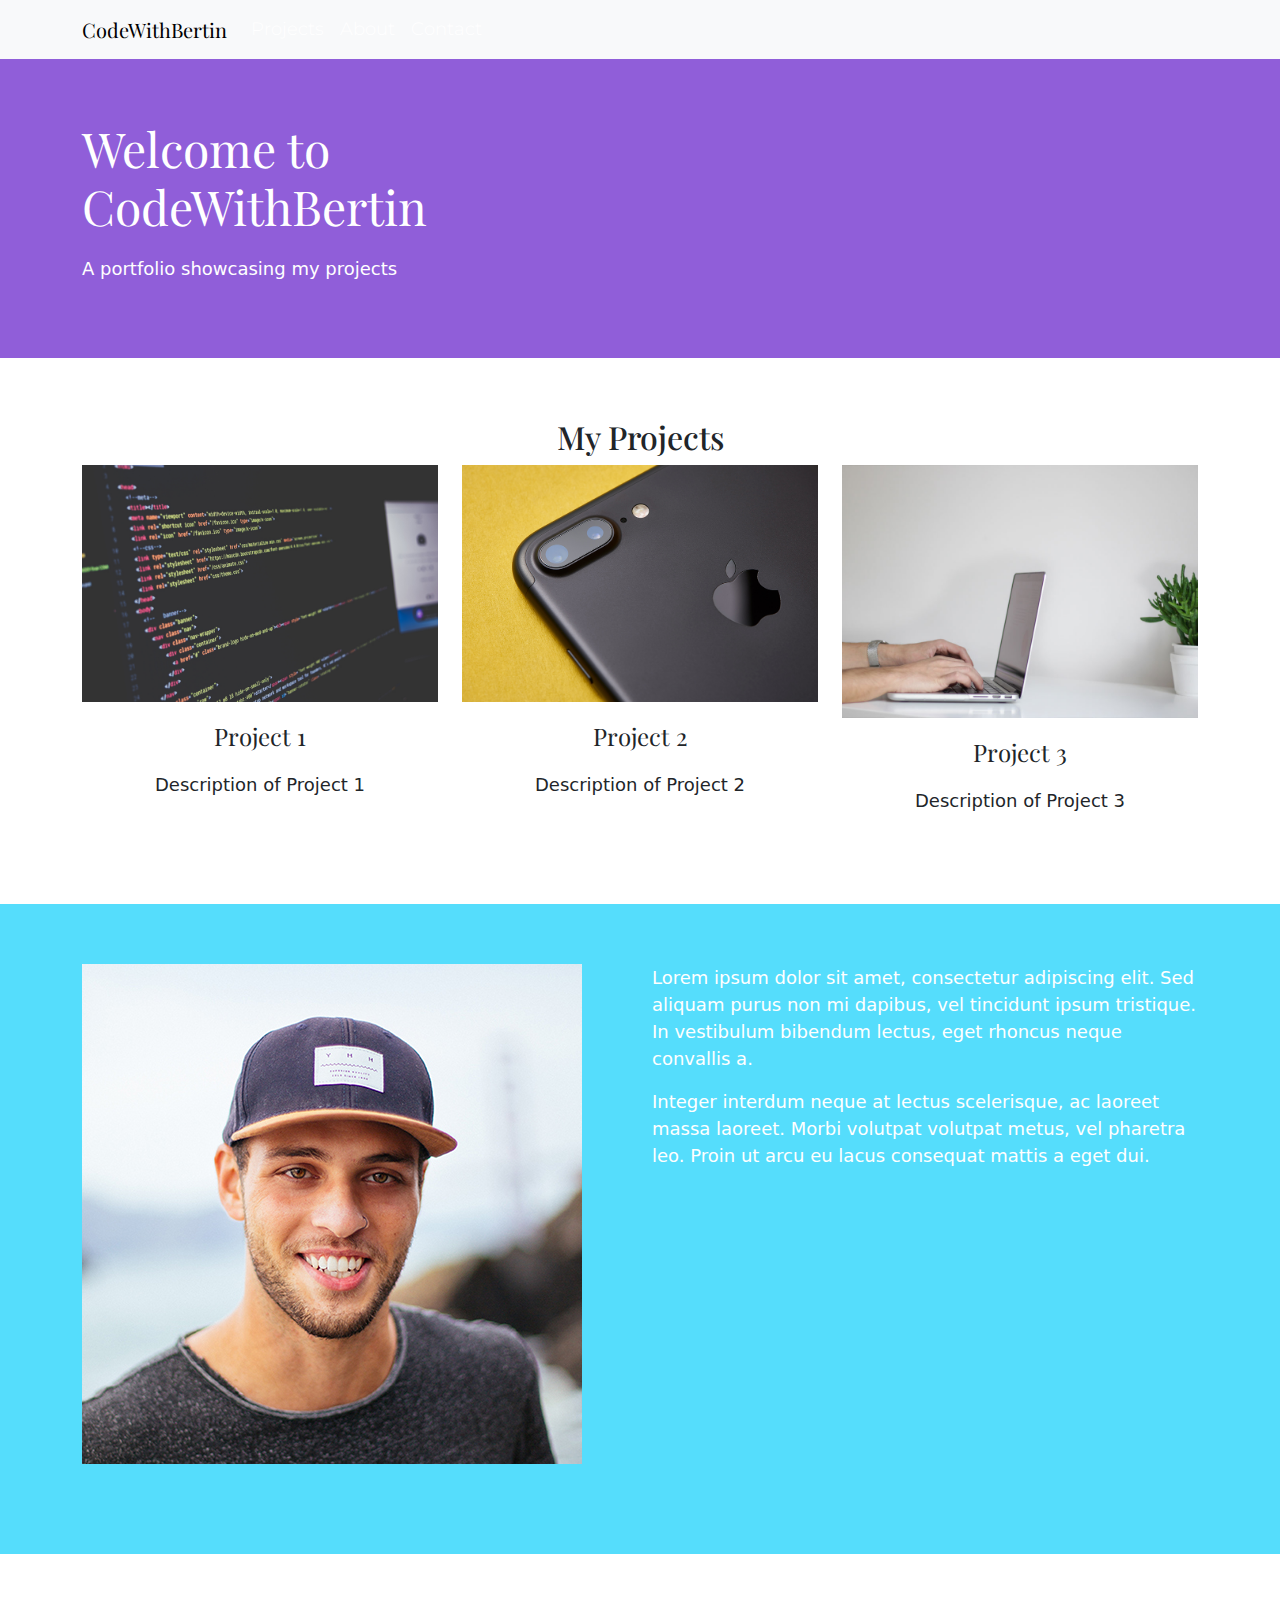
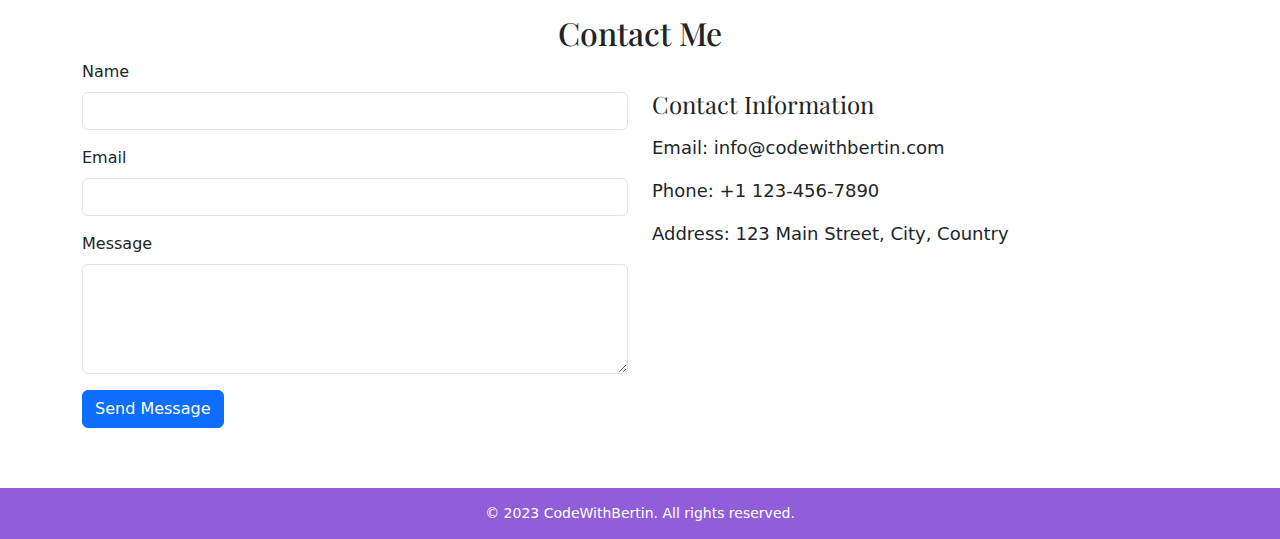
==== index.html @ 88284dd2 "update project" ====
<!DOCTYPE html>
<html lang="en">

<head>
  <meta charset="UTF-8">
  <meta name="viewport" content="width=device-width, initial-scale=1.0">
  <title>CodeWithBertin - Portfolio</title>
  
  <!-- Add the favicon link -->
  <link rel="icon" type="image/png" href="images/icon.png">
  
  <link rel="stylesheet" href="style.css">
  <!-- Include Bootstrap CSS -->
  <link rel="stylesheet" href="https://cdnjs.cloudflare.com/ajax/libs/bootstrap/5.0.0/css/bootstrap.min.css">
  <!-- Include Google Fonts -->
  <link rel="stylesheet" href="https://fonts.googleapis.com/css?family=Montserrat:300,400|Playfair+Display:400&display=swap">
</head>

<body>
  <header>
    <nav class="navbar navbar-expand-lg navbar-light bg-light">
      <div class="container">
        <a class="navbar-brand" href="#">CodeWithBertin</a>
        <button class="navbar-toggler" type="button" data-bs-toggle="collapse" data-bs-target="#navbarNav"
          aria-controls="navbarNav" aria-expanded="false" aria-label="Toggle navigation">
          <span class="navbar-toggler-icon"></span>
        </button>
        <div class="collapse navbar-collapse" id="navbarNav">
          <ul class="navbar-nav ml-auto">
            <li class="nav-item">
              <a class="nav-link" href="#projects">Projects</a>
            </li>
            <li class="nav-item">
              <a class="nav-link" href="#about">About</a>
            </li>
            <li class="nav-item">
              <a class="nav-link" href="#contact">Contact</a>
            </li>
          </ul>
        </div>
      </div>
    </nav>
  </header>

  <section id="hero">
    <div class="container">
      <div class="row">
        <div class="col-md-6">
          <h1>Welcome to CodeWithBertin</h1>
          <p>A portfolio showcasing my projects</p>
        </div>
        <div class="col-md-6">
          <!--<img src="images/logo.png" alt="Hero Image">-->
        </div>
      </div>
    </div>
  </section>

  <section id="projects">
    <div class="container">
      <h2>My Projects</h2>
      <div class="row">
        <div class="col-md-4">
          <div class="project-item">
            <img src="images/project1.jpg" alt="Project 1">
            <h3>Project 1</h3>
            <p>Description of Project 1</p>
          </div>
        </div>
        <div class="col-md-4">
          <div class="project-item">
            <img src="images/project2.jpg" alt="Project 2">
            <h3>Project 2</h3>
            <p>Description of Project 2</p>
          </div>
        </div>
        <div class="col-md-4">
          <div class="project-item">
            <img src="images/project3.jpg" alt="Project 3">
            <h3>Project 3</h3>
            <p>Description of Project 3</p>
          </div>
        </div>
      </div>
    </div>
  </section>

  <section id="about">
    <div class="container">
      <div class="row">
        <div class="col-md-6">
          <img src="images/about-me.jpg" alt="About Me Image">
        </div>
        <div class="col-md-6">
          <p>Lorem ipsum dolor sit amet, consectetur adipiscing elit. Sed aliquam purus non mi dapibus, vel tincidunt
            ipsum tristique. In vestibulum bibendum lectus, eget rhoncus neque convallis a.</p>
          <p>Integer interdum neque at lectus scelerisque, ac laoreet massa laoreet. Morbi volutpat volutpat metus, vel
            pharetra leo. Proin ut arcu eu lacus consequat mattis a eget dui.</p>
        </div>
      </div>
    </div>
  </section>

  <section id="contact">
    <div class="container">
      <h2>Contact Me</h2>
      <div class="row">
        <div class="col-md-6">
          <form>
            <div class="mb-3">
              <label for="name" class="form-label">Name</label>
              <input type="text" class="form-control" id="name">
            </div>
            <div class="mb-3">
              <label for="email" class="form-label">Email</label>
              <input type="email" class="form-control" id="email">
            </div>
            <div class="mb-3">
              <label for="message" class="form-label">Message</label>
              <textarea class="form-control" id="message" rows="4"></textarea>
            </div>
            <button type="submit" class="btn btn-primary">Send Message</button>
          </form>
        </div>
        <div class="col-md-6">
          <div class="contact-info">
            <h4>Contact Information</h4>
            <p>Email: info@codewithbertin.com</p>
            <p>Phone: +1 123-456-7890</p>
            <p>Address: 123 Main Street, City, Country</p>
          </div>
        </div>
      </div>
    </div>
  </section>

  <footer>
    <div class="container text-center">
      <p>&copy; 2023 CodeWithBertin. All rights reserved.</p>
    </div>
  </footer>

  <!-- Include Bootstrap JS -->
  <script src="https://cdnjs.cloudflare.com/ajax/libs/bootstrap/5.0.0/js/bootstrap.bundle.min.js"></script>
</body>

</html>
---- style.css ----
/* Add your custom styles here */

/* Global Styles */

body {
  font-family: 'Montserrat', sans-serif;
  margin: 0;
  padding: 0;
  color: #FFFFFF;
  background-color: #FFFFFF;
}

.container {
  max-width: 960px;
  margin: 0 auto;
  padding: 0 15px;
}

section {
  padding: 60px 0;
}

h2 {
  text-align: center;
  margin-bottom: 30px;
  font-family: 'Playfair Display', serif;
  font-weight: 400;
  font-size: 36px;
}

p {
  font-size: 18px;
  line-height: 1.5;
}

/* Navbar */

.navbar {
  background-color: #55DDFC;
  border-bottom: 1px solid #905ED9;
  padding: 10px 0;
}

.navbar-brand {
  font-family: 'Playfair Display', serif;
  font-weight: 400;
  font-size: 24px;
  color: #FFFFFF;
}

.navbar-toggler {
  border: none;
  outline: none;
}

.navbar-toggler-icon {
  background-color: #FFFFFF;
}

.navbar-nav .nav-link {
  font-family: 'Montserrat', sans-serif;
  font-weight: 300;
  font-size: 18px;
  color: #FFFFFF;
  transition: color 0.3s ease;
}

.navbar-nav .nav-link:hover {
  color: #EF4430;
}

/* Hero Section */

#hero {
  background-color: #905ED9;
  color: #FFFFFF;
}

#hero h1 {
  font-family: 'Playfair Display', serif;
  font-weight: 400;
  font-size: 48px;
  margin-bottom: 20px;
}

/* Projects Section */

#projects {
  background-color: #FFFFFF;
}

.project-item {
  text-align: center;
  margin-bottom: 30px;
}

.project-item img {
  max-width: 100%;
}

.project-item h3 {
  font-family: 'Playfair Display', serif;
  font-weight: 400;
  font-size: 24px;
  margin: 20px 0;
}

.project-item p {
  font-size: 18px;
}

/* About Section */

#about {
  background-color: #55DDFC;
  color: #FFFFFF;
}

#about img {
  max-width: 100%;
  margin-bottom: 30px;
}

/* Contact Section */

#contact {
  background-color: #FFFFFF;
}

.contact-info {
  margin-top: 30px;
}

.contact-info h4 {
  font-family: 'Playfair Display', serif;
  font-weight: 400;
  font-size: 24px;
  margin-bottom: 15px;
}

/* Footer */

footer {
  background-color: #905ED9;
  padding: 15px 0;
}

footer p {
  font-size: 14px;
  margin: 0;
  color: #FFFFFF;
}
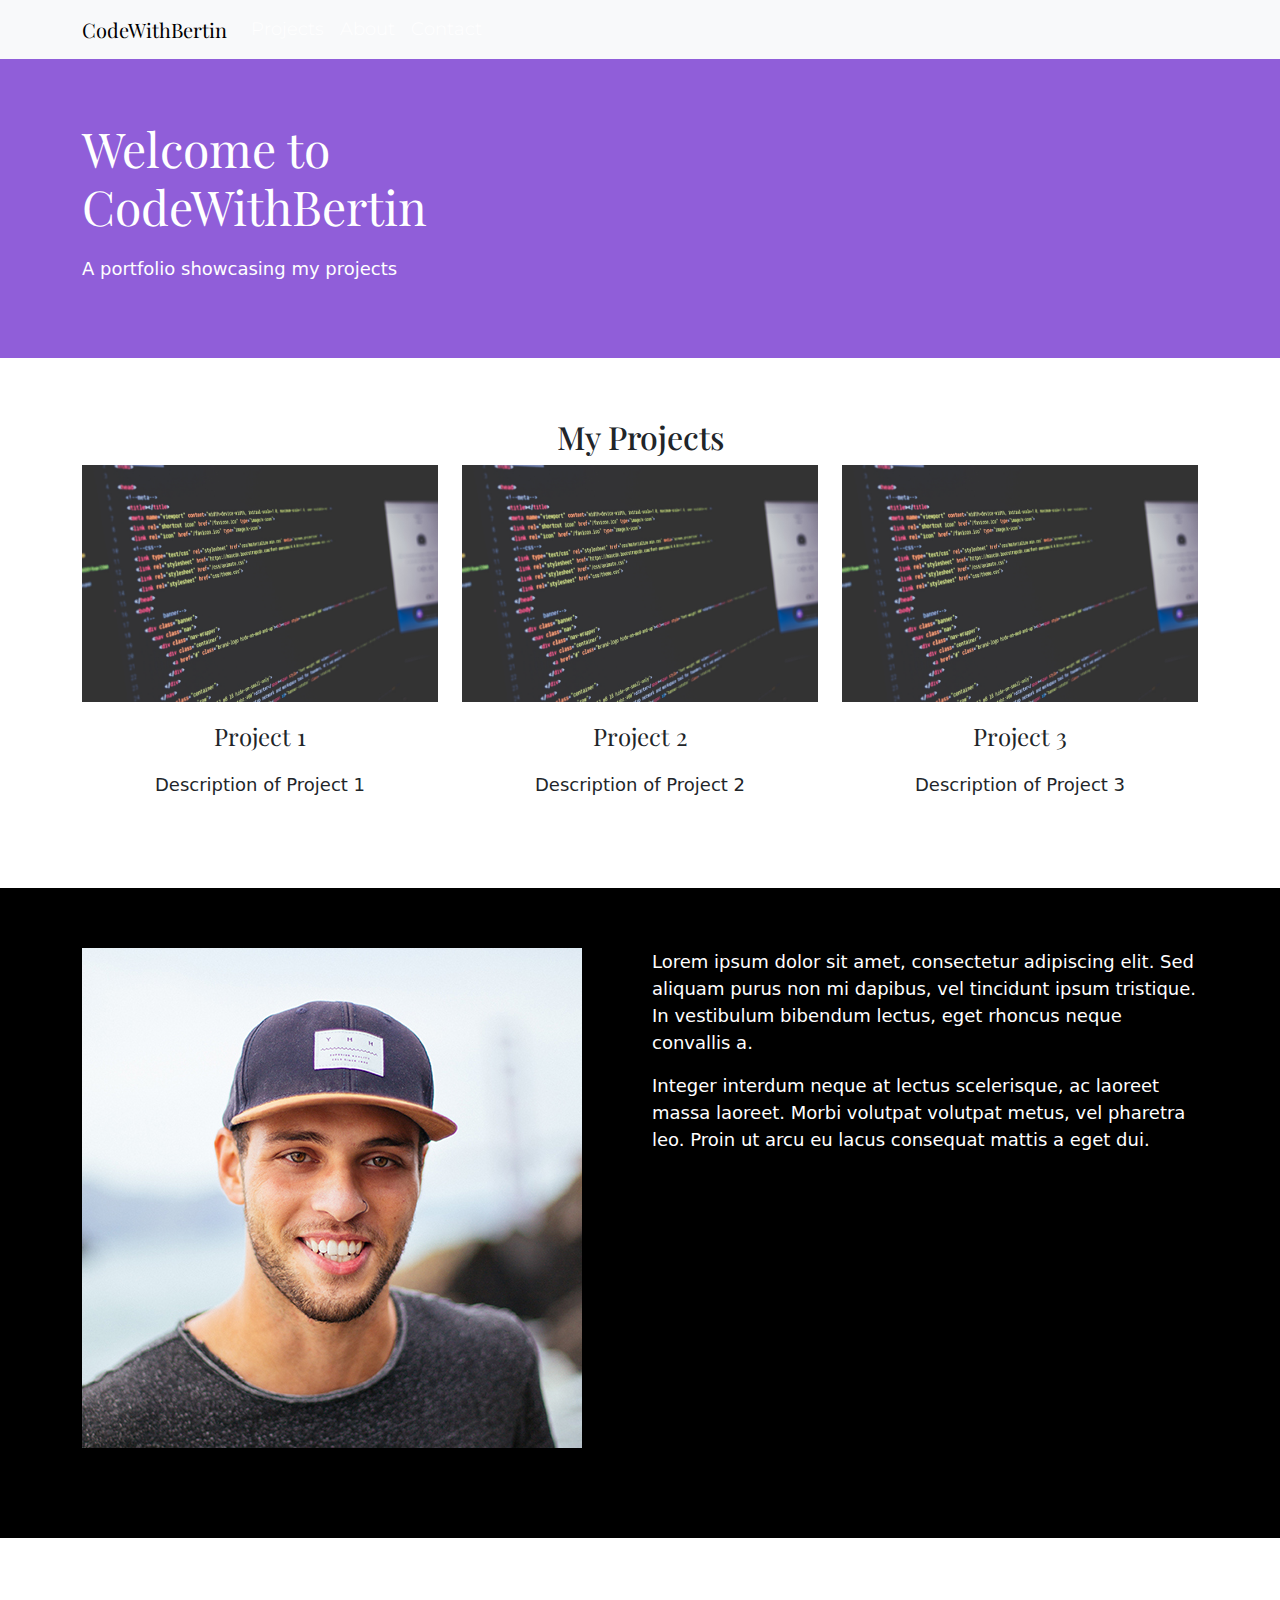
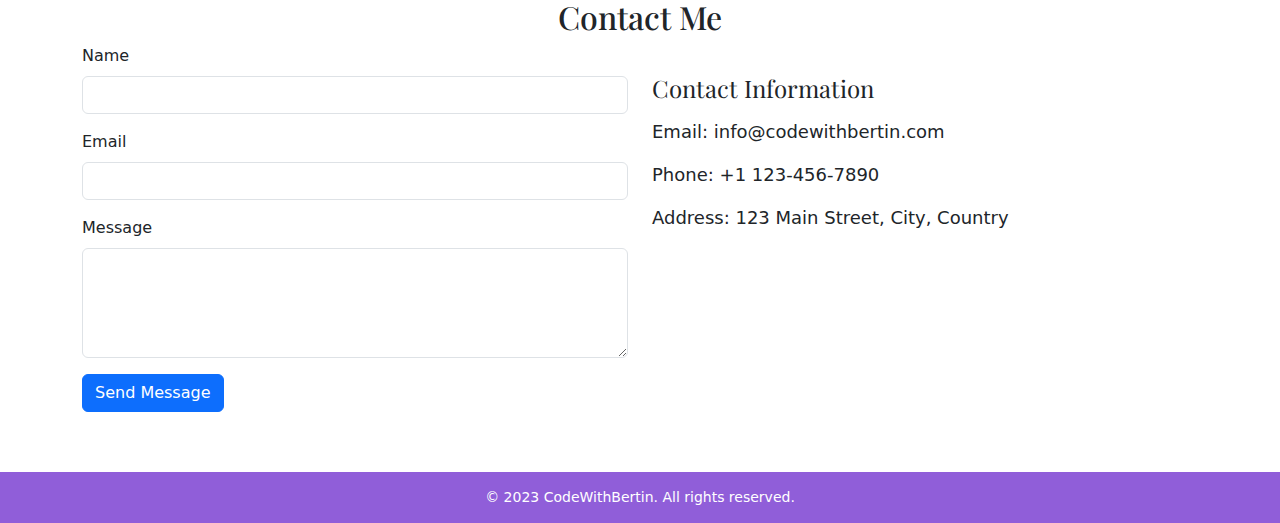
==== commit b92601d9: "changes" ====
--- a/index.html
+++ b/index.html
@@ -69,14 +69,14 @@
         </div>
         <div class="col-md-4">
           <div class="project-item">
-            <img src="images/project2.jpg" alt="Project 2">
+            <img src="images/project1.jpg" alt="Project 2">
             <h3>Project 2</h3>
             <p>Description of Project 2</p>
           </div>
         </div>
         <div class="col-md-4">
           <div class="project-item">
-            <img src="images/project3.jpg" alt="Project 3">
+            <img src="images/project1.jpg" alt="Project 3">
             <h3>Project 3</h3>
             <p>Description of Project 3</p>
           </div>
--- a/style.css
+++ b/style.css
@@ -112,7 +112,7 @@
 /* About Section */
 
 #about {
-  background-color: #55DDFC;
+  background-color: black;
   color: #FFFFFF;
 }
 
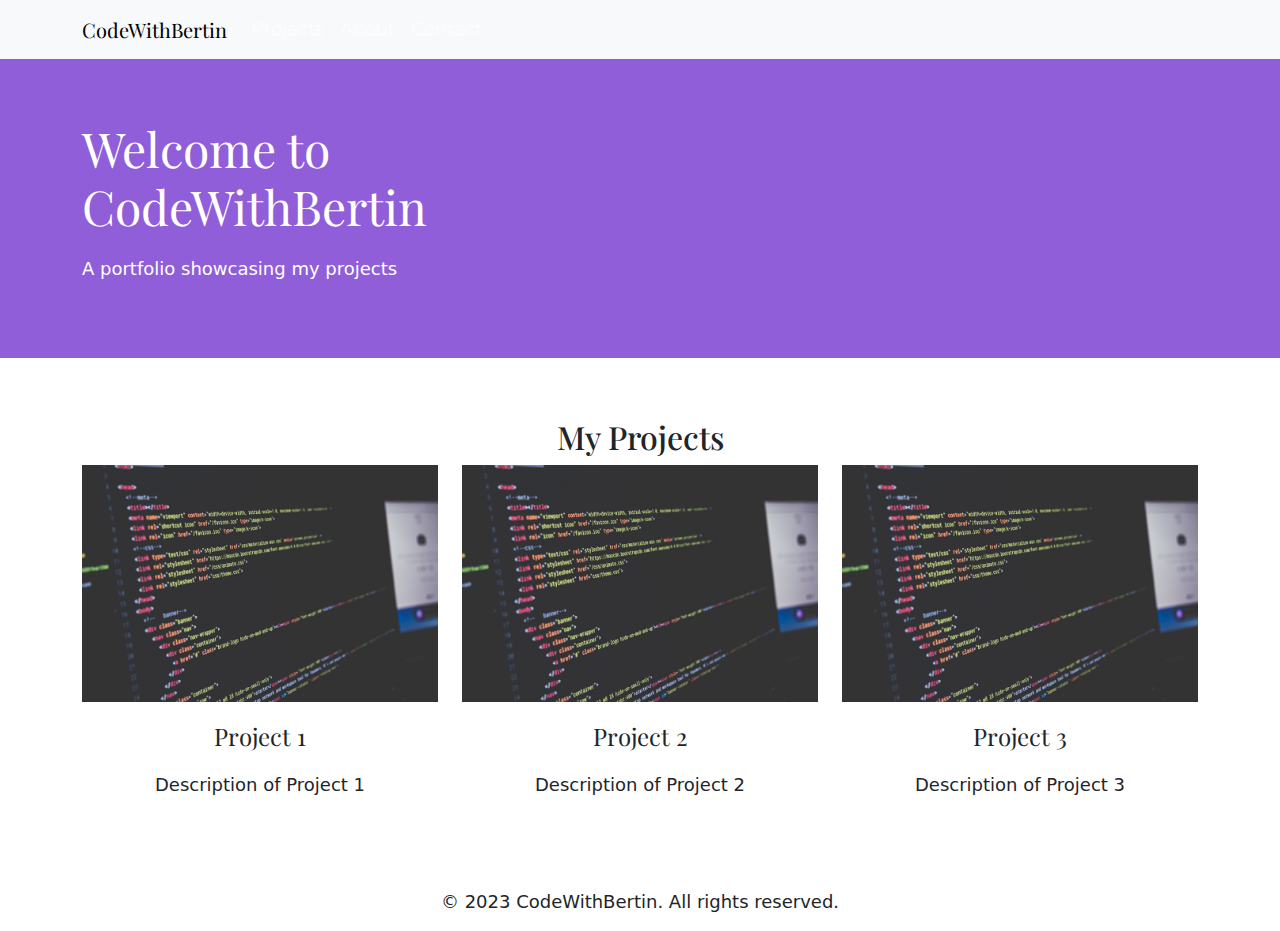
==== commit ab5dd396: "update" ====
--- a/index.html
+++ b/index.html
@@ -62,21 +62,36 @@
       <div class="row">
         <div class="col-md-4">
           <div class="project-item">
-            <img src="images/project1.jpg" alt="Project 1">
+            <div class="project-image">
+              <img src="images/project1.jpg" alt="Project 1">
+              <div class="overlay">
+                <a href="#" class="project-link">Check Out</a>
+              </div>
+            </div>
             <h3>Project 1</h3>
             <p>Description of Project 1</p>
           </div>
         </div>
         <div class="col-md-4">
           <div class="project-item">
-            <img src="images/project1.jpg" alt="Project 2">
+            <div class="project-image">
+              <img src="images/project1.jpg" alt="Project 2">
+              <div class="overlay">
+                <a href="#" class="project-link">Check Out</a>
+              </div>
+            </div>
             <h3>Project 2</h3>
             <p>Description of Project 2</p>
           </div>
         </div>
         <div class="col-md-4">
           <div class="project-item">
-            <img src="images/project1.jpg" alt="Project 3">
+            <div class="project-image">
+              <img src="images/project1.jpg" alt="Project 3">
+              <div class="overlay">
+                <a href="#" class="project-link">Check Out</a>
+              </div>
+            </div>
             <h3>Project 3</h3>
             <p>Description of Project 3</p>
           </div>
@@ -84,55 +99,7 @@
       </div>
     </div>
   </section>
-
-  <section id="about">
-    <div class="container">
-      <div class="row">
-        <div class="col-md-6">
-          <img src="images/about-me.jpg" alt="About Me Image">
-        </div>
-        <div class="col-md-6">
-          <p>Lorem ipsum dolor sit amet, consectetur adipiscing elit. Sed aliquam purus non mi dapibus, vel tincidunt
-            ipsum tristique. In vestibulum bibendum lectus, eget rhoncus neque convallis a.</p>
-          <p>Integer interdum neque at lectus scelerisque, ac laoreet massa laoreet. Morbi volutpat volutpat metus, vel
-            pharetra leo. Proin ut arcu eu lacus consequat mattis a eget dui.</p>
-        </div>
-      </div>
-    </div>
-  </section>
-
-  <section id="contact">
-    <div class="container">
-      <h2>Contact Me</h2>
-      <div class="row">
-        <div class="col-md-6">
-          <form>
-            <div class="mb-3">
-              <label for="name" class="form-label">Name</label>
-              <input type="text" class="form-control" id="name">
-            </div>
-            <div class="mb-3">
-              <label for="email" class="form-label">Email</label>
-              <input type="email" class="form-control" id="email">
-            </div>
-            <div class="mb-3">
-              <label for="message" class="form-label">Message</label>
-              <textarea class="form-control" id="message" rows="4"></textarea>
-            </div>
-            <button type="submit" class="btn btn-primary">Send Message</button>
-          </form>
-        </div>
-        <div class="col-md-6">
-          <div class="contact-info">
-            <h4>Contact Information</h4>
-            <p>Email: info@codewithbertin.com</p>
-            <p>Phone: +1 123-456-7890</p>
-            <p>Address: 123 Main Street, City, Country</p>
-          </div>
-        </div>
-      </div>
-    </div>
-  </section>
+  
 
   <footer>
     <div class="container text-center">
--- a/style.css
+++ b/style.css
@@ -83,7 +83,7 @@
   margin-bottom: 20px;
 }
 
-/* Projects Section */
+/* Project Section */
 
 #projects {
   background-color: #FFFFFF;
@@ -96,6 +96,11 @@
 
 .project-item img {
   max-width: 100%;
+  transition: transform 0.3s ease;
+}
+
+.project-item:hover img {
+  transform: scale(1.1);
 }
 
 .project-item h3 {
@@ -108,6 +113,36 @@
 .project-item p {
   font-size: 18px;
 }
+
+.project-image {
+  position: relative;
+  overflow: hidden;
+}
+
+.project-image .overlay {
+  position: absolute;
+  top: 0;
+  left: 0;
+  width: 100%;
+  height: 100%;
+  background-color: rgba(0, 0, 0, 0.6);
+  opacity: 0;
+  transition: opacity 0.3s ease;
+  display: flex;
+  align-items: center;
+  justify-content: center;
+}
+
+.project-item:hover .overlay {
+  opacity: 1;
+}
+
+.project-link {
+  color: #FFFFFF;
+  font-size: 18px;
+  text-decoration: none;
+  padding: 10px 20
+
 
 /* About Section */
 
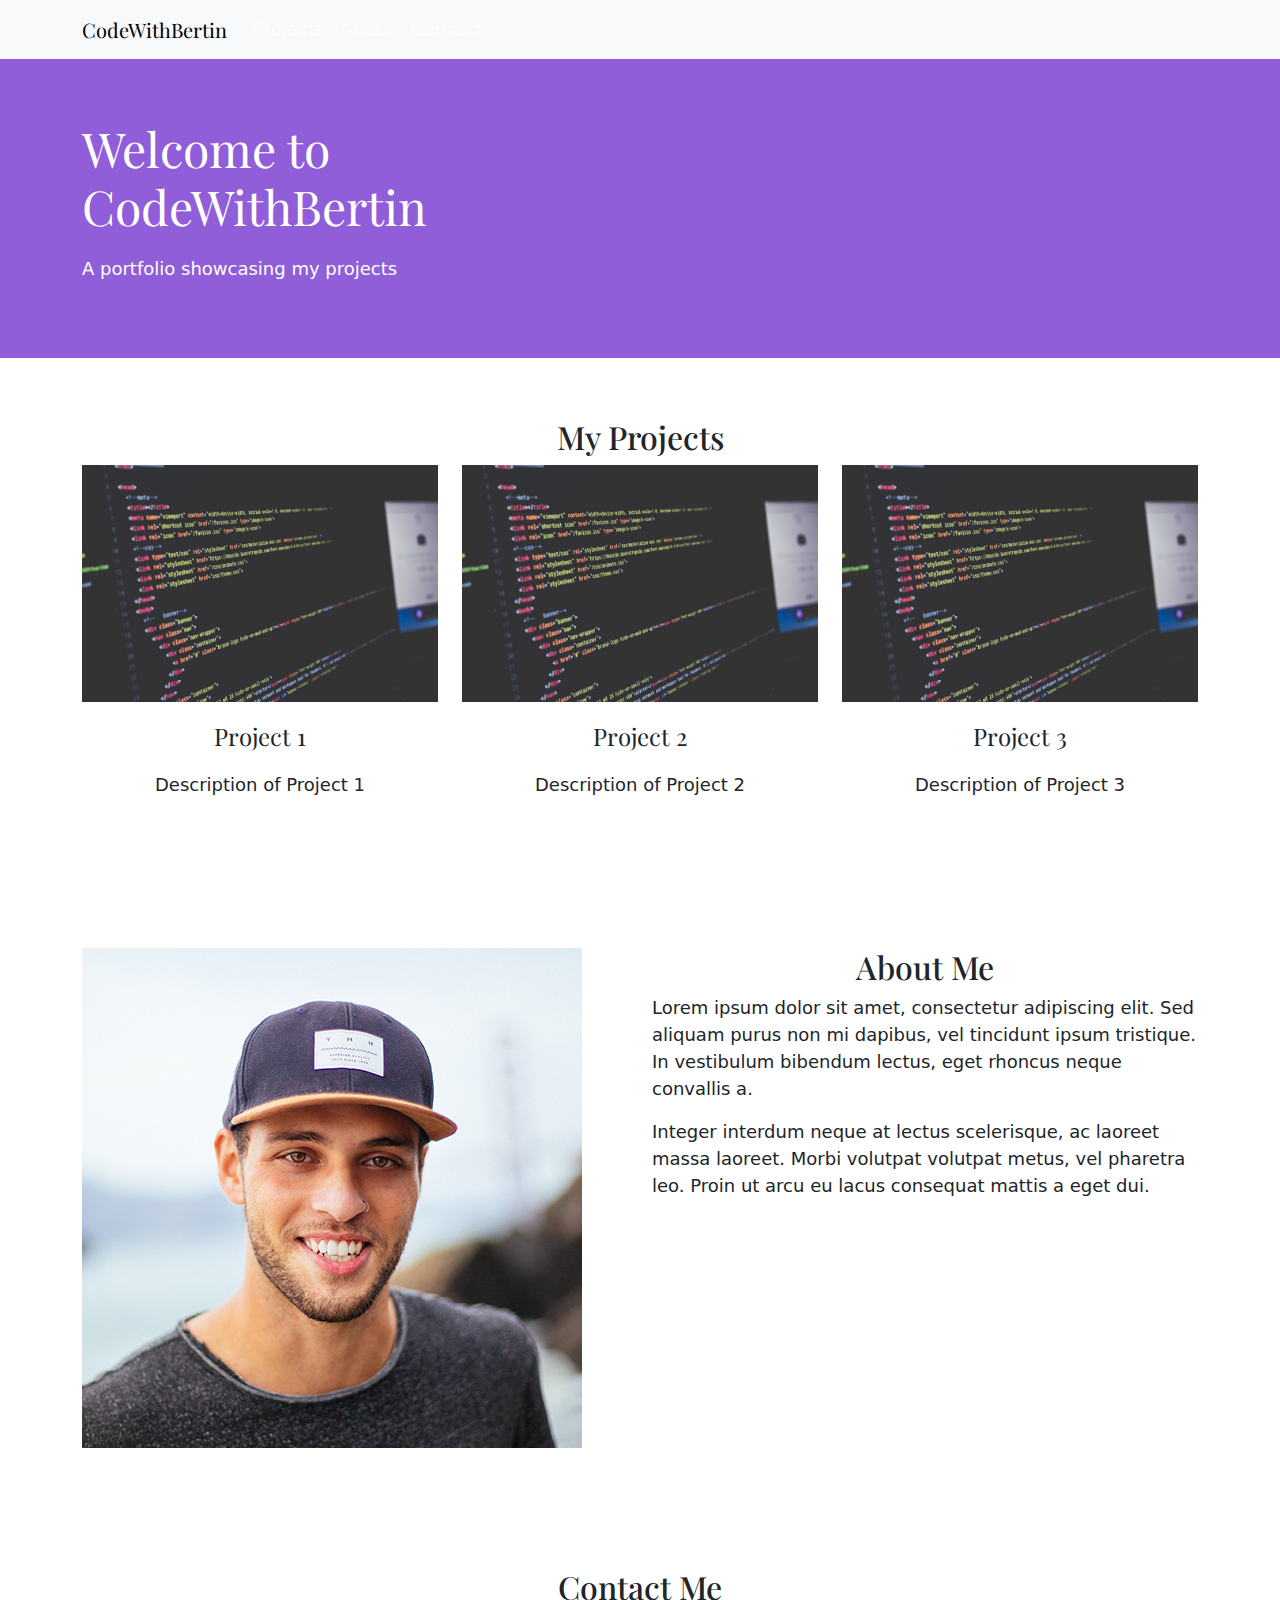
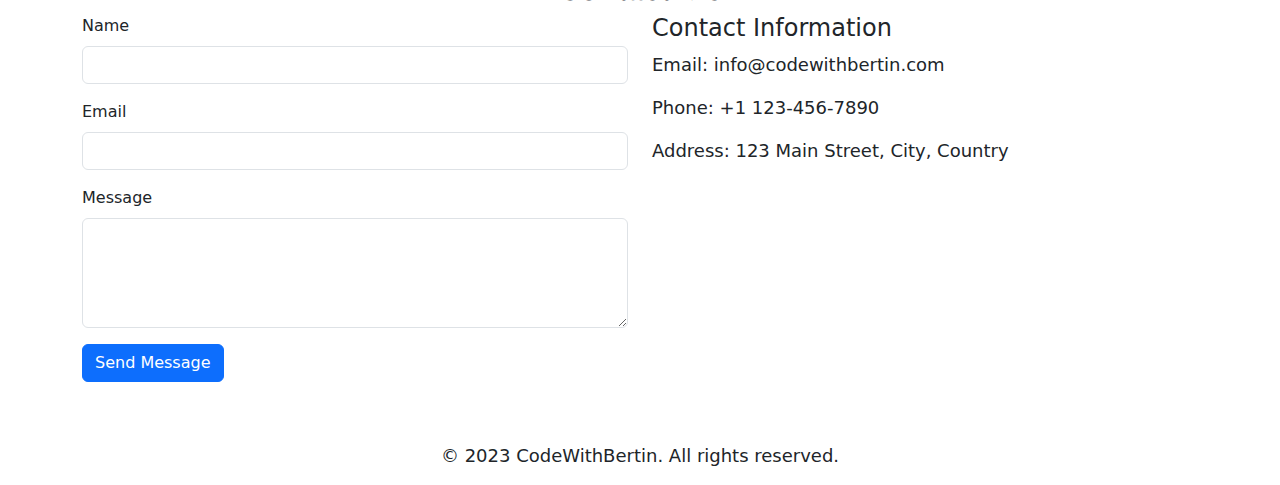
==== commit fe7f91c9: "update" ====
--- a/index.html
+++ b/index.html
@@ -99,6 +99,57 @@
       </div>
     </div>
   </section>
+
+  <section id="about">
+    <div class="container">
+      <div class="row">
+        <div class="col-md-6">
+          <img src="images/about-me.jpg" alt="About Me Image">
+        </div>
+        <div class="col-md-6">
+          <h2>About Me</h2>
+          <p>Lorem ipsum dolor sit amet, consectetur adipiscing elit. Sed aliquam purus non mi dapibus, vel tincidunt
+            ipsum tristique. In vestibulum bibendum lectus, eget rhoncus neque convallis a.</p>
+          <p>Integer interdum neque at lectus scelerisque, ac laoreet massa laoreet. Morbi volutpat volutpat metus, vel
+            pharetra leo. Proin ut arcu eu lacus consequat mattis a eget dui.</p>
+        </div>
+      </div>
+    </div>
+  </section>
+  
+  
+  <section id="contact">
+    <div class="container">
+      <h2>Contact Me</h2>
+      <div class="row">
+        <div class="col-md-6">
+          <form action="#" method="POST">
+            <div class="mb-3">
+              <label for="name" class="form-label">Name</label>
+              <input type="text" class="form-control" id="name" name="name" required>
+            </div>
+            <div class="mb-3">
+              <label for="email" class="form-label">Email</label>
+              <input type="email" class="form-control" id="email" name="email" required>
+            </div>
+            <div class="mb-3">
+              <label for="message" class="form-label">Message</label>
+              <textarea class="form-control" id="message" name="message" rows="4" required></textarea>
+            </div>
+            <button type="submit" class="btn btn-primary">Send Message</button>
+          </form>
+        </div>
+        <div class="col-md-6">
+          <div class="contact-info">
+            <h4>Contact Information</h4>
+            <p>Email: info@codewithbertin.com</p>
+            <p>Phone: +1 123-456-7890</p>
+            <p>Address: 123 Main Street, City, Country</p>
+          </div>
+        </div>
+      </div>
+    </div>
+  </section>
   
 
   <footer>
--- a/style.css
+++ b/style.css
@@ -146,6 +146,8 @@
 
 /* About Section */
 
+/* About Section */
+
 #about {
   background-color: black;
   color: #FFFFFF;
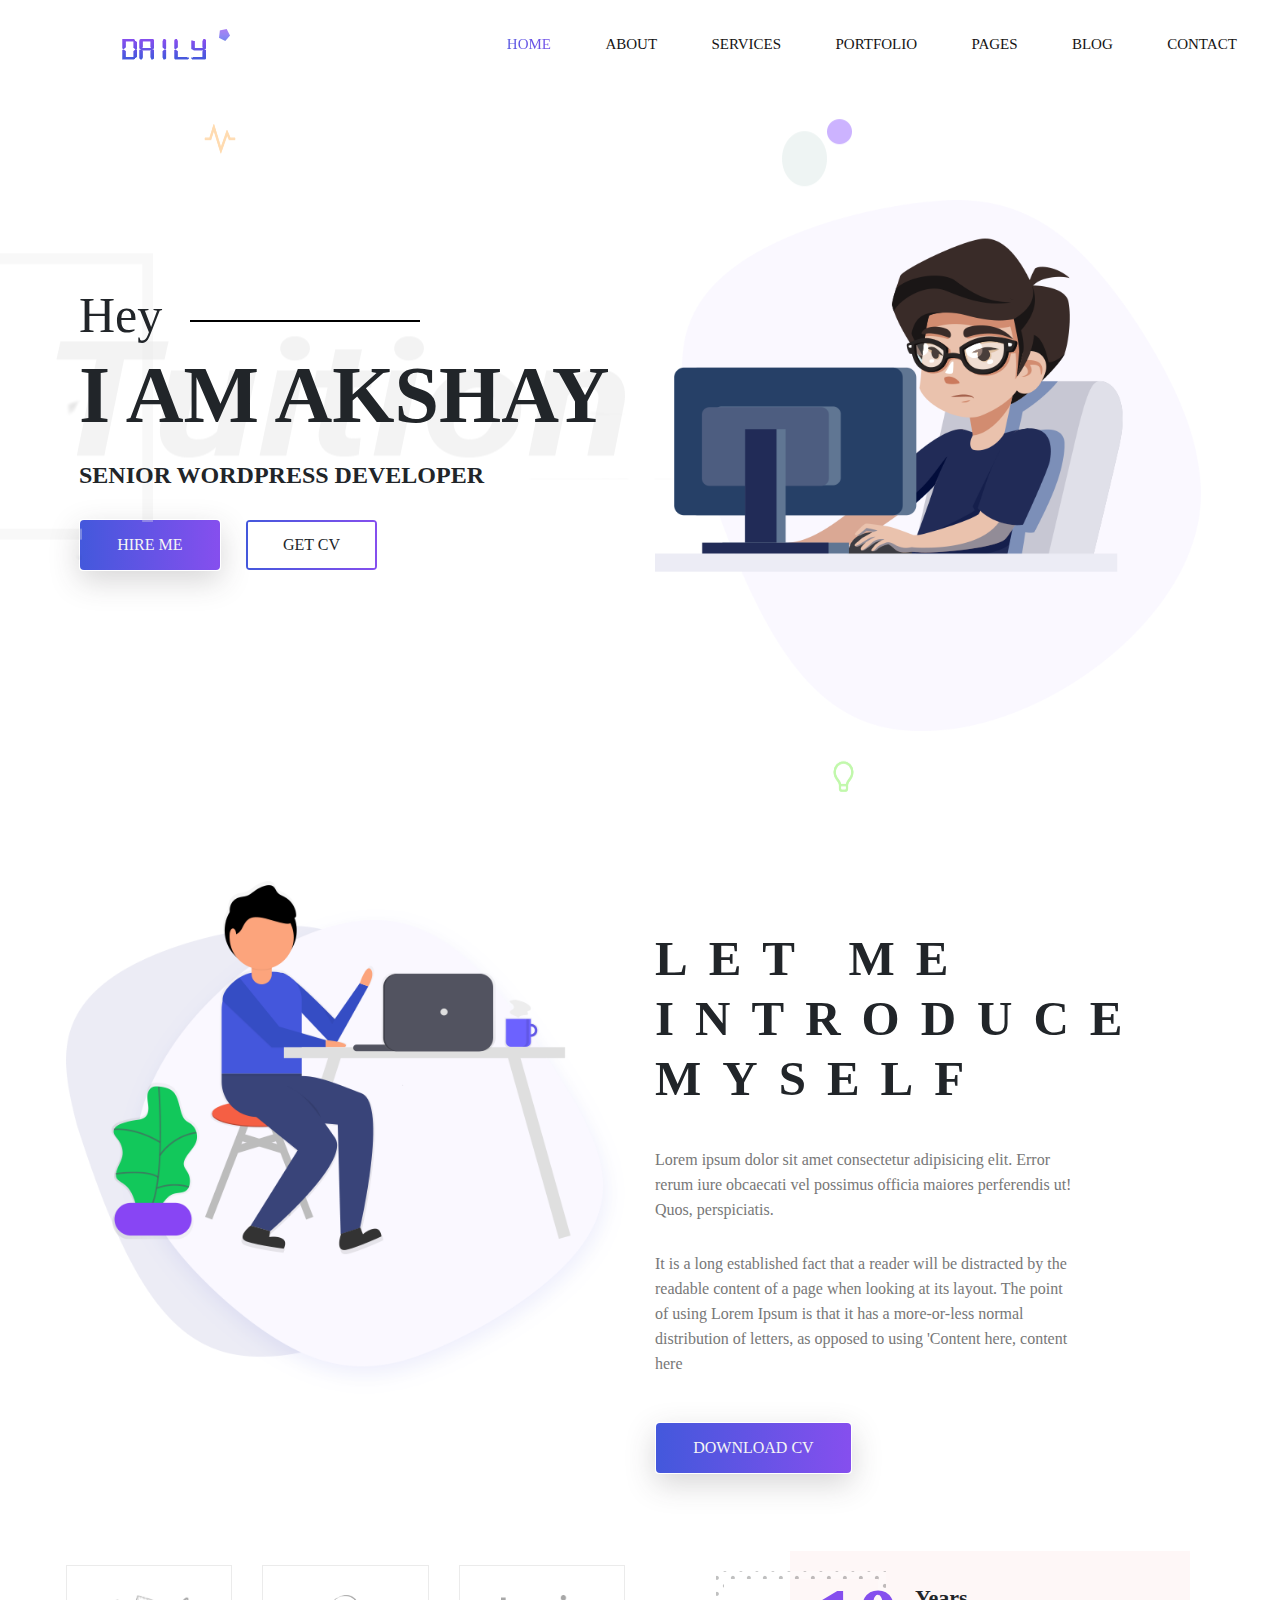
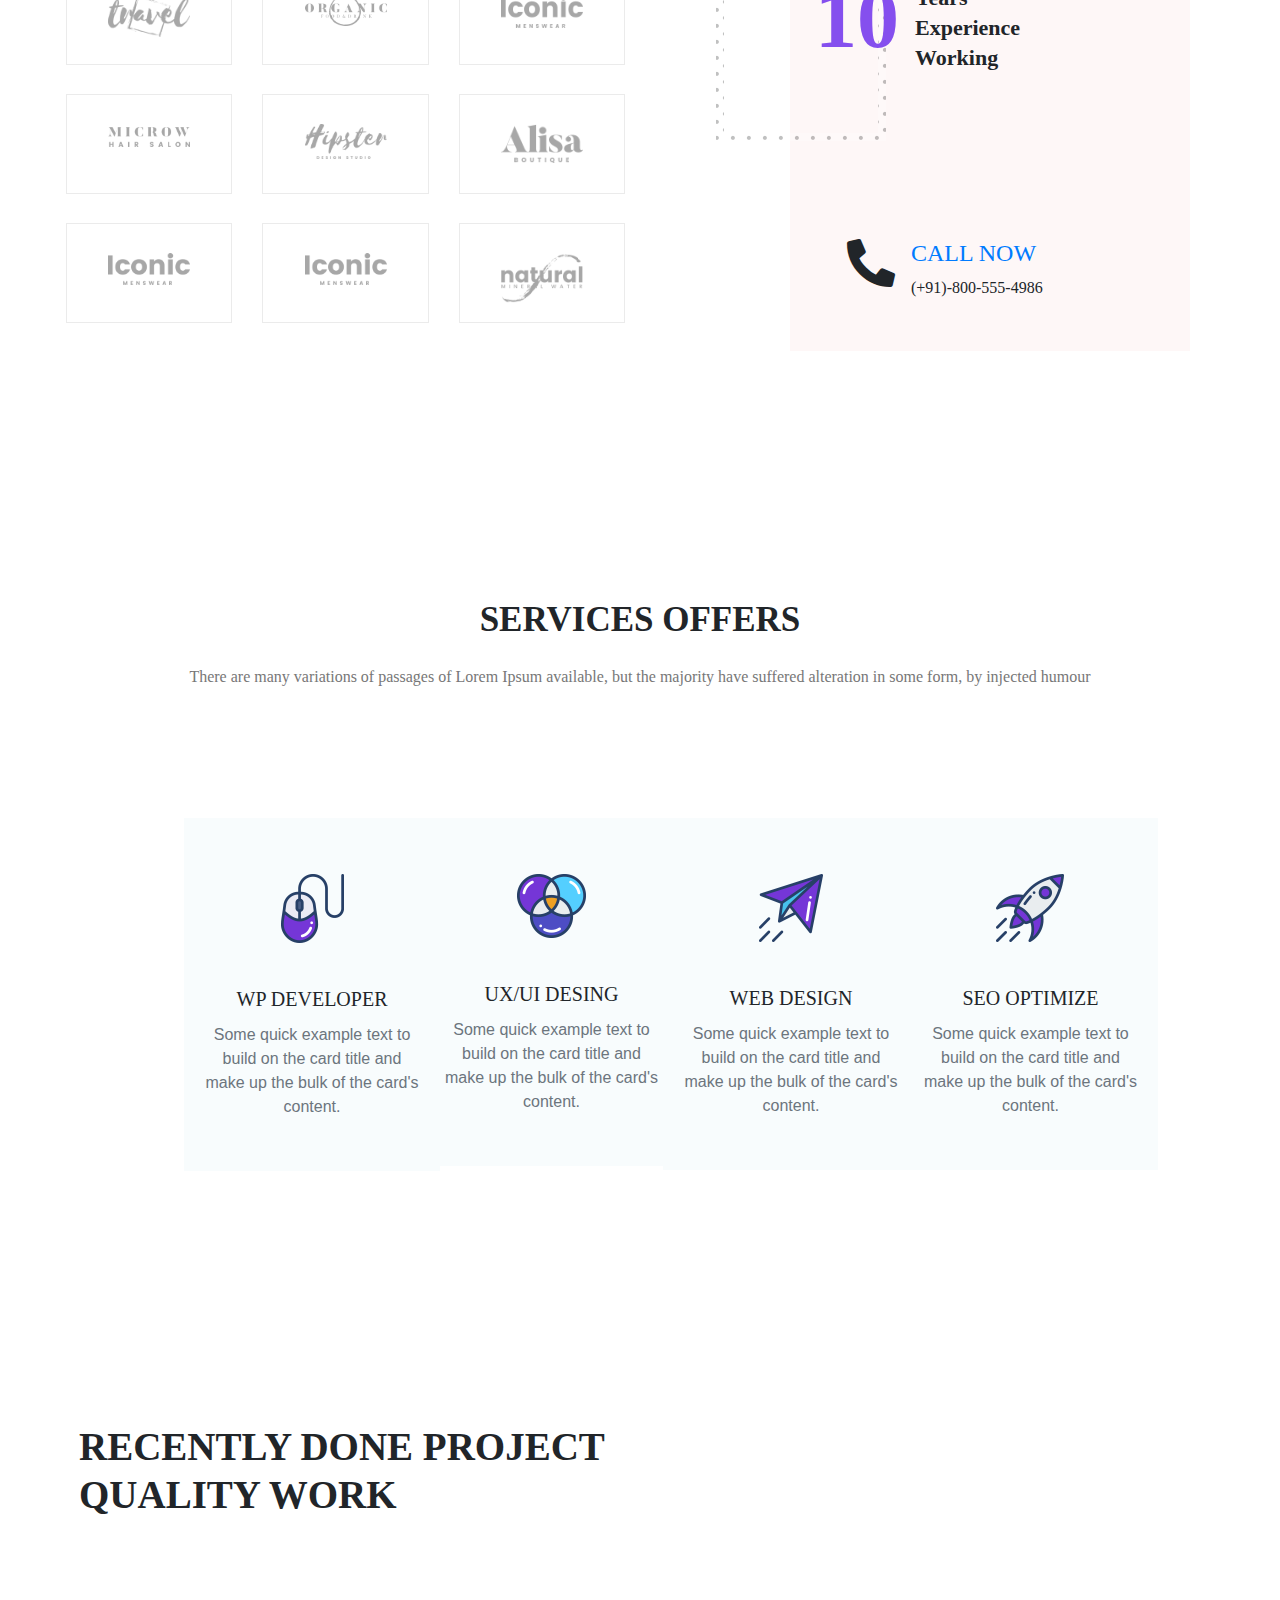
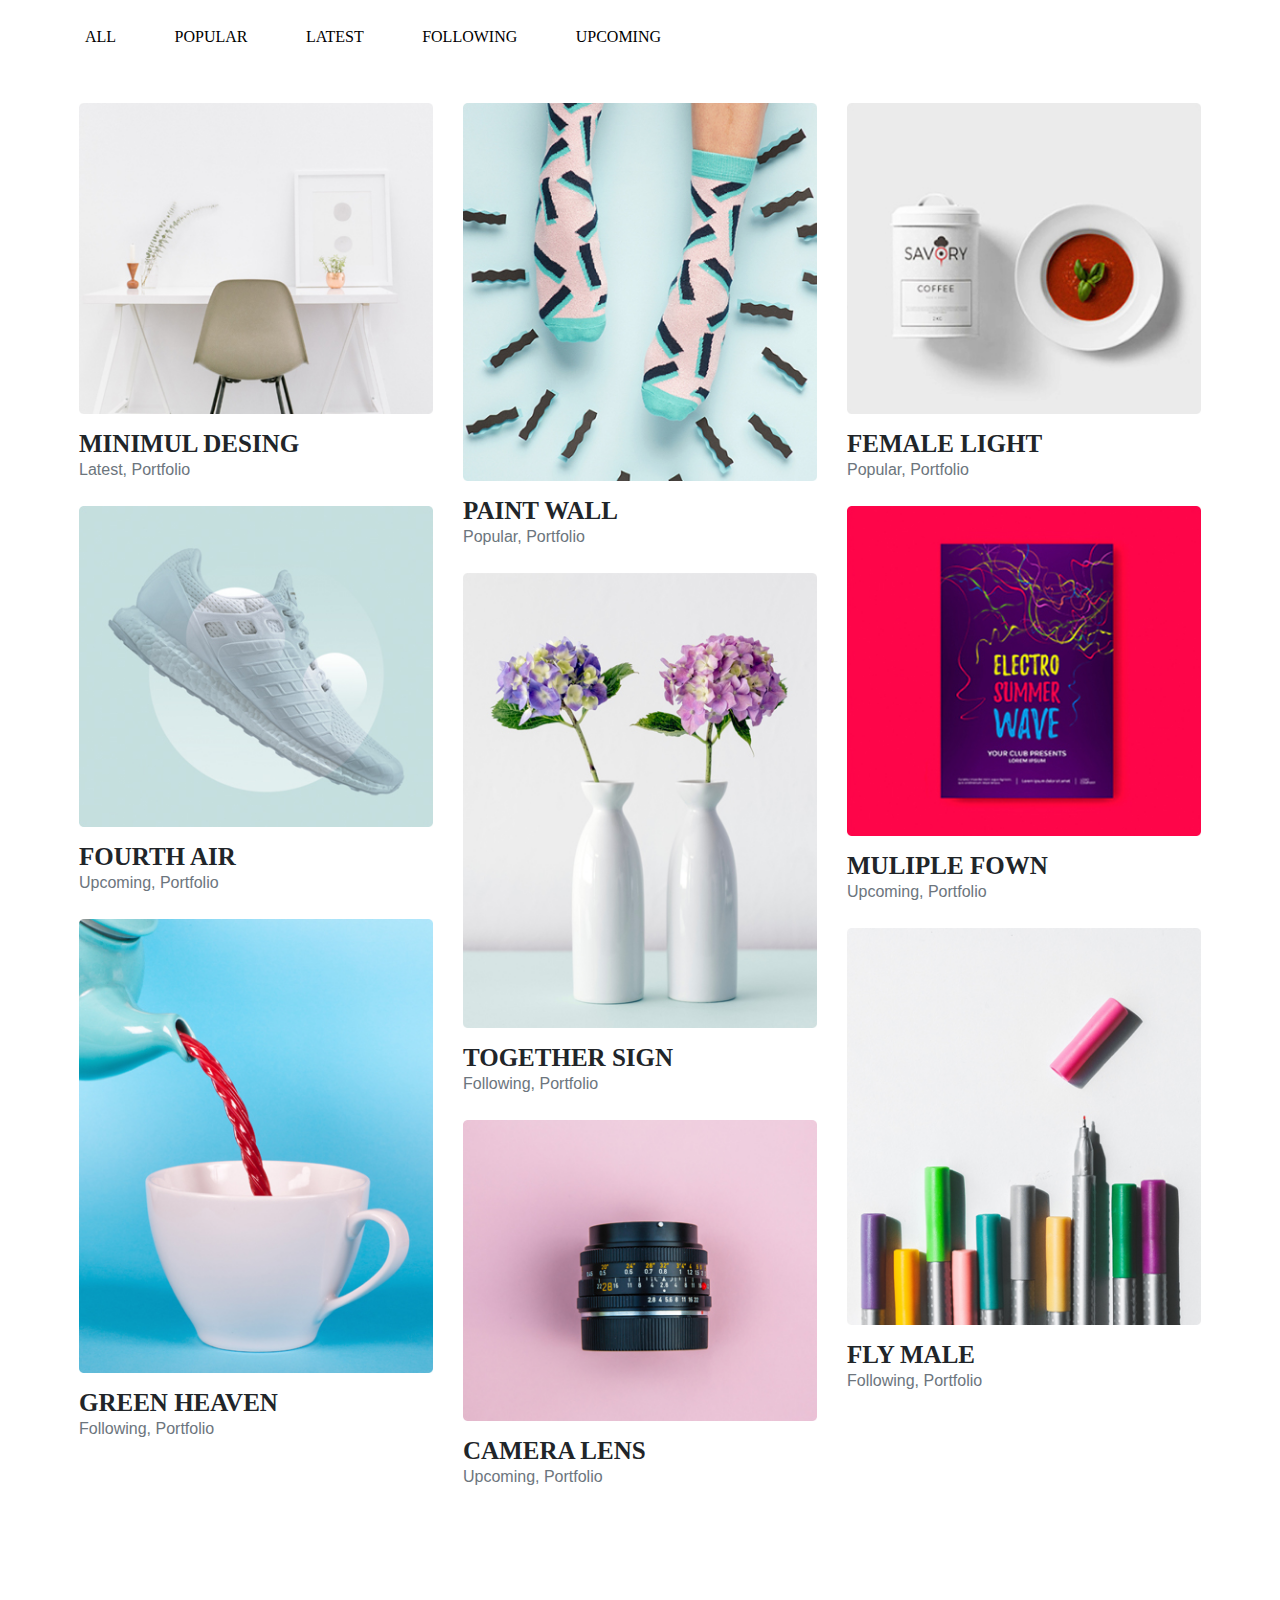
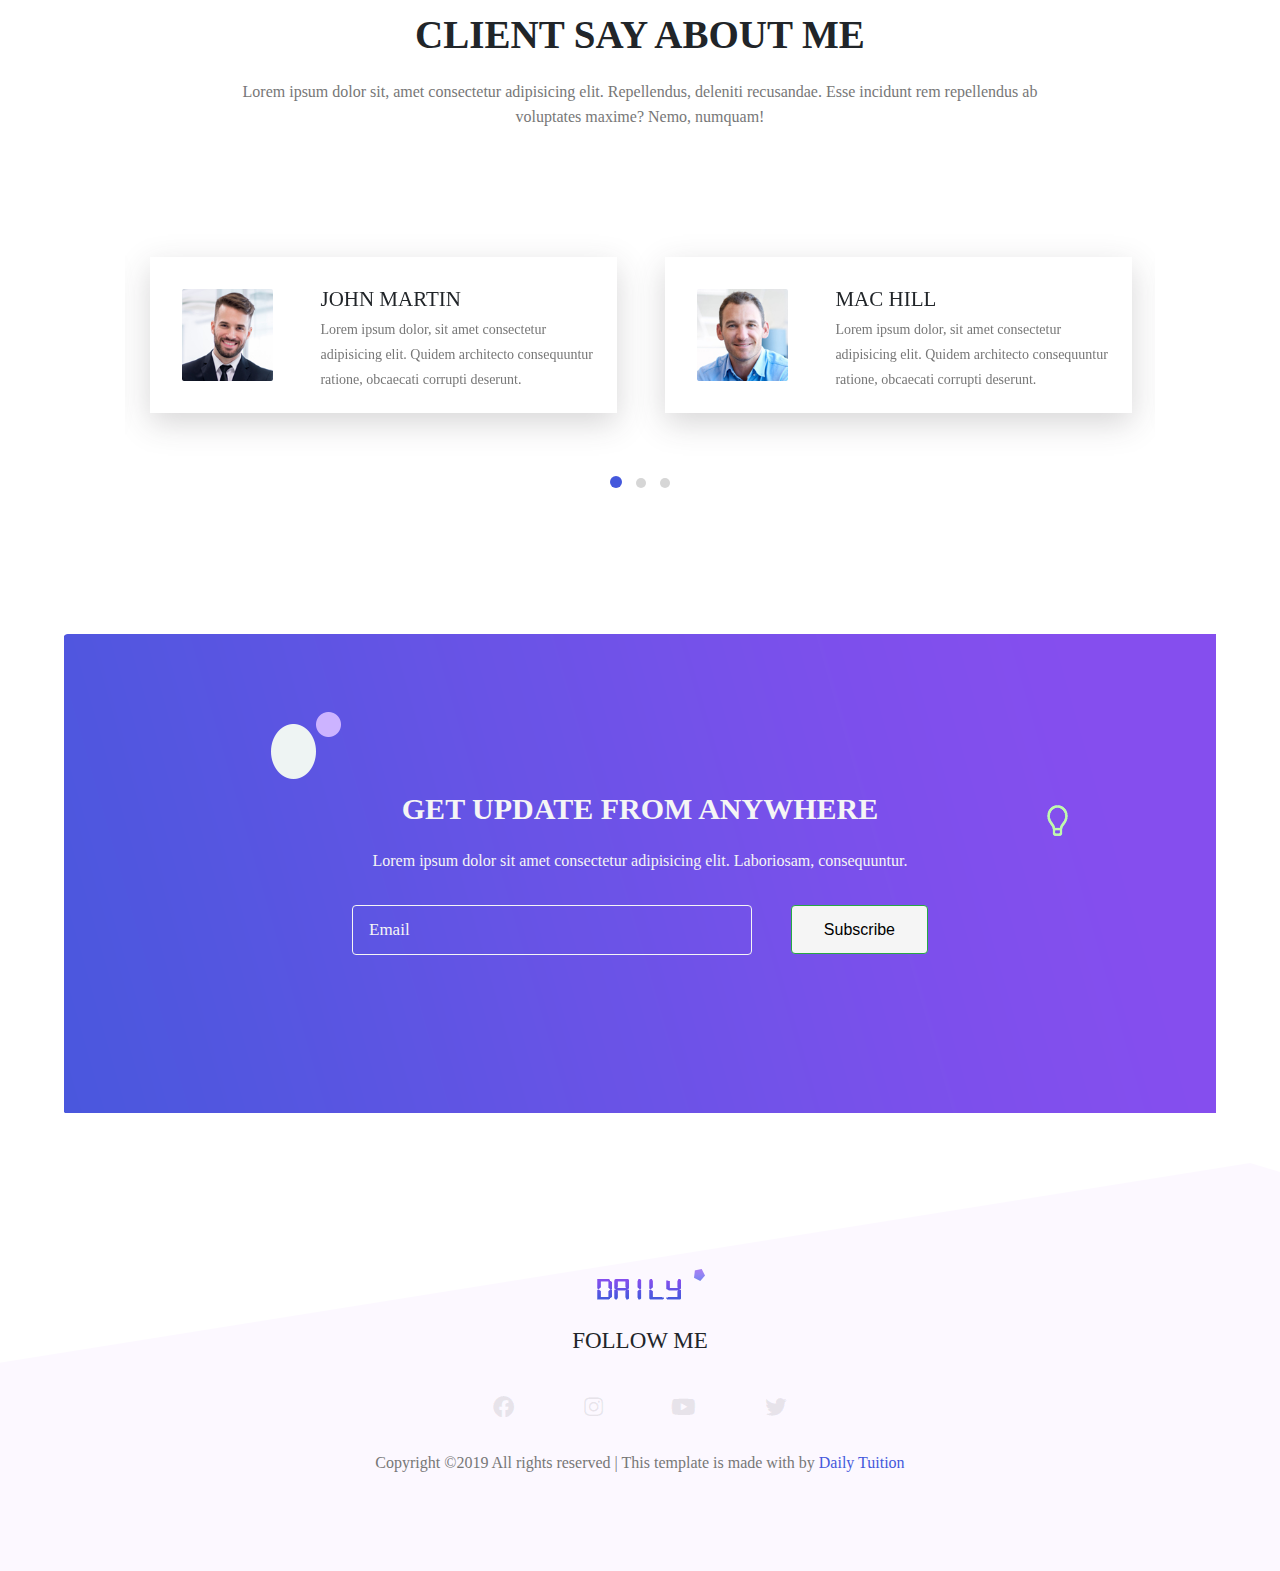
==== commit 0eb1c310: "update" ====
--- a/index.html
+++ b/index.html
@@ -2,164 +2,610 @@
 <html lang="en">
 
 <head>
-  <meta charset="UTF-8">
-  <meta name="viewport" content="width=device-width, initial-scale=1.0">
-  <title>CodeWithBertin - Portfolio</title>
-  
-  <!-- Add the favicon link -->
-  <link rel="icon" type="image/png" href="images/icon.png">
-  
-  <link rel="stylesheet" href="style.css">
-  <!-- Include Bootstrap CSS -->
-  <link rel="stylesheet" href="https://cdnjs.cloudflare.com/ajax/libs/bootstrap/5.0.0/css/bootstrap.min.css">
-  <!-- Include Google Fonts -->
-  <link rel="stylesheet" href="https://fonts.googleapis.com/css?family=Montserrat:300,400|Playfair+Display:400&display=swap">
+    <meta charset="UTF-8">
+    <meta name="viewport" content="width=device-width, initial-scale=1.0">
+    <meta http-equiv="X-UA-Compatible" content="ie=edge">
+    <title>Daily Tuition</title>
+
+
+    <!--  Bootstrap css file  -->
+    <link rel="stylesheet" href="./css/bootstrap.min.css">
+
+    <!--  font awesome icons  -->
+    <link rel="stylesheet" href="./css/all.min.css">
+
+
+    <!--  Magnific Popup css file  -->
+    <link rel="stylesheet" href="./vendor/Magnific-Popup/dist/magnific-popup.css">
+
+
+    <!--  Owl-carousel css file  -->
+    <link rel="stylesheet" href="./vendor/owl-carousel/css/owl.carousel.min.css">
+    <link rel="stylesheet" href="./vendor/owl-carousel/css/owl.theme.default.min.css">
+
+
+    <!--  custom css file  -->
+    <link rel="stylesheet" href="./css/style.css">
+
+    <!--  Responsive css file  -->
+    <link rel="stylesheet" href="./css/responsive.css">
+
 </head>
 
 <body>
-  <header>
-    <nav class="navbar navbar-expand-lg navbar-light bg-light">
-      <div class="container">
-        <a class="navbar-brand" href="#">CodeWithBertin</a>
-        <button class="navbar-toggler" type="button" data-bs-toggle="collapse" data-bs-target="#navbarNav"
-          aria-controls="navbarNav" aria-expanded="false" aria-label="Toggle navigation">
-          <span class="navbar-toggler-icon"></span>
-        </button>
-        <div class="collapse navbar-collapse" id="navbarNav">
-          <ul class="navbar-nav ml-auto">
-            <li class="nav-item">
-              <a class="nav-link" href="#projects">Projects</a>
-            </li>
-            <li class="nav-item">
-              <a class="nav-link" href="#about">About</a>
-            </li>
-            <li class="nav-item">
-              <a class="nav-link" href="#contact">Contact</a>
-            </li>
-          </ul>
+
+
+    <!--  ======================= Start Header Area ============================== -->
+
+    <header class="header_area">
+        <div class="main-menu">
+            <nav class="navbar navbar-expand-lg navbar-light">
+                <a class="navbar-brand" href="#"><img src="./img/logo.png" alt="logo"></a>
+                <button class="navbar-toggler" type="button" data-toggle="collapse" data-target="#navbarNav"
+                    aria-controls="navbarNav" aria-expanded="false" aria-label="Toggle navigation">
+                    <span class="navbar-toggler-icon"></span>
+                </button>
+                <div class="collapse navbar-collapse" id="navbarNav">
+                    <div class="mr-auto"></div>
+                    <ul class="navbar-nav">
+                        <li class="nav-item active">
+                            <a class="nav-link" href="#">Home <span class="sr-only">(current)</span></a>
+                        </li>
+                        <li class="nav-item">
+                            <a class="nav-link" href="#">about</a>
+                        </li>
+                        <li class="nav-item">
+                            <a class="nav-link" href="#">services</a>
+                        </li>
+                        <li class="nav-item">
+                            <a class="nav-link" href="#">portfolio</a>
+                        </li>
+                        <li class="nav-item">
+                            <a class="nav-link" href="#">pages</a>
+                        </li>
+                        <li class="nav-item">
+                            <a class="nav-link" href="#">blog</a>
+                        </li>
+                        <li class="nav-item">
+                            <a class="nav-link" href="#">contact</a>
+                        </li>
+
+                    </ul>
+                </div>
+            </nav>
         </div>
-      </div>
-    </nav>
-  </header>
-
-  <section id="hero">
-    <div class="container">
-      <div class="row">
-        <div class="col-md-6">
-          <h1>Welcome to CodeWithBertin</h1>
-          <p>A portfolio showcasing my projects</p>
+    </header>
+
+    <!--  ======================= End Header Area ============================== -->
+
+    <!--  ======================= Start Main Area ================================ -->
+    <main class="site-main">
+
+
+        <!--  ======================= Start Banner Area =======================  -->
+        <section class="site-banner">
+            <div class="container">
+                <div class="row">
+                    <div class="col-lg-6 col-md-12 site-title">
+                        <h3 class="title-text">Hey</h3>
+                        <h1 class="title-text text-uppercase">I am Akshay</h1>
+                        <h4 class="title-text text-uppercase">Senior Wordpress Developer</h4>
+                        <div class="site-buttons">
+                            <div class="d-flex flex-row flex-wrap">
+                                <button type="button" class="btn button primary-button mr-4 text-uppercase">hire
+                                    me</button>
+                                <button type="button" class="btn button secondary-button text-uppercase">Get cv</button>
+                            </div>
+                        </div>
+                    </div>
+                    <div class="col-lg-6 col-md-12 banner-image">
+                        <img src="./img/banner/banner-image.png" alt="banner-img" class="img-fluid">
+                    </div>
+                </div>
+            </div>
+        </section>
+        <!--  ======================= End Banner Area =======================  -->
+
+        <!--  ========================= About Area ==========================  -->
+
+        <section class="about-area">
+            <div class="container-fluid">
+                <div class="row">
+                    <div class="col-lg-6 col-md-12">
+                        <div class="about-image">
+                            <img src="./img/about-us.png" alt="About us" class="img-fluid">
+                        </div>
+                    </div>
+                    <div class="col-lg-6 col-md-12 about-title">
+                        <h2 class="text-uppercase pt-5">
+                            <span>Let me</span>
+                            <span>introduce</span>
+                            <span>myself</span>
+                        </h2>
+                        <div class="paragraph py-4 w-75">
+                            <p class="para">
+                                Lorem ipsum dolor sit amet consectetur adipisicing elit. Error rerum iure obcaecati vel
+                                possimus officia maiores perferendis ut! Quos, perspiciatis.
+                            </p>
+                            <p class="para">
+                                It is a long established fact that a reader will be distracted by the readable content
+                                of a page when looking at its layout. The point of using Lorem Ipsum is that it has a
+                                more-or-less normal distribution of letters, as opposed to using 'Content here, content
+                                here
+                            </p>
+                        </div>
+                        <button type="button" class="btn button primary-button text-uppercase">Download cv</button>
+                    </div>
+                </div>
+            </div>
+        </section>
+
+        <!--  ========================= End About Area ==========================  -->
+
+        <!--  ======================== Brand Area ==============================  -->
+
+        <section class="brand-area">
+            <div class="container-fluid">
+                <div class="row">
+                    <div class="col-xl-6 col-lg-12 col-md-12">
+                        <div class="first-row row">
+                            <div class="col-lg-4 col-md-6 col-sm-6">
+                                <div class="single-brand">
+                                    <img src="./img/brands/logo1.png" alt="Brand-1 ">
+                                </div>
+                            </div>
+                            <div class="col-lg-4 col-md-6 col-sm-6">
+                                <div class="single-brand">
+                                    <img src="./img/brands/logo2.png" alt="Brand-2 ">
+                                </div>
+                            </div>
+                            <div class="col-lg-4 col-md-6 col-sm-6">
+                                <div class="single-brand">
+                                    <img src="./img/brands/logo3.png" alt="Brand-3 ">
+                                </div>
+                            </div>
+                            <div class="col-lg-4 col-md-6 col-sm-6">
+                                <div class="single-brand">
+                                    <img src="./img/brands/logo4.png" alt="Brand-4">
+                                </div>
+                            </div>
+                            <div class="col-lg-4 col-md-6 col-sm-6">
+                                <div class="single-brand">
+                                    <img src="./img/brands/logo5.png" alt="Brand-5 ">
+                                </div>
+                            </div>
+                            <div class="col-lg-4 col-md-6 col-sm-6">
+                                <div class="single-brand">
+                                    <img src="./img/brands/logo6.png" alt="Brand-6">
+                                </div>
+                            </div>
+                            <div class="col-lg-4 col-md-6 col-sm-6">
+                                <div class="single-brand">
+                                    <img src="./img/brands/logo7.png" alt="Brand-7 ">
+                                </div>
+                            </div>
+                            <div class="col-lg-4 col-md-6 col-sm-6">
+                                <div class="single-brand">
+                                    <img src="./img/brands/logo8.png" alt="Brand-8 ">
+                                </div>
+                            </div>
+                            <div class="col-lg-4 col-md-6 col-sm-6">
+                                <div class="single-brand">
+                                    <img src="./img/brands/logo9.png" alt="Brand-9">
+                                </div>
+                            </div>
+                        </div>
+                    </div>
+                    <div class="col-xl-6 col-lg-12 col-md-12">
+                        <div class="experience-area">
+                            <div class="d-flex flex-row years-area">
+                                <h2 class="p-3 years">10</h2>
+                                <h2>
+                                    <span>Years</span>
+                                    <span>Experience</span>
+                                    <span>Working</span>
+                                </h2>
+                            </div>
+                            <div class="d-flex flex-row flex-wrap call-area">
+                                <span><i class="fas fa-phone-alt fa-3x px-3"></i></span>
+                                <div class="call-now">
+                                    <a href="#" class="text-uppercase h4 font-roboto">Call Now</a>
+                                    <span class="font-roboto py-2">(+91)-800-555-4986</span>
+                                </div>
+                            </div>
+                            <div class="bg-panel"></div>
+                        </div>
+                    </div>
+                </div>
+            </div>
+        </section>
+
+        <!--  ======================== End Brand Area ==============================  -->
+
+        <!--  ====================== Start Services Area =============================  -->
+
+        <section class="services-area">
+            <div class="container">
+                <div class="row">
+                    <div class="col-lg-12 text-center services-title">
+                        <h1 class="text-uppercase title-text">Services Offers</h1>
+                        <p class="para">
+                            There are many variations of passages of Lorem Ipsum available, but the majority have
+                            suffered alteration in some form, by injected humour
+                        </p>
+                    </div>
+                </div>
+                <div class="container services-list">
+                    <div class="row">
+                        <div class="col-lg-3 col-md-6 col-sm-12">
+                            <div class="services">
+                                <div class="sevices-img text-center py-4">
+                                    <img src="./img/services/s1.png" alt="Services-1">
+                                </div>
+                                <div class="card-body text-center">
+                                    <h5 class="card-title text-uppercase font-roboto">Wp developer</h5>
+                                    <p class="card-text text-secondary">
+                                        Some quick example text to build on the card
+                                        title and make up
+                                        the bulk of the card's content.
+                                    </p>
+                                </div>
+                            </div>
+                        </div>
+                        <div class="col-lg-3 col-md-6 col-sm-12">
+                            <div class="services">
+                                <div class="sevices-img text-center py-4">
+                                    <img src="./img/services/s2.png" alt="Services-2">
+                                </div>
+                                <div class="card-body text-center">
+                                    <h5 class="card-title text-uppercase font-roboto">ux/ui desing</h5>
+                                    <p class="card-text text-secondary">
+                                        Some quick example text to build on the card
+                                        title and make up
+                                        the bulk of the card's content.
+                                    </p>
+                                </div>
+                            </div>
+                        </div>
+                        <div class="col-lg-3 col-md-6 col-sm-12">
+                            <div class="services">
+                                <div class="sevices-img text-center py-4">
+                                    <img src="./img/services/s3.png" alt="Services-3">
+                                </div>
+                                <div class="card-body text-center">
+                                    <h5 class="card-title text-uppercase font-roboto">web design</h5>
+                                    <p class="card-text text-secondary">
+                                        Some quick example text to build on the card
+                                        title and make up
+                                        the bulk of the card's content.
+                                    </p>
+                                </div>
+                            </div>
+                        </div>
+                        <div class="col-lg-3 col-md-6 col-sm-12">
+                            <div class="services">
+                                <div class="sevices-img text-center py-4">
+                                    <img src="./img/services/s4.png" alt="Services-4">
+                                </div>
+                                <div class="card-body text-center">
+                                    <h5 class="card-title text-uppercase font-roboto">seo optimize</h5>
+                                    <p class="card-text text-secondary">
+                                        Some quick example text to build on the card
+                                        title and make up
+                                        the bulk of the card's content.
+                                    </p>
+                                </div>
+                            </div>
+                        </div>
+                    </div>
+                </div>
+            </div>
+        </section>
+
+        <!--  ====================== End Services Area =============================  -->
+
+        <!--  ======================= Project Area =============================  -->
+
+        <section class="project-area">
+            <div class="container">
+                <div class="project-title pb-5">
+                    <h1 class="text-uppercase title-h1">Recently Done Project</h1>
+                    <h1 class="text-uppercase title-h1">Quality Work</h1>
+                </div>
+
+                <div class="button-group">
+                    <button type="button" class="active" id="btn1" data-filter="*">All</button>
+                    <button type="button" data-filter=".popular">Popular</button>
+                    <button type="button" data-filter=".latest">Latest</button>
+                    <button type="button" data-filter=".following">Following</button>
+                    <button type="button" data-filter=".upcoming">Upcoming</button>
+                </div>
+
+                <div class="row grid">
+                    <div class="col-lg-4 col-md-6 col-sm-12 element-item latest">
+                        <div class="our-project">
+                            <div class="img">
+                                <a class="test-popup-link" href="./img/portfolio/p1.jpg">
+                                    <img src="./img/portfolio/p1.jpg" alt="portfolio-1" class="img-fluid">
+                                </a>
+                            </div>
+                            <div class="title py-4">
+                                <h4 class="text-uppercase">Minimul Desing</h4>
+                                <span class="text-secondary">Latest, Portfolio</span>
+                            </div>
+                        </div>
+                    </div>
+                    <div class="col-lg-4 col-md-6 col-sm-12 element-item popular">
+                        <div class="our-project">
+                            <div class="img">
+                                <a class="test-popup-link" href="./img/portfolio/p2.jpg">
+                                    <img src="./img/portfolio/p2.jpg" alt="portfolio-2" class="img-fluid">
+                                </a>
+                            </div>
+                            <div class="title py-4">
+                                <h4 class="text-uppercase">Paint Wall</h4>
+                                <span class="text-secondary">Popular, Portfolio</span>
+                            </div>
+                        </div>
+                    </div>
+                    <div class="col-lg-4 col-md-6 col-sm-12 element-item popular">
+                        <div class="our-project">
+                            <div class="img">
+                                <a class="test-popup-link" href="./img/portfolio/p3.jpg">
+                                    <img src="./img/portfolio/p3.jpg" alt="portfolio-3" class="img-fluid">
+                                </a>
+                            </div>
+                            <div class="title py-4">
+                                <h4 class="text-uppercase">Female light</h4>
+                                <span class="text-secondary">Popular, Portfolio</span>
+                            </div>
+                        </div>
+                    </div>
+                    <div class="col-lg-4 col-md-6 col-sm-12 element-item upcoming">
+                        <div class="our-project">
+                            <div class="img">
+                                <a class="test-popup-link" href="./img/portfolio/p4.jpg">
+                                    <img src="./img/portfolio/p4.jpg" alt="portfolio-4" class="img-fluid">
+                                </a>
+                            </div>
+                            <div class="title py-4">
+                                <h4 class="text-uppercase">Fourth Air</h4>
+                                <span class="text-secondary">Upcoming, Portfolio</span>
+                            </div>
+                        </div>
+                    </div>
+                    <div class="col-lg-4 col-md-6 col-sm-12 element-item upcoming">
+                        <div class="our-project">
+                            <div class="img">
+                                <a class="test-popup-link" href="./img/portfolio/p5.jpg">
+                                    <img src="./img/portfolio/p5.jpg" alt="portfolio-5" class="img-fluid">
+                                </a>
+                            </div>
+                            <div class="title py-4">
+                                <h4 class="text-uppercase">Muliple fown</h4>
+                                <span class="text-secondary">Upcoming, Portfolio</span>
+                            </div>
+                        </div>
+                    </div>
+                    <div class="col-lg-4 col-md-6 col-sm-12 element-item following">
+                        <div class="our-project">
+                            <div class="img">
+                                <a class="test-popup-link" href="./img/portfolio/p6.jpg">
+                                    <img src="./img/portfolio/p6.jpg" alt="portfolio-6" class="img-fluid">
+                                </a>
+                            </div>
+                            <div class="title py-4">
+                                <h4 class="text-uppercase">Together sign</h4>
+                                <span class="text-secondary">Following, Portfolio</span>
+                            </div>
+                        </div>
+                    </div>
+                    <div class="col-lg-4 col-md-6 col-sm-12 element-item following">
+                        <div class="our-project">
+                            <div class="img">
+                                <a class="test-popup-link" href="./img/portfolio/p7.jpg">
+                                    <img src="./img/portfolio/p7.jpg" alt="portfolio-7" class="img-fluid">
+                                </a>
+                            </div>
+                            <div class="title py-4">
+                                <h4 class="text-uppercase">Green Heaven</h4>
+                                <span class="text-secondary">Following, Portfolio</span>
+                            </div>
+                        </div>
+                    </div>
+                    <div class="col-lg-4 col-md-6 col-sm-12 element-item following">
+                        <div class="our-project">
+                            <div class="img">
+                                <a class="test-popup-link" href="./img/portfolio/p8.jpg">
+                                    <img src="./img/portfolio/p8.jpg" alt="portfolio-8" class="img-fluid">
+                                </a>
+                            </div>
+                            <div class="title py-4">
+                                <h4 class="text-uppercase">Fly Male</h4>
+                                <span class="text-secondary">Following, Portfolio</span>
+                            </div>
+                        </div>
+                    </div>
+                    <div class="col-lg-4 col-md-6 col-sm-12 element-item upcoming">
+                        <div class="our-project">
+                            <div class="img">
+                                <a class="test-popup-link" href="./img/portfolio/p9.jpg">
+                                    <img src="./img/portfolio/p9.jpg" alt="portfolio-9" class="img-fluid">
+                                </a>
+                            </div>
+                            <div class="title py-4">
+                                <h4 class="text-uppercase">Camera Lens</h4>
+                                <span class="text-secondary">Upcoming, Portfolio</span>
+                            </div>
+                        </div>
+                    </div>
+                </div>
+            </div>
+        </section>
+
+        <!--  ======================= End Project Area =============================  -->
+
+        <!--  ======================== About Me Area ==============================  -->
+
+        <section class="about-area">
+            <div class="container">
+                <div class="row text-center">
+                    <div class="col-12">
+                        <div class="about-title">
+                            <h1 class="text-uppercase title-h1">Client Say about me</h1>
+                            <p class="para">
+                                Lorem ipsum dolor sit, amet consectetur adipisicing elit. Repellendus, deleniti
+                                recusandae. Esse incidunt rem repellendus ab voluptates maxime? Nemo, numquam!
+                            </p>
+                        </div>
+                    </div>
+                </div>
+            </div>
+
+            <div class="container carousel py-lg-5">
+                <div class="owl-carousel owl-theme">
+                    <div class="client row">
+                        <div class="col-lg-4 col-md-12 client-img">
+                            <img src="./img/testimonials/t1.jpg" alt="img1" class="img-fluid">
+                        </div>
+                        <div class="col-lg-8 col-md-12 about-client">
+                            <h4 class="text-uppercase">John Martin</h4>
+                            <p class="para">Lorem ipsum dolor, sit amet consectetur adipisicing elit. Quidem architecto
+                                consequuntur ratione, obcaecati corrupti deserunt.</p>
+                        </div>
+                    </div>
+                    <div class="client row">
+                        <div class="col-lg-4 col-md-12 client-img">
+                            <img src="./img/testimonials/t2.jpg" alt="img2" class="img-fluid">
+                        </div>
+                        <div class="col-lg-8 col-md-12 about-client">
+                            <h4 class="text-uppercase">Mac Hill</h4>
+                            <p class="para">Lorem ipsum dolor, sit amet consectetur adipisicing elit. Quidem architecto
+                                consequuntur ratione, obcaecati corrupti deserunt.</p>
+                        </div>
+                    </div>
+                    <div class="client row">
+                        <div class="col-lg-4 col-md-12 client-img">
+                            <img src="./img/testimonials/t1.jpg" alt="img1" class="img-fluid">
+                        </div>
+                        <div class="col-lg-8 col-md-12 about-client">
+                            <h4 class="text-uppercase">John Martin</h4>
+                            <p class="para">Lorem ipsum dolor, sit amet consectetur adipisicing elit. Quidem architecto
+                                consequuntur ratione, obcaecati corrupti deserunt.</p>
+                        </div>
+                    </div>
+                    <div class="client row">
+                        <div class="col-lg-4 col-md-12 client-img">
+                            <img src="./img/testimonials/t2.jpg" alt="img2" class="img-fluid">
+                        </div>
+                        <div class="col-lg-8 col-md-12 about-client">
+                            <h4 class="text-uppercase">Mac Hill</h4>
+                            <p class="para">Lorem ipsum dolor, sit amet consectetur adipisicing elit. Quidem architecto
+                                consequuntur ratione, obcaecati corrupti deserunt.</p>
+                        </div>
+                    </div>
+                    <div class="client row">
+                        <div class="col-lg-4 col-md-12 client-img">
+                            <img src="./img/testimonials/t1.jpg" alt="img1" class="img-fluid">
+                        </div>
+                        <div class="col-lg-8 col-md-12 about-client">
+                            <h4 class="text-uppercase">John Martin</h4>
+                            <p class="para">Lorem ipsum dolor, sit amet consectetur adipisicing elit. Quidem architecto
+                                consequuntur ratione, obcaecati corrupti deserunt.</p>
+                        </div>
+                    </div>
+                    <div class="client row">
+                        <div class="col-lg-4 col-md-12 client-img">
+                            <img src="./img/testimonials/t2.jpg" alt="img2" class="img-fluid">
+                        </div>
+                        <div class="col-lg-8 col-md-12 about-client">
+                            <h4 class="text-uppercase">Mac Hill</h4>
+                            <p class="para">Lorem ipsum dolor, sit amet consectetur adipisicing elit. Quidem architecto
+                                consequuntur ratione, obcaecati corrupti deserunt.</p>
+                        </div>
+                    </div>
+                </div>
+            </div>
+
+        </section>
+
+        <!--  ======================== End About Me Area ==============================  -->
+
+        <!--  ========================== Subscribe me Area ============================  -->
+        <section class="subscribe-us-area">
+            <div class="container subscribe">
+                <div class="row">
+                    <div class="col-lg-12 text-center subscribe-title">
+                        <h4 class="text-uppercase">Get Update From anywhere</h4>
+                        <p class="para">Lorem ipsum dolor sit amet consectetur adipisicing elit. Laboriosam,
+                            consequuntur.</p>
+                    </div>
+                </div>
+                <div class="d-sm-flex justify-content-center">
+                    <form class="w-50">
+                        <div class="row d-flex flex-row flex-wrap">
+                            <div class="col input-textbox">
+                                <input type="text" id="txtemail" class="form-control" placeholder="Email">
+                            </div>
+                            <div class="col">
+                                <div class="btn-submit">
+                                    <button type="submit" class="btn btn-success float-right">Subscribe</button>
+                                </div>
+                            </div>
+                        </div>
+                    </form>
+                </div>
+            </div>
+        </section>
+        <!--  ========================== End Subscribe me Area ============================  -->
+
+
+    </main>
+    <!--  ======================= End Main Area ================================ -->
+
+    <footer class="footer-area">
+        <div class="container">
+            <div class="">
+                <div class="site-logo text-center py-4">
+                    <a href="#"><img src="./img/logo.png" alt="logo"></a>
+                </div>
+                <div class="social text-center">
+                    <h5 class="text-uppercase">Follow me</h5>
+                    <a href="#"><i class="fab fa-facebook"></i></a>
+                    <a href="#"><i class="fab fa-instagram"></i></a>
+                    <a href="#"><i class="fab fa-youtube"></i></a>
+                    <a href="#"><i class="fab fa-twitter"></i></a>
+                </div>
+                <div class="copyrights text-center">
+                    <p class="para">
+                        Copyright ©2019 All rights reserved | This template is made with by
+                        <a href="#"><span style="color: var(--primary-color);">Daily Tuition</span></a>
+                    </p>
+                </div>
+            </div>
         </div>
-        <div class="col-md-6">
-          <!--<img src="images/logo.png" alt="Hero Image">-->
-        </div>
-      </div>
-    </div>
-  </section>
-
-  <section id="projects">
-    <div class="container">
-      <h2>My Projects</h2>
-      <div class="row">
-        <div class="col-md-4">
-          <div class="project-item">
-            <div class="project-image">
-              <img src="images/project1.jpg" alt="Project 1">
-              <div class="overlay">
-                <a href="#" class="project-link">Check Out</a>
-              </div>
-            </div>
-            <h3>Project 1</h3>
-            <p>Description of Project 1</p>
-          </div>
-        </div>
-        <div class="col-md-4">
-          <div class="project-item">
-            <div class="project-image">
-              <img src="images/project1.jpg" alt="Project 2">
-              <div class="overlay">
-                <a href="#" class="project-link">Check Out</a>
-              </div>
-            </div>
-            <h3>Project 2</h3>
-            <p>Description of Project 2</p>
-          </div>
-        </div>
-        <div class="col-md-4">
-          <div class="project-item">
-            <div class="project-image">
-              <img src="images/project1.jpg" alt="Project 3">
-              <div class="overlay">
-                <a href="#" class="project-link">Check Out</a>
-              </div>
-            </div>
-            <h3>Project 3</h3>
-            <p>Description of Project 3</p>
-          </div>
-        </div>
-      </div>
-    </div>
-  </section>
-
-  <section id="about">
-    <div class="container">
-      <div class="row">
-        <div class="col-md-6">
-          <img src="images/about-me.jpg" alt="About Me Image">
-        </div>
-        <div class="col-md-6">
-          <h2>About Me</h2>
-          <p>Lorem ipsum dolor sit amet, consectetur adipiscing elit. Sed aliquam purus non mi dapibus, vel tincidunt
-            ipsum tristique. In vestibulum bibendum lectus, eget rhoncus neque convallis a.</p>
-          <p>Integer interdum neque at lectus scelerisque, ac laoreet massa laoreet. Morbi volutpat volutpat metus, vel
-            pharetra leo. Proin ut arcu eu lacus consequat mattis a eget dui.</p>
-        </div>
-      </div>
-    </div>
-  </section>
-  
-  
-  <section id="contact">
-    <div class="container">
-      <h2>Contact Me</h2>
-      <div class="row">
-        <div class="col-md-6">
-          <form action="#" method="POST">
-            <div class="mb-3">
-              <label for="name" class="form-label">Name</label>
-              <input type="text" class="form-control" id="name" name="name" required>
-            </div>
-            <div class="mb-3">
-              <label for="email" class="form-label">Email</label>
-              <input type="email" class="form-control" id="email" name="email" required>
-            </div>
-            <div class="mb-3">
-              <label for="message" class="form-label">Message</label>
-              <textarea class="form-control" id="message" name="message" rows="4" required></textarea>
-            </div>
-            <button type="submit" class="btn btn-primary">Send Message</button>
-          </form>
-        </div>
-        <div class="col-md-6">
-          <div class="contact-info">
-            <h4>Contact Information</h4>
-            <p>Email: info@codewithbertin.com</p>
-            <p>Phone: +1 123-456-7890</p>
-            <p>Address: 123 Main Street, City, Country</p>
-          </div>
-        </div>
-      </div>
-    </div>
-  </section>
-  
-
-  <footer>
-    <div class="container text-center">
-      <p>&copy; 2023 CodeWithBertin. All rights reserved.</p>
-    </div>
-  </footer>
-
-  <!-- Include Bootstrap JS -->
-  <script src="https://cdnjs.cloudflare.com/ajax/libs/bootstrap/5.0.0/js/bootstrap.bundle.min.js"></script>
+    </footer>
+
+
+    <!--  Jquery js file  -->
+    <script src="./js/jquery.3.4.1.js"></script>
+
+    <!--  Bootstrap js file  -->
+    <script src="./js/bootstrap.min.js"></script>
+
+    <!--  isotope js library  -->
+    <script src="./vendor/isotope/isotope.min.js"></script>
+
+    <!--  Magnific popup script file  -->
+    <script src="./vendor/Magnific-Popup/dist/jquery.magnific-popup.min.js"></script>
+
+    <!--  Owl-carousel js file  -->
+    <script src="./vendor/owl-carousel/js/owl.carousel.min.js"></script>
+
+    <!--  custom js file  -->
+    <script src="./js/main.js"></script>
+
+
 </body>
 
-</html>
+</html>--- a/css/all.min.css
+++ b/css/all.min.css
@@ -0,0 +1,5 @@
+/*!
+ * Font Awesome Free 5.10.2 by @fontawesome - https://fontawesome.com
+ * License - https://fontawesome.com/license/free (Icons: CC BY 4.0, Fonts: SIL OFL 1.1, Code: MIT License)
+ */
+.fa,.fab,.fad,.fal,.far,.fas{-moz-osx-font-smoothing:grayscale;-webkit-font-smoothing:antialiased;display:inline-block;font-style:normal;font-variant:normal;text-rendering:auto;line-height:1}.fa-lg{font-size:1.33333em;line-height:.75em;vertical-align:-.0667em}.fa-xs{font-size:.75em}.fa-sm{font-size:.875em}.fa-1x{font-size:1em}.fa-2x{font-size:2em}.fa-3x{font-size:3em}.fa-4x{font-size:4em}.fa-5x{font-size:5em}.fa-6x{font-size:6em}.fa-7x{font-size:7em}.fa-8x{font-size:8em}.fa-9x{font-size:9em}.fa-10x{font-size:10em}.fa-fw{text-align:center;width:1.25em}.fa-ul{list-style-type:none;margin-left:2.5em;padding-left:0}.fa-ul>li{position:relative}.fa-li{left:-2em;position:absolute;text-align:center;width:2em;line-height:inherit}.fa-border{border:.08em solid #eee;border-radius:.1em;padding:.2em .25em .15em}.fa-pull-left{float:left}.fa-pull-right{float:right}.fa.fa-pull-left,.fab.fa-pull-left,.fal.fa-pull-left,.far.fa-pull-left,.fas.fa-pull-left{margin-right:.3em}.fa.fa-pull-right,.fab.fa-pull-right,.fal.fa-pull-right,.far.fa-pull-right,.fas.fa-pull-right{margin-left:.3em}.fa-spin{-webkit-animation:fa-spin 2s linear infinite;animation:fa-spin 2s linear infinite}.fa-pulse{-webkit-animation:fa-spin 1s steps(8) infinite;animation:fa-spin 1s steps(8) infinite}@-webkit-keyframes fa-spin{0%{-webkit-transform:rotate(0deg);transform:rotate(0deg)}to{-webkit-transform:rotate(1turn);transform:rotate(1turn)}}@keyframes fa-spin{0%{-webkit-transform:rotate(0deg);transform:rotate(0deg)}to{-webkit-transform:rotate(1turn);transform:rotate(1turn)}}.fa-rotate-90{-ms-filter:"progid:DXImageTransform.Microsoft.BasicImage(rotation=1)";-webkit-transform:rotate(90deg);transform:rotate(90deg)}.fa-rotate-180{-ms-filter:"progid:DXImageTransform.Microsoft.BasicImage(rotation=2)";-webkit-transform:rotate(180deg);transform:rotate(180deg)}.fa-rotate-270{-ms-filter:"progid:DXImageTransform.Microsoft.BasicImage(rotation=3)";-webkit-transform:rotate(270deg);transform:rotate(270deg)}.fa-flip-horizontal{-ms-filter:"progid:DXImageTransform.Microsoft.BasicImage(rotation=0, mirror=1)";-webkit-transform:scaleX(-1);transform:scaleX(-1)}.fa-flip-vertical{-webkit-transform:scaleY(-1);transform:scaleY(-1)}.fa-flip-both,.fa-flip-horizontal.fa-flip-vertical,.fa-flip-vertical{-ms-filter:"progid:DXImageTransform.Microsoft.BasicImage(rotation=2, mirror=1)"}.fa-flip-both,.fa-flip-horizontal.fa-flip-vertical{-webkit-transform:scale(-1);transform:scale(-1)}:root .fa-flip-both,:root .fa-flip-horizontal,:root .fa-flip-vertical,:root .fa-rotate-90,:root .fa-rotate-180,:root .fa-rotate-270{-webkit-filter:none;filter:none}.fa-stack{display:inline-block;height:2em;line-height:2em;position:relative;vertical-align:middle;width:2.5em}.fa-stack-1x,.fa-stack-2x{left:0;position:absolute;text-align:center;width:100%}.fa-stack-1x{line-height:inherit}.fa-stack-2x{font-size:2em}.fa-inverse{color:#fff}.fa-500px:before{content:"\f26e"}.fa-accessible-icon:before{content:"\f368"}.fa-accusoft:before{content:"\f369"}.fa-acquisitions-incorporated:before{content:"\f6af"}.fa-ad:before{content:"\f641"}.fa-address-book:before{content:"\f2b9"}.fa-address-card:before{content:"\f2bb"}.fa-adjust:before{content:"\f042"}.fa-adn:before{content:"\f170"}.fa-adobe:before{content:"\f778"}.fa-adversal:before{content:"\f36a"}.fa-affiliatetheme:before{content:"\f36b"}.fa-air-freshener:before{content:"\f5d0"}.fa-airbnb:before{content:"\f834"}.fa-algolia:before{content:"\f36c"}.fa-align-center:before{content:"\f037"}.fa-align-justify:before{content:"\f039"}.fa-align-left:before{content:"\f036"}.fa-align-right:before{content:"\f038"}.fa-alipay:before{content:"\f642"}.fa-allergies:before{content:"\f461"}.fa-amazon:before{content:"\f270"}.fa-amazon-pay:before{content:"\f42c"}.fa-ambulance:before{content:"\f0f9"}.fa-american-sign-language-interpreting:before{content:"\f2a3"}.fa-amilia:before{content:"\f36d"}.fa-anchor:before{content:"\f13d"}.fa-android:before{content:"\f17b"}.fa-angellist:before{content:"\f209"}.fa-angle-double-down:before{content:"\f103"}.fa-angle-double-left:before{content:"\f100"}.fa-angle-double-right:before{content:"\f101"}.fa-angle-double-up:before{content:"\f102"}.fa-angle-down:before{content:"\f107"}.fa-angle-left:before{content:"\f104"}.fa-angle-right:before{content:"\f105"}.fa-angle-up:before{content:"\f106"}.fa-angry:before{content:"\f556"}.fa-angrycreative:before{content:"\f36e"}.fa-angular:before{content:"\f420"}.fa-ankh:before{content:"\f644"}.fa-app-store:before{content:"\f36f"}.fa-app-store-ios:before{content:"\f370"}.fa-apper:before{content:"\f371"}.fa-apple:before{content:"\f179"}.fa-apple-alt:before{content:"\f5d1"}.fa-apple-pay:before{content:"\f415"}.fa-archive:before{content:"\f187"}.fa-archway:before{content:"\f557"}.fa-arrow-alt-circle-down:before{content:"\f358"}.fa-arrow-alt-circle-left:before{content:"\f359"}.fa-arrow-alt-circle-right:before{content:"\f35a"}.fa-arrow-alt-circle-up:before{content:"\f35b"}.fa-arrow-circle-down:before{content:"\f0ab"}.fa-arrow-circle-left:before{content:"\f0a8"}.fa-arrow-circle-right:before{content:"\f0a9"}.fa-arrow-circle-up:before{content:"\f0aa"}.fa-arrow-down:before{content:"\f063"}.fa-arrow-left:before{content:"\f060"}.fa-arrow-right:before{content:"\f061"}.fa-arrow-up:before{content:"\f062"}.fa-arrows-alt:before{content:"\f0b2"}.fa-arrows-alt-h:before{content:"\f337"}.fa-arrows-alt-v:before{content:"\f338"}.fa-artstation:before{content:"\f77a"}.fa-assistive-listening-systems:before{content:"\f2a2"}.fa-asterisk:before{content:"\f069"}.fa-asymmetrik:before{content:"\f372"}.fa-at:before{content:"\f1fa"}.fa-atlas:before{content:"\f558"}.fa-atlassian:before{content:"\f77b"}.fa-atom:before{content:"\f5d2"}.fa-audible:before{content:"\f373"}.fa-audio-description:before{content:"\f29e"}.fa-autoprefixer:before{content:"\f41c"}.fa-avianex:before{content:"\f374"}.fa-aviato:before{content:"\f421"}.fa-award:before{content:"\f559"}.fa-aws:before{content:"\f375"}.fa-baby:before{content:"\f77c"}.fa-baby-carriage:before{content:"\f77d"}.fa-backspace:before{content:"\f55a"}.fa-backward:before{content:"\f04a"}.fa-bacon:before{content:"\f7e5"}.fa-balance-scale:before{content:"\f24e"}.fa-balance-scale-left:before{content:"\f515"}.fa-balance-scale-right:before{content:"\f516"}.fa-ban:before{content:"\f05e"}.fa-band-aid:before{content:"\f462"}.fa-bandcamp:before{content:"\f2d5"}.fa-barcode:before{content:"\f02a"}.fa-bars:before{content:"\f0c9"}.fa-baseball-ball:before{content:"\f433"}.fa-basketball-ball:before{content:"\f434"}.fa-bath:before{content:"\f2cd"}.fa-battery-empty:before{content:"\f244"}.fa-battery-full:before{content:"\f240"}.fa-battery-half:before{content:"\f242"}.fa-battery-quarter:before{content:"\f243"}.fa-battery-three-quarters:before{content:"\f241"}.fa-battle-net:before{content:"\f835"}.fa-bed:before{content:"\f236"}.fa-beer:before{content:"\f0fc"}.fa-behance:before{content:"\f1b4"}.fa-behance-square:before{content:"\f1b5"}.fa-bell:before{content:"\f0f3"}.fa-bell-slash:before{content:"\f1f6"}.fa-bezier-curve:before{content:"\f55b"}.fa-bible:before{content:"\f647"}.fa-bicycle:before{content:"\f206"}.fa-biking:before{content:"\f84a"}.fa-bimobject:before{content:"\f378"}.fa-binoculars:before{content:"\f1e5"}.fa-biohazard:before{content:"\f780"}.fa-birthday-cake:before{content:"\f1fd"}.fa-bitbucket:before{content:"\f171"}.fa-bitcoin:before{content:"\f379"}.fa-bity:before{content:"\f37a"}.fa-black-tie:before{content:"\f27e"}.fa-blackberry:before{content:"\f37b"}.fa-blender:before{content:"\f517"}.fa-blender-phone:before{content:"\f6b6"}.fa-blind:before{content:"\f29d"}.fa-blog:before{content:"\f781"}.fa-blogger:before{content:"\f37c"}.fa-blogger-b:before{content:"\f37d"}.fa-bluetooth:before{content:"\f293"}.fa-bluetooth-b:before{content:"\f294"}.fa-bold:before{content:"\f032"}.fa-bolt:before{content:"\f0e7"}.fa-bomb:before{content:"\f1e2"}.fa-bone:before{content:"\f5d7"}.fa-bong:before{content:"\f55c"}.fa-book:before{content:"\f02d"}.fa-book-dead:before{content:"\f6b7"}.fa-book-medical:before{content:"\f7e6"}.fa-book-open:before{content:"\f518"}.fa-book-reader:before{content:"\f5da"}.fa-bookmark:before{content:"\f02e"}.fa-bootstrap:before{content:"\f836"}.fa-border-all:before{content:"\f84c"}.fa-border-none:before{content:"\f850"}.fa-border-style:before{content:"\f853"}.fa-bowling-ball:before{content:"\f436"}.fa-box:before{content:"\f466"}.fa-box-open:before{content:"\f49e"}.fa-boxes:before{content:"\f468"}.fa-braille:before{content:"\f2a1"}.fa-brain:before{content:"\f5dc"}.fa-bread-slice:before{content:"\f7ec"}.fa-briefcase:before{content:"\f0b1"}.fa-briefcase-medical:before{content:"\f469"}.fa-broadcast-tower:before{content:"\f519"}.fa-broom:before{content:"\f51a"}.fa-brush:before{content:"\f55d"}.fa-btc:before{content:"\f15a"}.fa-buffer:before{content:"\f837"}.fa-bug:before{content:"\f188"}.fa-building:before{content:"\f1ad"}.fa-bullhorn:before{content:"\f0a1"}.fa-bullseye:before{content:"\f140"}.fa-burn:before{content:"\f46a"}.fa-buromobelexperte:before{content:"\f37f"}.fa-bus:before{content:"\f207"}.fa-bus-alt:before{content:"\f55e"}.fa-business-time:before{content:"\f64a"}.fa-buysellads:before{content:"\f20d"}.fa-calculator:before{content:"\f1ec"}.fa-calendar:before{content:"\f133"}.fa-calendar-alt:before{content:"\f073"}.fa-calendar-check:before{content:"\f274"}.fa-calendar-day:before{content:"\f783"}.fa-calendar-minus:before{content:"\f272"}.fa-calendar-plus:before{content:"\f271"}.fa-calendar-times:before{content:"\f273"}.fa-calendar-week:before{content:"\f784"}.fa-camera:before{content:"\f030"}.fa-camera-retro:before{content:"\f083"}.fa-campground:before{content:"\f6bb"}.fa-canadian-maple-leaf:before{content:"\f785"}.fa-candy-cane:before{content:"\f786"}.fa-cannabis:before{content:"\f55f"}.fa-capsules:before{content:"\f46b"}.fa-car:before{content:"\f1b9"}.fa-car-alt:before{content:"\f5de"}.fa-car-battery:before{content:"\f5df"}.fa-car-crash:before{content:"\f5e1"}.fa-car-side:before{content:"\f5e4"}.fa-caret-down:before{content:"\f0d7"}.fa-caret-left:before{content:"\f0d9"}.fa-caret-right:before{content:"\f0da"}.fa-caret-square-down:before{content:"\f150"}.fa-caret-square-left:before{content:"\f191"}.fa-caret-square-right:before{content:"\f152"}.fa-caret-square-up:before{content:"\f151"}.fa-caret-up:before{content:"\f0d8"}.fa-carrot:before{content:"\f787"}.fa-cart-arrow-down:before{content:"\f218"}.fa-cart-plus:before{content:"\f217"}.fa-cash-register:before{content:"\f788"}.fa-cat:before{content:"\f6be"}.fa-cc-amazon-pay:before{content:"\f42d"}.fa-cc-amex:before{content:"\f1f3"}.fa-cc-apple-pay:before{content:"\f416"}.fa-cc-diners-club:before{content:"\f24c"}.fa-cc-discover:before{content:"\f1f2"}.fa-cc-jcb:before{content:"\f24b"}.fa-cc-mastercard:before{content:"\f1f1"}.fa-cc-paypal:before{content:"\f1f4"}.fa-cc-stripe:before{content:"\f1f5"}.fa-cc-visa:before{content:"\f1f0"}.fa-centercode:before{content:"\f380"}.fa-centos:before{content:"\f789"}.fa-certificate:before{content:"\f0a3"}.fa-chair:before{content:"\f6c0"}.fa-chalkboard:before{content:"\f51b"}.fa-chalkboard-teacher:before{content:"\f51c"}.fa-charging-station:before{content:"\f5e7"}.fa-chart-area:before{content:"\f1fe"}.fa-chart-bar:before{content:"\f080"}.fa-chart-line:before{content:"\f201"}.fa-chart-pie:before{content:"\f200"}.fa-check:before{content:"\f00c"}.fa-check-circle:before{content:"\f058"}.fa-check-double:before{content:"\f560"}.fa-check-square:before{content:"\f14a"}.fa-cheese:before{content:"\f7ef"}.fa-chess:before{content:"\f439"}.fa-chess-bishop:before{content:"\f43a"}.fa-chess-board:before{content:"\f43c"}.fa-chess-king:before{content:"\f43f"}.fa-chess-knight:before{content:"\f441"}.fa-chess-pawn:before{content:"\f443"}.fa-chess-queen:before{content:"\f445"}.fa-chess-rook:before{content:"\f447"}.fa-chevron-circle-down:before{content:"\f13a"}.fa-chevron-circle-left:before{content:"\f137"}.fa-chevron-circle-right:before{content:"\f138"}.fa-chevron-circle-up:before{content:"\f139"}.fa-chevron-down:before{content:"\f078"}.fa-chevron-left:before{content:"\f053"}.fa-chevron-right:before{content:"\f054"}.fa-chevron-up:before{content:"\f077"}.fa-child:before{content:"\f1ae"}.fa-chrome:before{content:"\f268"}.fa-chromecast:before{content:"\f838"}.fa-church:before{content:"\f51d"}.fa-circle:before{content:"\f111"}.fa-circle-notch:before{content:"\f1ce"}.fa-city:before{content:"\f64f"}.fa-clinic-medical:before{content:"\f7f2"}.fa-clipboard:before{content:"\f328"}.fa-clipboard-check:before{content:"\f46c"}.fa-clipboard-list:before{content:"\f46d"}.fa-clock:before{content:"\f017"}.fa-clone:before{content:"\f24d"}.fa-closed-captioning:before{content:"\f20a"}.fa-cloud:before{content:"\f0c2"}.fa-cloud-download-alt:before{content:"\f381"}.fa-cloud-meatball:before{content:"\f73b"}.fa-cloud-moon:before{content:"\f6c3"}.fa-cloud-moon-rain:before{content:"\f73c"}.fa-cloud-rain:before{content:"\f73d"}.fa-cloud-showers-heavy:before{content:"\f740"}.fa-cloud-sun:before{content:"\f6c4"}.fa-cloud-sun-rain:before{content:"\f743"}.fa-cloud-upload-alt:before{content:"\f382"}.fa-cloudscale:before{content:"\f383"}.fa-cloudsmith:before{content:"\f384"}.fa-cloudversify:before{content:"\f385"}.fa-cocktail:before{content:"\f561"}.fa-code:before{content:"\f121"}.fa-code-branch:before{content:"\f126"}.fa-codepen:before{content:"\f1cb"}.fa-codiepie:before{content:"\f284"}.fa-coffee:before{content:"\f0f4"}.fa-cog:before{content:"\f013"}.fa-cogs:before{content:"\f085"}.fa-coins:before{content:"\f51e"}.fa-columns:before{content:"\f0db"}.fa-comment:before{content:"\f075"}.fa-comment-alt:before{content:"\f27a"}.fa-comment-dollar:before{content:"\f651"}.fa-comment-dots:before{content:"\f4ad"}.fa-comment-medical:before{content:"\f7f5"}.fa-comment-slash:before{content:"\f4b3"}.fa-comments:before{content:"\f086"}.fa-comments-dollar:before{content:"\f653"}.fa-compact-disc:before{content:"\f51f"}.fa-compass:before{content:"\f14e"}.fa-compress:before{content:"\f066"}.fa-compress-arrows-alt:before{content:"\f78c"}.fa-concierge-bell:before{content:"\f562"}.fa-confluence:before{content:"\f78d"}.fa-connectdevelop:before{content:"\f20e"}.fa-contao:before{content:"\f26d"}.fa-cookie:before{content:"\f563"}.fa-cookie-bite:before{content:"\f564"}.fa-copy:before{content:"\f0c5"}.fa-copyright:before{content:"\f1f9"}.fa-cotton-bureau:before{content:"\f89e"}.fa-couch:before{content:"\f4b8"}.fa-cpanel:before{content:"\f388"}.fa-creative-commons:before{content:"\f25e"}.fa-creative-commons-by:before{content:"\f4e7"}.fa-creative-commons-nc:before{content:"\f4e8"}.fa-creative-commons-nc-eu:before{content:"\f4e9"}.fa-creative-commons-nc-jp:before{content:"\f4ea"}.fa-creative-commons-nd:before{content:"\f4eb"}.fa-creative-commons-pd:before{content:"\f4ec"}.fa-creative-commons-pd-alt:before{content:"\f4ed"}.fa-creative-commons-remix:before{content:"\f4ee"}.fa-creative-commons-sa:before{content:"\f4ef"}.fa-creative-commons-sampling:before{content:"\f4f0"}.fa-creative-commons-sampling-plus:before{content:"\f4f1"}.fa-creative-commons-share:before{content:"\f4f2"}.fa-creative-commons-zero:before{content:"\f4f3"}.fa-credit-card:before{content:"\f09d"}.fa-critical-role:before{content:"\f6c9"}.fa-crop:before{content:"\f125"}.fa-crop-alt:before{content:"\f565"}.fa-cross:before{content:"\f654"}.fa-crosshairs:before{content:"\f05b"}.fa-crow:before{content:"\f520"}.fa-crown:before{content:"\f521"}.fa-crutch:before{content:"\f7f7"}.fa-css3:before{content:"\f13c"}.fa-css3-alt:before{content:"\f38b"}.fa-cube:before{content:"\f1b2"}.fa-cubes:before{content:"\f1b3"}.fa-cut:before{content:"\f0c4"}.fa-cuttlefish:before{content:"\f38c"}.fa-d-and-d:before{content:"\f38d"}.fa-d-and-d-beyond:before{content:"\f6ca"}.fa-dashcube:before{content:"\f210"}.fa-database:before{content:"\f1c0"}.fa-deaf:before{content:"\f2a4"}.fa-delicious:before{content:"\f1a5"}.fa-democrat:before{content:"\f747"}.fa-deploydog:before{content:"\f38e"}.fa-deskpro:before{content:"\f38f"}.fa-desktop:before{content:"\f108"}.fa-dev:before{content:"\f6cc"}.fa-deviantart:before{content:"\f1bd"}.fa-dharmachakra:before{content:"\f655"}.fa-dhl:before{content:"\f790"}.fa-diagnoses:before{content:"\f470"}.fa-diaspora:before{content:"\f791"}.fa-dice:before{content:"\f522"}.fa-dice-d20:before{content:"\f6cf"}.fa-dice-d6:before{content:"\f6d1"}.fa-dice-five:before{content:"\f523"}.fa-dice-four:before{content:"\f524"}.fa-dice-one:before{content:"\f525"}.fa-dice-six:before{content:"\f526"}.fa-dice-three:before{content:"\f527"}.fa-dice-two:before{content:"\f528"}.fa-digg:before{content:"\f1a6"}.fa-digital-ocean:before{content:"\f391"}.fa-digital-tachograph:before{content:"\f566"}.fa-directions:before{content:"\f5eb"}.fa-discord:before{content:"\f392"}.fa-discourse:before{content:"\f393"}.fa-divide:before{content:"\f529"}.fa-dizzy:before{content:"\f567"}.fa-dna:before{content:"\f471"}.fa-dochub:before{content:"\f394"}.fa-docker:before{content:"\f395"}.fa-dog:before{content:"\f6d3"}.fa-dollar-sign:before{content:"\f155"}.fa-dolly:before{content:"\f472"}.fa-dolly-flatbed:before{content:"\f474"}.fa-donate:before{content:"\f4b9"}.fa-door-closed:before{content:"\f52a"}.fa-door-open:before{content:"\f52b"}.fa-dot-circle:before{content:"\f192"}.fa-dove:before{content:"\f4ba"}.fa-download:before{content:"\f019"}.fa-draft2digital:before{content:"\f396"}.fa-drafting-compass:before{content:"\f568"}.fa-dragon:before{content:"\f6d5"}.fa-draw-polygon:before{content:"\f5ee"}.fa-dribbble:before{content:"\f17d"}.fa-dribbble-square:before{content:"\f397"}.fa-dropbox:before{content:"\f16b"}.fa-drum:before{content:"\f569"}.fa-drum-steelpan:before{content:"\f56a"}.fa-drumstick-bite:before{content:"\f6d7"}.fa-drupal:before{content:"\f1a9"}.fa-dumbbell:before{content:"\f44b"}.fa-dumpster:before{content:"\f793"}.fa-dumpster-fire:before{content:"\f794"}.fa-dungeon:before{content:"\f6d9"}.fa-dyalog:before{content:"\f399"}.fa-earlybirds:before{content:"\f39a"}.fa-ebay:before{content:"\f4f4"}.fa-edge:before{content:"\f282"}.fa-edit:before{content:"\f044"}.fa-egg:before{content:"\f7fb"}.fa-eject:before{content:"\f052"}.fa-elementor:before{content:"\f430"}.fa-ellipsis-h:before{content:"\f141"}.fa-ellipsis-v:before{content:"\f142"}.fa-ello:before{content:"\f5f1"}.fa-ember:before{content:"\f423"}.fa-empire:before{content:"\f1d1"}.fa-envelope:before{content:"\f0e0"}.fa-envelope-open:before{content:"\f2b6"}.fa-envelope-open-text:before{content:"\f658"}.fa-envelope-square:before{content:"\f199"}.fa-envira:before{content:"\f299"}.fa-equals:before{content:"\f52c"}.fa-eraser:before{content:"\f12d"}.fa-erlang:before{content:"\f39d"}.fa-ethereum:before{content:"\f42e"}.fa-ethernet:before{content:"\f796"}.fa-etsy:before{content:"\f2d7"}.fa-euro-sign:before{content:"\f153"}.fa-evernote:before{content:"\f839"}.fa-exchange-alt:before{content:"\f362"}.fa-exclamation:before{content:"\f12a"}.fa-exclamation-circle:before{content:"\f06a"}.fa-exclamation-triangle:before{content:"\f071"}.fa-expand:before{content:"\f065"}.fa-expand-arrows-alt:before{content:"\f31e"}.fa-expeditedssl:before{content:"\f23e"}.fa-external-link-alt:before{content:"\f35d"}.fa-external-link-square-alt:before{content:"\f360"}.fa-eye:before{content:"\f06e"}.fa-eye-dropper:before{content:"\f1fb"}.fa-eye-slash:before{content:"\f070"}.fa-facebook:before{content:"\f09a"}.fa-facebook-f:before{content:"\f39e"}.fa-facebook-messenger:before{content:"\f39f"}.fa-facebook-square:before{content:"\f082"}.fa-fan:before{content:"\f863"}.fa-fantasy-flight-games:before{content:"\f6dc"}.fa-fast-backward:before{content:"\f049"}.fa-fast-forward:before{content:"\f050"}.fa-fax:before{content:"\f1ac"}.fa-feather:before{content:"\f52d"}.fa-feather-alt:before{content:"\f56b"}.fa-fedex:before{content:"\f797"}.fa-fedora:before{content:"\f798"}.fa-female:before{content:"\f182"}.fa-fighter-jet:before{content:"\f0fb"}.fa-figma:before{content:"\f799"}.fa-file:before{content:"\f15b"}.fa-file-alt:before{content:"\f15c"}.fa-file-archive:before{content:"\f1c6"}.fa-file-audio:before{content:"\f1c7"}.fa-file-code:before{content:"\f1c9"}.fa-file-contract:before{content:"\f56c"}.fa-file-csv:before{content:"\f6dd"}.fa-file-download:before{content:"\f56d"}.fa-file-excel:before{content:"\f1c3"}.fa-file-export:before{content:"\f56e"}.fa-file-image:before{content:"\f1c5"}.fa-file-import:before{content:"\f56f"}.fa-file-invoice:before{content:"\f570"}.fa-file-invoice-dollar:before{content:"\f571"}.fa-file-medical:before{content:"\f477"}.fa-file-medical-alt:before{content:"\f478"}.fa-file-pdf:before{content:"\f1c1"}.fa-file-powerpoint:before{content:"\f1c4"}.fa-file-prescription:before{content:"\f572"}.fa-file-signature:before{content:"\f573"}.fa-file-upload:before{content:"\f574"}.fa-file-video:before{content:"\f1c8"}.fa-file-word:before{content:"\f1c2"}.fa-fill:before{content:"\f575"}.fa-fill-drip:before{content:"\f576"}.fa-film:before{content:"\f008"}.fa-filter:before{content:"\f0b0"}.fa-fingerprint:before{content:"\f577"}.fa-fire:before{content:"\f06d"}.fa-fire-alt:before{content:"\f7e4"}.fa-fire-extinguisher:before{content:"\f134"}.fa-firefox:before{content:"\f269"}.fa-first-aid:before{content:"\f479"}.fa-first-order:before{content:"\f2b0"}.fa-first-order-alt:before{content:"\f50a"}.fa-firstdraft:before{content:"\f3a1"}.fa-fish:before{content:"\f578"}.fa-fist-raised:before{content:"\f6de"}.fa-flag:before{content:"\f024"}.fa-flag-checkered:before{content:"\f11e"}.fa-flag-usa:before{content:"\f74d"}.fa-flask:before{content:"\f0c3"}.fa-flickr:before{content:"\f16e"}.fa-flipboard:before{content:"\f44d"}.fa-flushed:before{content:"\f579"}.fa-fly:before{content:"\f417"}.fa-folder:before{content:"\f07b"}.fa-folder-minus:before{content:"\f65d"}.fa-folder-open:before{content:"\f07c"}.fa-folder-plus:before{content:"\f65e"}.fa-font:before{content:"\f031"}.fa-font-awesome:before{content:"\f2b4"}.fa-font-awesome-alt:before{content:"\f35c"}.fa-font-awesome-flag:before{content:"\f425"}.fa-font-awesome-logo-full:before{content:"\f4e6"}.fa-fonticons:before{content:"\f280"}.fa-fonticons-fi:before{content:"\f3a2"}.fa-football-ball:before{content:"\f44e"}.fa-fort-awesome:before{content:"\f286"}.fa-fort-awesome-alt:before{content:"\f3a3"}.fa-forumbee:before{content:"\f211"}.fa-forward:before{content:"\f04e"}.fa-foursquare:before{content:"\f180"}.fa-free-code-camp:before{content:"\f2c5"}.fa-freebsd:before{content:"\f3a4"}.fa-frog:before{content:"\f52e"}.fa-frown:before{content:"\f119"}.fa-frown-open:before{content:"\f57a"}.fa-fulcrum:before{content:"\f50b"}.fa-funnel-dollar:before{content:"\f662"}.fa-futbol:before{content:"\f1e3"}.fa-galactic-republic:before{content:"\f50c"}.fa-galactic-senate:before{content:"\f50d"}.fa-gamepad:before{content:"\f11b"}.fa-gas-pump:before{content:"\f52f"}.fa-gavel:before{content:"\f0e3"}.fa-gem:before{content:"\f3a5"}.fa-genderless:before{content:"\f22d"}.fa-get-pocket:before{content:"\f265"}.fa-gg:before{content:"\f260"}.fa-gg-circle:before{content:"\f261"}.fa-ghost:before{content:"\f6e2"}.fa-gift:before{content:"\f06b"}.fa-gifts:before{content:"\f79c"}.fa-git:before{content:"\f1d3"}.fa-git-alt:before{content:"\f841"}.fa-git-square:before{content:"\f1d2"}.fa-github:before{content:"\f09b"}.fa-github-alt:before{content:"\f113"}.fa-github-square:before{content:"\f092"}.fa-gitkraken:before{content:"\f3a6"}.fa-gitlab:before{content:"\f296"}.fa-gitter:before{content:"\f426"}.fa-glass-cheers:before{content:"\f79f"}.fa-glass-martini:before{content:"\f000"}.fa-glass-martini-alt:before{content:"\f57b"}.fa-glass-whiskey:before{content:"\f7a0"}.fa-glasses:before{content:"\f530"}.fa-glide:before{content:"\f2a5"}.fa-glide-g:before{content:"\f2a6"}.fa-globe:before{content:"\f0ac"}.fa-globe-africa:before{content:"\f57c"}.fa-globe-americas:before{content:"\f57d"}.fa-globe-asia:before{content:"\f57e"}.fa-globe-europe:before{content:"\f7a2"}.fa-gofore:before{content:"\f3a7"}.fa-golf-ball:before{content:"\f450"}.fa-goodreads:before{content:"\f3a8"}.fa-goodreads-g:before{content:"\f3a9"}.fa-google:before{content:"\f1a0"}.fa-google-drive:before{content:"\f3aa"}.fa-google-play:before{content:"\f3ab"}.fa-google-plus:before{content:"\f2b3"}.fa-google-plus-g:before{content:"\f0d5"}.fa-google-plus-square:before{content:"\f0d4"}.fa-google-wallet:before{content:"\f1ee"}.fa-gopuram:before{content:"\f664"}.fa-graduation-cap:before{content:"\f19d"}.fa-gratipay:before{content:"\f184"}.fa-grav:before{content:"\f2d6"}.fa-greater-than:before{content:"\f531"}.fa-greater-than-equal:before{content:"\f532"}.fa-grimace:before{content:"\f57f"}.fa-grin:before{content:"\f580"}.fa-grin-alt:before{content:"\f581"}.fa-grin-beam:before{content:"\f582"}.fa-grin-beam-sweat:before{content:"\f583"}.fa-grin-hearts:before{content:"\f584"}.fa-grin-squint:before{content:"\f585"}.fa-grin-squint-tears:before{content:"\f586"}.fa-grin-stars:before{content:"\f587"}.fa-grin-tears:before{content:"\f588"}.fa-grin-tongue:before{content:"\f589"}.fa-grin-tongue-squint:before{content:"\f58a"}.fa-grin-tongue-wink:before{content:"\f58b"}.fa-grin-wink:before{content:"\f58c"}.fa-grip-horizontal:before{content:"\f58d"}.fa-grip-lines:before{content:"\f7a4"}.fa-grip-lines-vertical:before{content:"\f7a5"}.fa-grip-vertical:before{content:"\f58e"}.fa-gripfire:before{content:"\f3ac"}.fa-grunt:before{content:"\f3ad"}.fa-guitar:before{content:"\f7a6"}.fa-gulp:before{content:"\f3ae"}.fa-h-square:before{content:"\f0fd"}.fa-hacker-news:before{content:"\f1d4"}.fa-hacker-news-square:before{content:"\f3af"}.fa-hackerrank:before{content:"\f5f7"}.fa-hamburger:before{content:"\f805"}.fa-hammer:before{content:"\f6e3"}.fa-hamsa:before{content:"\f665"}.fa-hand-holding:before{content:"\f4bd"}.fa-hand-holding-heart:before{content:"\f4be"}.fa-hand-holding-usd:before{content:"\f4c0"}.fa-hand-lizard:before{content:"\f258"}.fa-hand-middle-finger:before{content:"\f806"}.fa-hand-paper:before{content:"\f256"}.fa-hand-peace:before{content:"\f25b"}.fa-hand-point-down:before{content:"\f0a7"}.fa-hand-point-left:before{content:"\f0a5"}.fa-hand-point-right:before{content:"\f0a4"}.fa-hand-point-up:before{content:"\f0a6"}.fa-hand-pointer:before{content:"\f25a"}.fa-hand-rock:before{content:"\f255"}.fa-hand-scissors:before{content:"\f257"}.fa-hand-spock:before{content:"\f259"}.fa-hands:before{content:"\f4c2"}.fa-hands-helping:before{content:"\f4c4"}.fa-handshake:before{content:"\f2b5"}.fa-hanukiah:before{content:"\f6e6"}.fa-hard-hat:before{content:"\f807"}.fa-hashtag:before{content:"\f292"}.fa-hat-wizard:before{content:"\f6e8"}.fa-haykal:before{content:"\f666"}.fa-hdd:before{content:"\f0a0"}.fa-heading:before{content:"\f1dc"}.fa-headphones:before{content:"\f025"}.fa-headphones-alt:before{content:"\f58f"}.fa-headset:before{content:"\f590"}.fa-heart:before{content:"\f004"}.fa-heart-broken:before{content:"\f7a9"}.fa-heartbeat:before{content:"\f21e"}.fa-helicopter:before{content:"\f533"}.fa-highlighter:before{content:"\f591"}.fa-hiking:before{content:"\f6ec"}.fa-hippo:before{content:"\f6ed"}.fa-hips:before{content:"\f452"}.fa-hire-a-helper:before{content:"\f3b0"}.fa-history:before{content:"\f1da"}.fa-hockey-puck:before{content:"\f453"}.fa-holly-berry:before{content:"\f7aa"}.fa-home:before{content:"\f015"}.fa-hooli:before{content:"\f427"}.fa-hornbill:before{content:"\f592"}.fa-horse:before{content:"\f6f0"}.fa-horse-head:before{content:"\f7ab"}.fa-hospital:before{content:"\f0f8"}.fa-hospital-alt:before{content:"\f47d"}.fa-hospital-symbol:before{content:"\f47e"}.fa-hot-tub:before{content:"\f593"}.fa-hotdog:before{content:"\f80f"}.fa-hotel:before{content:"\f594"}.fa-hotjar:before{content:"\f3b1"}.fa-hourglass:before{content:"\f254"}.fa-hourglass-end:before{content:"\f253"}.fa-hourglass-half:before{content:"\f252"}.fa-hourglass-start:before{content:"\f251"}.fa-house-damage:before{content:"\f6f1"}.fa-houzz:before{content:"\f27c"}.fa-hryvnia:before{content:"\f6f2"}.fa-html5:before{content:"\f13b"}.fa-hubspot:before{content:"\f3b2"}.fa-i-cursor:before{content:"\f246"}.fa-ice-cream:before{content:"\f810"}.fa-icicles:before{content:"\f7ad"}.fa-icons:before{content:"\f86d"}.fa-id-badge:before{content:"\f2c1"}.fa-id-card:before{content:"\f2c2"}.fa-id-card-alt:before{content:"\f47f"}.fa-igloo:before{content:"\f7ae"}.fa-image:before{content:"\f03e"}.fa-images:before{content:"\f302"}.fa-imdb:before{content:"\f2d8"}.fa-inbox:before{content:"\f01c"}.fa-indent:before{content:"\f03c"}.fa-industry:before{content:"\f275"}.fa-infinity:before{content:"\f534"}.fa-info:before{content:"\f129"}.fa-info-circle:before{content:"\f05a"}.fa-instagram:before{content:"\f16d"}.fa-intercom:before{content:"\f7af"}.fa-internet-explorer:before{content:"\f26b"}.fa-invision:before{content:"\f7b0"}.fa-ioxhost:before{content:"\f208"}.fa-italic:before{content:"\f033"}.fa-itch-io:before{content:"\f83a"}.fa-itunes:before{content:"\f3b4"}.fa-itunes-note:before{content:"\f3b5"}.fa-java:before{content:"\f4e4"}.fa-jedi:before{content:"\f669"}.fa-jedi-order:before{content:"\f50e"}.fa-jenkins:before{content:"\f3b6"}.fa-jira:before{content:"\f7b1"}.fa-joget:before{content:"\f3b7"}.fa-joint:before{content:"\f595"}.fa-joomla:before{content:"\f1aa"}.fa-journal-whills:before{content:"\f66a"}.fa-js:before{content:"\f3b8"}.fa-js-square:before{content:"\f3b9"}.fa-jsfiddle:before{content:"\f1cc"}.fa-kaaba:before{content:"\f66b"}.fa-kaggle:before{content:"\f5fa"}.fa-key:before{content:"\f084"}.fa-keybase:before{content:"\f4f5"}.fa-keyboard:before{content:"\f11c"}.fa-keycdn:before{content:"\f3ba"}.fa-khanda:before{content:"\f66d"}.fa-kickstarter:before{content:"\f3bb"}.fa-kickstarter-k:before{content:"\f3bc"}.fa-kiss:before{content:"\f596"}.fa-kiss-beam:before{content:"\f597"}.fa-kiss-wink-heart:before{content:"\f598"}.fa-kiwi-bird:before{content:"\f535"}.fa-korvue:before{content:"\f42f"}.fa-landmark:before{content:"\f66f"}.fa-language:before{content:"\f1ab"}.fa-laptop:before{content:"\f109"}.fa-laptop-code:before{content:"\f5fc"}.fa-laptop-medical:before{content:"\f812"}.fa-laravel:before{content:"\f3bd"}.fa-lastfm:before{content:"\f202"}.fa-lastfm-square:before{content:"\f203"}.fa-laugh:before{content:"\f599"}.fa-laugh-beam:before{content:"\f59a"}.fa-laugh-squint:before{content:"\f59b"}.fa-laugh-wink:before{content:"\f59c"}.fa-layer-group:before{content:"\f5fd"}.fa-leaf:before{content:"\f06c"}.fa-leanpub:before{content:"\f212"}.fa-lemon:before{content:"\f094"}.fa-less:before{content:"\f41d"}.fa-less-than:before{content:"\f536"}.fa-less-than-equal:before{content:"\f537"}.fa-level-down-alt:before{content:"\f3be"}.fa-level-up-alt:before{content:"\f3bf"}.fa-life-ring:before{content:"\f1cd"}.fa-lightbulb:before{content:"\f0eb"}.fa-line:before{content:"\f3c0"}.fa-link:before{content:"\f0c1"}.fa-linkedin:before{content:"\f08c"}.fa-linkedin-in:before{content:"\f0e1"}.fa-linode:before{content:"\f2b8"}.fa-linux:before{content:"\f17c"}.fa-lira-sign:before{content:"\f195"}.fa-list:before{content:"\f03a"}.fa-list-alt:before{content:"\f022"}.fa-list-ol:before{content:"\f0cb"}.fa-list-ul:before{content:"\f0ca"}.fa-location-arrow:before{content:"\f124"}.fa-lock:before{content:"\f023"}.fa-lock-open:before{content:"\f3c1"}.fa-long-arrow-alt-down:before{content:"\f309"}.fa-long-arrow-alt-left:before{content:"\f30a"}.fa-long-arrow-alt-right:before{content:"\f30b"}.fa-long-arrow-alt-up:before{content:"\f30c"}.fa-low-vision:before{content:"\f2a8"}.fa-luggage-cart:before{content:"\f59d"}.fa-lyft:before{content:"\f3c3"}.fa-magento:before{content:"\f3c4"}.fa-magic:before{content:"\f0d0"}.fa-magnet:before{content:"\f076"}.fa-mail-bulk:before{content:"\f674"}.fa-mailchimp:before{content:"\f59e"}.fa-male:before{content:"\f183"}.fa-mandalorian:before{content:"\f50f"}.fa-map:before{content:"\f279"}.fa-map-marked:before{content:"\f59f"}.fa-map-marked-alt:before{content:"\f5a0"}.fa-map-marker:before{content:"\f041"}.fa-map-marker-alt:before{content:"\f3c5"}.fa-map-pin:before{content:"\f276"}.fa-map-signs:before{content:"\f277"}.fa-markdown:before{content:"\f60f"}.fa-marker:before{content:"\f5a1"}.fa-mars:before{content:"\f222"}.fa-mars-double:before{content:"\f227"}.fa-mars-stroke:before{content:"\f229"}.fa-mars-stroke-h:before{content:"\f22b"}.fa-mars-stroke-v:before{content:"\f22a"}.fa-mask:before{content:"\f6fa"}.fa-mastodon:before{content:"\f4f6"}.fa-maxcdn:before{content:"\f136"}.fa-medal:before{content:"\f5a2"}.fa-medapps:before{content:"\f3c6"}.fa-medium:before{content:"\f23a"}.fa-medium-m:before{content:"\f3c7"}.fa-medkit:before{content:"\f0fa"}.fa-medrt:before{content:"\f3c8"}.fa-meetup:before{content:"\f2e0"}.fa-megaport:before{content:"\f5a3"}.fa-meh:before{content:"\f11a"}.fa-meh-blank:before{content:"\f5a4"}.fa-meh-rolling-eyes:before{content:"\f5a5"}.fa-memory:before{content:"\f538"}.fa-mendeley:before{content:"\f7b3"}.fa-menorah:before{content:"\f676"}.fa-mercury:before{content:"\f223"}.fa-meteor:before{content:"\f753"}.fa-microchip:before{content:"\f2db"}.fa-microphone:before{content:"\f130"}.fa-microphone-alt:before{content:"\f3c9"}.fa-microphone-alt-slash:before{content:"\f539"}.fa-microphone-slash:before{content:"\f131"}.fa-microscope:before{content:"\f610"}.fa-microsoft:before{content:"\f3ca"}.fa-minus:before{content:"\f068"}.fa-minus-circle:before{content:"\f056"}.fa-minus-square:before{content:"\f146"}.fa-mitten:before{content:"\f7b5"}.fa-mix:before{content:"\f3cb"}.fa-mixcloud:before{content:"\f289"}.fa-mizuni:before{content:"\f3cc"}.fa-mobile:before{content:"\f10b"}.fa-mobile-alt:before{content:"\f3cd"}.fa-modx:before{content:"\f285"}.fa-monero:before{content:"\f3d0"}.fa-money-bill:before{content:"\f0d6"}.fa-money-bill-alt:before{content:"\f3d1"}.fa-money-bill-wave:before{content:"\f53a"}.fa-money-bill-wave-alt:before{content:"\f53b"}.fa-money-check:before{content:"\f53c"}.fa-money-check-alt:before{content:"\f53d"}.fa-monument:before{content:"\f5a6"}.fa-moon:before{content:"\f186"}.fa-mortar-pestle:before{content:"\f5a7"}.fa-mosque:before{content:"\f678"}.fa-motorcycle:before{content:"\f21c"}.fa-mountain:before{content:"\f6fc"}.fa-mouse-pointer:before{content:"\f245"}.fa-mug-hot:before{content:"\f7b6"}.fa-music:before{content:"\f001"}.fa-napster:before{content:"\f3d2"}.fa-neos:before{content:"\f612"}.fa-network-wired:before{content:"\f6ff"}.fa-neuter:before{content:"\f22c"}.fa-newspaper:before{content:"\f1ea"}.fa-nimblr:before{content:"\f5a8"}.fa-node:before{content:"\f419"}.fa-node-js:before{content:"\f3d3"}.fa-not-equal:before{content:"\f53e"}.fa-notes-medical:before{content:"\f481"}.fa-npm:before{content:"\f3d4"}.fa-ns8:before{content:"\f3d5"}.fa-nutritionix:before{content:"\f3d6"}.fa-object-group:before{content:"\f247"}.fa-object-ungroup:before{content:"\f248"}.fa-odnoklassniki:before{content:"\f263"}.fa-odnoklassniki-square:before{content:"\f264"}.fa-oil-can:before{content:"\f613"}.fa-old-republic:before{content:"\f510"}.fa-om:before{content:"\f679"}.fa-opencart:before{content:"\f23d"}.fa-openid:before{content:"\f19b"}.fa-opera:before{content:"\f26a"}.fa-optin-monster:before{content:"\f23c"}.fa-osi:before{content:"\f41a"}.fa-otter:before{content:"\f700"}.fa-outdent:before{content:"\f03b"}.fa-page4:before{content:"\f3d7"}.fa-pagelines:before{content:"\f18c"}.fa-pager:before{content:"\f815"}.fa-paint-brush:before{content:"\f1fc"}.fa-paint-roller:before{content:"\f5aa"}.fa-palette:before{content:"\f53f"}.fa-palfed:before{content:"\f3d8"}.fa-pallet:before{content:"\f482"}.fa-paper-plane:before{content:"\f1d8"}.fa-paperclip:before{content:"\f0c6"}.fa-parachute-box:before{content:"\f4cd"}.fa-paragraph:before{content:"\f1dd"}.fa-parking:before{content:"\f540"}.fa-passport:before{content:"\f5ab"}.fa-pastafarianism:before{content:"\f67b"}.fa-paste:before{content:"\f0ea"}.fa-patreon:before{content:"\f3d9"}.fa-pause:before{content:"\f04c"}.fa-pause-circle:before{content:"\f28b"}.fa-paw:before{content:"\f1b0"}.fa-paypal:before{content:"\f1ed"}.fa-peace:before{content:"\f67c"}.fa-pen:before{content:"\f304"}.fa-pen-alt:before{content:"\f305"}.fa-pen-fancy:before{content:"\f5ac"}.fa-pen-nib:before{content:"\f5ad"}.fa-pen-square:before{content:"\f14b"}.fa-pencil-alt:before{content:"\f303"}.fa-pencil-ruler:before{content:"\f5ae"}.fa-penny-arcade:before{content:"\f704"}.fa-people-carry:before{content:"\f4ce"}.fa-pepper-hot:before{content:"\f816"}.fa-percent:before{content:"\f295"}.fa-percentage:before{content:"\f541"}.fa-periscope:before{content:"\f3da"}.fa-person-booth:before{content:"\f756"}.fa-phabricator:before{content:"\f3db"}.fa-phoenix-framework:before{content:"\f3dc"}.fa-phoenix-squadron:before{content:"\f511"}.fa-phone:before{content:"\f095"}.fa-phone-alt:before{content:"\f879"}.fa-phone-slash:before{content:"\f3dd"}.fa-phone-square:before{content:"\f098"}.fa-phone-square-alt:before{content:"\f87b"}.fa-phone-volume:before{content:"\f2a0"}.fa-photo-video:before{content:"\f87c"}.fa-php:before{content:"\f457"}.fa-pied-piper:before{content:"\f2ae"}.fa-pied-piper-alt:before{content:"\f1a8"}.fa-pied-piper-hat:before{content:"\f4e5"}.fa-pied-piper-pp:before{content:"\f1a7"}.fa-piggy-bank:before{content:"\f4d3"}.fa-pills:before{content:"\f484"}.fa-pinterest:before{content:"\f0d2"}.fa-pinterest-p:before{content:"\f231"}.fa-pinterest-square:before{content:"\f0d3"}.fa-pizza-slice:before{content:"\f818"}.fa-place-of-worship:before{content:"\f67f"}.fa-plane:before{content:"\f072"}.fa-plane-arrival:before{content:"\f5af"}.fa-plane-departure:before{content:"\f5b0"}.fa-play:before{content:"\f04b"}.fa-play-circle:before{content:"\f144"}.fa-playstation:before{content:"\f3df"}.fa-plug:before{content:"\f1e6"}.fa-plus:before{content:"\f067"}.fa-plus-circle:before{content:"\f055"}.fa-plus-square:before{content:"\f0fe"}.fa-podcast:before{content:"\f2ce"}.fa-poll:before{content:"\f681"}.fa-poll-h:before{content:"\f682"}.fa-poo:before{content:"\f2fe"}.fa-poo-storm:before{content:"\f75a"}.fa-poop:before{content:"\f619"}.fa-portrait:before{content:"\f3e0"}.fa-pound-sign:before{content:"\f154"}.fa-power-off:before{content:"\f011"}.fa-pray:before{content:"\f683"}.fa-praying-hands:before{content:"\f684"}.fa-prescription:before{content:"\f5b1"}.fa-prescription-bottle:before{content:"\f485"}.fa-prescription-bottle-alt:before{content:"\f486"}.fa-print:before{content:"\f02f"}.fa-procedures:before{content:"\f487"}.fa-product-hunt:before{content:"\f288"}.fa-project-diagram:before{content:"\f542"}.fa-pushed:before{content:"\f3e1"}.fa-puzzle-piece:before{content:"\f12e"}.fa-python:before{content:"\f3e2"}.fa-qq:before{content:"\f1d6"}.fa-qrcode:before{content:"\f029"}.fa-question:before{content:"\f128"}.fa-question-circle:before{content:"\f059"}.fa-quidditch:before{content:"\f458"}.fa-quinscape:before{content:"\f459"}.fa-quora:before{content:"\f2c4"}.fa-quote-left:before{content:"\f10d"}.fa-quote-right:before{content:"\f10e"}.fa-quran:before{content:"\f687"}.fa-r-project:before{content:"\f4f7"}.fa-radiation:before{content:"\f7b9"}.fa-radiation-alt:before{content:"\f7ba"}.fa-rainbow:before{content:"\f75b"}.fa-random:before{content:"\f074"}.fa-raspberry-pi:before{content:"\f7bb"}.fa-ravelry:before{content:"\f2d9"}.fa-react:before{content:"\f41b"}.fa-reacteurope:before{content:"\f75d"}.fa-readme:before{content:"\f4d5"}.fa-rebel:before{content:"\f1d0"}.fa-receipt:before{content:"\f543"}.fa-recycle:before{content:"\f1b8"}.fa-red-river:before{content:"\f3e3"}.fa-reddit:before{content:"\f1a1"}.fa-reddit-alien:before{content:"\f281"}.fa-reddit-square:before{content:"\f1a2"}.fa-redhat:before{content:"\f7bc"}.fa-redo:before{content:"\f01e"}.fa-redo-alt:before{content:"\f2f9"}.fa-registered:before{content:"\f25d"}.fa-remove-format:before{content:"\f87d"}.fa-renren:before{content:"\f18b"}.fa-reply:before{content:"\f3e5"}.fa-reply-all:before{content:"\f122"}.fa-replyd:before{content:"\f3e6"}.fa-republican:before{content:"\f75e"}.fa-researchgate:before{content:"\f4f8"}.fa-resolving:before{content:"\f3e7"}.fa-restroom:before{content:"\f7bd"}.fa-retweet:before{content:"\f079"}.fa-rev:before{content:"\f5b2"}.fa-ribbon:before{content:"\f4d6"}.fa-ring:before{content:"\f70b"}.fa-road:before{content:"\f018"}.fa-robot:before{content:"\f544"}.fa-rocket:before{content:"\f135"}.fa-rocketchat:before{content:"\f3e8"}.fa-rockrms:before{content:"\f3e9"}.fa-route:before{content:"\f4d7"}.fa-rss:before{content:"\f09e"}.fa-rss-square:before{content:"\f143"}.fa-ruble-sign:before{content:"\f158"}.fa-ruler:before{content:"\f545"}.fa-ruler-combined:before{content:"\f546"}.fa-ruler-horizontal:before{content:"\f547"}.fa-ruler-vertical:before{content:"\f548"}.fa-running:before{content:"\f70c"}.fa-rupee-sign:before{content:"\f156"}.fa-sad-cry:before{content:"\f5b3"}.fa-sad-tear:before{content:"\f5b4"}.fa-safari:before{content:"\f267"}.fa-salesforce:before{content:"\f83b"}.fa-sass:before{content:"\f41e"}.fa-satellite:before{content:"\f7bf"}.fa-satellite-dish:before{content:"\f7c0"}.fa-save:before{content:"\f0c7"}.fa-schlix:before{content:"\f3ea"}.fa-school:before{content:"\f549"}.fa-screwdriver:before{content:"\f54a"}.fa-scribd:before{content:"\f28a"}.fa-scroll:before{content:"\f70e"}.fa-sd-card:before{content:"\f7c2"}.fa-search:before{content:"\f002"}.fa-search-dollar:before{content:"\f688"}.fa-search-location:before{content:"\f689"}.fa-search-minus:before{content:"\f010"}.fa-search-plus:before{content:"\f00e"}.fa-searchengin:before{content:"\f3eb"}.fa-seedling:before{content:"\f4d8"}.fa-sellcast:before{content:"\f2da"}.fa-sellsy:before{content:"\f213"}.fa-server:before{content:"\f233"}.fa-servicestack:before{content:"\f3ec"}.fa-shapes:before{content:"\f61f"}.fa-share:before{content:"\f064"}.fa-share-alt:before{content:"\f1e0"}.fa-share-alt-square:before{content:"\f1e1"}.fa-share-square:before{content:"\f14d"}.fa-shekel-sign:before{content:"\f20b"}.fa-shield-alt:before{content:"\f3ed"}.fa-ship:before{content:"\f21a"}.fa-shipping-fast:before{content:"\f48b"}.fa-shirtsinbulk:before{content:"\f214"}.fa-shoe-prints:before{content:"\f54b"}.fa-shopping-bag:before{content:"\f290"}.fa-shopping-basket:before{content:"\f291"}.fa-shopping-cart:before{content:"\f07a"}.fa-shopware:before{content:"\f5b5"}.fa-shower:before{content:"\f2cc"}.fa-shuttle-van:before{content:"\f5b6"}.fa-sign:before{content:"\f4d9"}.fa-sign-in-alt:before{content:"\f2f6"}.fa-sign-language:before{content:"\f2a7"}.fa-sign-out-alt:before{content:"\f2f5"}.fa-signal:before{content:"\f012"}.fa-signature:before{content:"\f5b7"}.fa-sim-card:before{content:"\f7c4"}.fa-simplybuilt:before{content:"\f215"}.fa-sistrix:before{content:"\f3ee"}.fa-sitemap:before{content:"\f0e8"}.fa-sith:before{content:"\f512"}.fa-skating:before{content:"\f7c5"}.fa-sketch:before{content:"\f7c6"}.fa-skiing:before{content:"\f7c9"}.fa-skiing-nordic:before{content:"\f7ca"}.fa-skull:before{content:"\f54c"}.fa-skull-crossbones:before{content:"\f714"}.fa-skyatlas:before{content:"\f216"}.fa-skype:before{content:"\f17e"}.fa-slack:before{content:"\f198"}.fa-slack-hash:before{content:"\f3ef"}.fa-slash:before{content:"\f715"}.fa-sleigh:before{content:"\f7cc"}.fa-sliders-h:before{content:"\f1de"}.fa-slideshare:before{content:"\f1e7"}.fa-smile:before{content:"\f118"}.fa-smile-beam:before{content:"\f5b8"}.fa-smile-wink:before{content:"\f4da"}.fa-smog:before{content:"\f75f"}.fa-smoking:before{content:"\f48d"}.fa-smoking-ban:before{content:"\f54d"}.fa-sms:before{content:"\f7cd"}.fa-snapchat:before{content:"\f2ab"}.fa-snapchat-ghost:before{content:"\f2ac"}.fa-snapchat-square:before{content:"\f2ad"}.fa-snowboarding:before{content:"\f7ce"}.fa-snowflake:before{content:"\f2dc"}.fa-snowman:before{content:"\f7d0"}.fa-snowplow:before{content:"\f7d2"}.fa-socks:before{content:"\f696"}.fa-solar-panel:before{content:"\f5ba"}.fa-sort:before{content:"\f0dc"}.fa-sort-alpha-down:before{content:"\f15d"}.fa-sort-alpha-down-alt:before{content:"\f881"}.fa-sort-alpha-up:before{content:"\f15e"}.fa-sort-alpha-up-alt:before{content:"\f882"}.fa-sort-amount-down:before{content:"\f160"}.fa-sort-amount-down-alt:before{content:"\f884"}.fa-sort-amount-up:before{content:"\f161"}.fa-sort-amount-up-alt:before{content:"\f885"}.fa-sort-down:before{content:"\f0dd"}.fa-sort-numeric-down:before{content:"\f162"}.fa-sort-numeric-down-alt:before{content:"\f886"}.fa-sort-numeric-up:before{content:"\f163"}.fa-sort-numeric-up-alt:before{content:"\f887"}.fa-sort-up:before{content:"\f0de"}.fa-soundcloud:before{content:"\f1be"}.fa-sourcetree:before{content:"\f7d3"}.fa-spa:before{content:"\f5bb"}.fa-space-shuttle:before{content:"\f197"}.fa-speakap:before{content:"\f3f3"}.fa-speaker-deck:before{content:"\f83c"}.fa-spell-check:before{content:"\f891"}.fa-spider:before{content:"\f717"}.fa-spinner:before{content:"\f110"}.fa-splotch:before{content:"\f5bc"}.fa-spotify:before{content:"\f1bc"}.fa-spray-can:before{content:"\f5bd"}.fa-square:before{content:"\f0c8"}.fa-square-full:before{content:"\f45c"}.fa-square-root-alt:before{content:"\f698"}.fa-squarespace:before{content:"\f5be"}.fa-stack-exchange:before{content:"\f18d"}.fa-stack-overflow:before{content:"\f16c"}.fa-stackpath:before{content:"\f842"}.fa-stamp:before{content:"\f5bf"}.fa-star:before{content:"\f005"}.fa-star-and-crescent:before{content:"\f699"}.fa-star-half:before{content:"\f089"}.fa-star-half-alt:before{content:"\f5c0"}.fa-star-of-david:before{content:"\f69a"}.fa-star-of-life:before{content:"\f621"}.fa-staylinked:before{content:"\f3f5"}.fa-steam:before{content:"\f1b6"}.fa-steam-square:before{content:"\f1b7"}.fa-steam-symbol:before{content:"\f3f6"}.fa-step-backward:before{content:"\f048"}.fa-step-forward:before{content:"\f051"}.fa-stethoscope:before{content:"\f0f1"}.fa-sticker-mule:before{content:"\f3f7"}.fa-sticky-note:before{content:"\f249"}.fa-stop:before{content:"\f04d"}.fa-stop-circle:before{content:"\f28d"}.fa-stopwatch:before{content:"\f2f2"}.fa-store:before{content:"\f54e"}.fa-store-alt:before{content:"\f54f"}.fa-strava:before{content:"\f428"}.fa-stream:before{content:"\f550"}.fa-street-view:before{content:"\f21d"}.fa-strikethrough:before{content:"\f0cc"}.fa-stripe:before{content:"\f429"}.fa-stripe-s:before{content:"\f42a"}.fa-stroopwafel:before{content:"\f551"}.fa-studiovinari:before{content:"\f3f8"}.fa-stumbleupon:before{content:"\f1a4"}.fa-stumbleupon-circle:before{content:"\f1a3"}.fa-subscript:before{content:"\f12c"}.fa-subway:before{content:"\f239"}.fa-suitcase:before{content:"\f0f2"}.fa-suitcase-rolling:before{content:"\f5c1"}.fa-sun:before{content:"\f185"}.fa-superpowers:before{content:"\f2dd"}.fa-superscript:before{content:"\f12b"}.fa-supple:before{content:"\f3f9"}.fa-surprise:before{content:"\f5c2"}.fa-suse:before{content:"\f7d6"}.fa-swatchbook:before{content:"\f5c3"}.fa-swimmer:before{content:"\f5c4"}.fa-swimming-pool:before{content:"\f5c5"}.fa-symfony:before{content:"\f83d"}.fa-synagogue:before{content:"\f69b"}.fa-sync:before{content:"\f021"}.fa-sync-alt:before{content:"\f2f1"}.fa-syringe:before{content:"\f48e"}.fa-table:before{content:"\f0ce"}.fa-table-tennis:before{content:"\f45d"}.fa-tablet:before{content:"\f10a"}.fa-tablet-alt:before{content:"\f3fa"}.fa-tablets:before{content:"\f490"}.fa-tachometer-alt:before{content:"\f3fd"}.fa-tag:before{content:"\f02b"}.fa-tags:before{content:"\f02c"}.fa-tape:before{content:"\f4db"}.fa-tasks:before{content:"\f0ae"}.fa-taxi:before{content:"\f1ba"}.fa-teamspeak:before{content:"\f4f9"}.fa-teeth:before{content:"\f62e"}.fa-teeth-open:before{content:"\f62f"}.fa-telegram:before{content:"\f2c6"}.fa-telegram-plane:before{content:"\f3fe"}.fa-temperature-high:before{content:"\f769"}.fa-temperature-low:before{content:"\f76b"}.fa-tencent-weibo:before{content:"\f1d5"}.fa-tenge:before{content:"\f7d7"}.fa-terminal:before{content:"\f120"}.fa-text-height:before{content:"\f034"}.fa-text-width:before{content:"\f035"}.fa-th:before{content:"\f00a"}.fa-th-large:before{content:"\f009"}.fa-th-list:before{content:"\f00b"}.fa-the-red-yeti:before{content:"\f69d"}.fa-theater-masks:before{content:"\f630"}.fa-themeco:before{content:"\f5c6"}.fa-themeisle:before{content:"\f2b2"}.fa-thermometer:before{content:"\f491"}.fa-thermometer-empty:before{content:"\f2cb"}.fa-thermometer-full:before{content:"\f2c7"}.fa-thermometer-half:before{content:"\f2c9"}.fa-thermometer-quarter:before{content:"\f2ca"}.fa-thermometer-three-quarters:before{content:"\f2c8"}.fa-think-peaks:before{content:"\f731"}.fa-thumbs-down:before{content:"\f165"}.fa-thumbs-up:before{content:"\f164"}.fa-thumbtack:before{content:"\f08d"}.fa-ticket-alt:before{content:"\f3ff"}.fa-times:before{content:"\f00d"}.fa-times-circle:before{content:"\f057"}.fa-tint:before{content:"\f043"}.fa-tint-slash:before{content:"\f5c7"}.fa-tired:before{content:"\f5c8"}.fa-toggle-off:before{content:"\f204"}.fa-toggle-on:before{content:"\f205"}.fa-toilet:before{content:"\f7d8"}.fa-toilet-paper:before{content:"\f71e"}.fa-toolbox:before{content:"\f552"}.fa-tools:before{content:"\f7d9"}.fa-tooth:before{content:"\f5c9"}.fa-torah:before{content:"\f6a0"}.fa-torii-gate:before{content:"\f6a1"}.fa-tractor:before{content:"\f722"}.fa-trade-federation:before{content:"\f513"}.fa-trademark:before{content:"\f25c"}.fa-traffic-light:before{content:"\f637"}.fa-train:before{content:"\f238"}.fa-tram:before{content:"\f7da"}.fa-transgender:before{content:"\f224"}.fa-transgender-alt:before{content:"\f225"}.fa-trash:before{content:"\f1f8"}.fa-trash-alt:before{content:"\f2ed"}.fa-trash-restore:before{content:"\f829"}.fa-trash-restore-alt:before{content:"\f82a"}.fa-tree:before{content:"\f1bb"}.fa-trello:before{content:"\f181"}.fa-tripadvisor:before{content:"\f262"}.fa-trophy:before{content:"\f091"}.fa-truck:before{content:"\f0d1"}.fa-truck-loading:before{content:"\f4de"}.fa-truck-monster:before{content:"\f63b"}.fa-truck-moving:before{content:"\f4df"}.fa-truck-pickup:before{content:"\f63c"}.fa-tshirt:before{content:"\f553"}.fa-tty:before{content:"\f1e4"}.fa-tumblr:before{content:"\f173"}.fa-tumblr-square:before{content:"\f174"}.fa-tv:before{content:"\f26c"}.fa-twitch:before{content:"\f1e8"}.fa-twitter:before{content:"\f099"}.fa-twitter-square:before{content:"\f081"}.fa-typo3:before{content:"\f42b"}.fa-uber:before{content:"\f402"}.fa-ubuntu:before{content:"\f7df"}.fa-uikit:before{content:"\f403"}.fa-umbrella:before{content:"\f0e9"}.fa-umbrella-beach:before{content:"\f5ca"}.fa-underline:before{content:"\f0cd"}.fa-undo:before{content:"\f0e2"}.fa-undo-alt:before{content:"\f2ea"}.fa-uniregistry:before{content:"\f404"}.fa-universal-access:before{content:"\f29a"}.fa-university:before{content:"\f19c"}.fa-unlink:before{content:"\f127"}.fa-unlock:before{content:"\f09c"}.fa-unlock-alt:before{content:"\f13e"}.fa-untappd:before{content:"\f405"}.fa-upload:before{content:"\f093"}.fa-ups:before{content:"\f7e0"}.fa-usb:before{content:"\f287"}.fa-user:before{content:"\f007"}.fa-user-alt:before{content:"\f406"}.fa-user-alt-slash:before{content:"\f4fa"}.fa-user-astronaut:before{content:"\f4fb"}.fa-user-check:before{content:"\f4fc"}.fa-user-circle:before{content:"\f2bd"}.fa-user-clock:before{content:"\f4fd"}.fa-user-cog:before{content:"\f4fe"}.fa-user-edit:before{content:"\f4ff"}.fa-user-friends:before{content:"\f500"}.fa-user-graduate:before{content:"\f501"}.fa-user-injured:before{content:"\f728"}.fa-user-lock:before{content:"\f502"}.fa-user-md:before{content:"\f0f0"}.fa-user-minus:before{content:"\f503"}.fa-user-ninja:before{content:"\f504"}.fa-user-nurse:before{content:"\f82f"}.fa-user-plus:before{content:"\f234"}.fa-user-secret:before{content:"\f21b"}.fa-user-shield:before{content:"\f505"}.fa-user-slash:before{content:"\f506"}.fa-user-tag:before{content:"\f507"}.fa-user-tie:before{content:"\f508"}.fa-user-times:before{content:"\f235"}.fa-users:before{content:"\f0c0"}.fa-users-cog:before{content:"\f509"}.fa-usps:before{content:"\f7e1"}.fa-ussunnah:before{content:"\f407"}.fa-utensil-spoon:before{content:"\f2e5"}.fa-utensils:before{content:"\f2e7"}.fa-vaadin:before{content:"\f408"}.fa-vector-square:before{content:"\f5cb"}.fa-venus:before{content:"\f221"}.fa-venus-double:before{content:"\f226"}.fa-venus-mars:before{content:"\f228"}.fa-viacoin:before{content:"\f237"}.fa-viadeo:before{content:"\f2a9"}.fa-viadeo-square:before{content:"\f2aa"}.fa-vial:before{content:"\f492"}.fa-vials:before{content:"\f493"}.fa-viber:before{content:"\f409"}.fa-video:before{content:"\f03d"}.fa-video-slash:before{content:"\f4e2"}.fa-vihara:before{content:"\f6a7"}.fa-vimeo:before{content:"\f40a"}.fa-vimeo-square:before{content:"\f194"}.fa-vimeo-v:before{content:"\f27d"}.fa-vine:before{content:"\f1ca"}.fa-vk:before{content:"\f189"}.fa-vnv:before{content:"\f40b"}.fa-voicemail:before{content:"\f897"}.fa-volleyball-ball:before{content:"\f45f"}.fa-volume-down:before{content:"\f027"}.fa-volume-mute:before{content:"\f6a9"}.fa-volume-off:before{content:"\f026"}.fa-volume-up:before{content:"\f028"}.fa-vote-yea:before{content:"\f772"}.fa-vr-cardboard:before{content:"\f729"}.fa-vuejs:before{content:"\f41f"}.fa-walking:before{content:"\f554"}.fa-wallet:before{content:"\f555"}.fa-warehouse:before{content:"\f494"}.fa-water:before{content:"\f773"}.fa-wave-square:before{content:"\f83e"}.fa-waze:before{content:"\f83f"}.fa-weebly:before{content:"\f5cc"}.fa-weibo:before{content:"\f18a"}.fa-weight:before{content:"\f496"}.fa-weight-hanging:before{content:"\f5cd"}.fa-weixin:before{content:"\f1d7"}.fa-whatsapp:before{content:"\f232"}.fa-whatsapp-square:before{content:"\f40c"}.fa-wheelchair:before{content:"\f193"}.fa-whmcs:before{content:"\f40d"}.fa-wifi:before{content:"\f1eb"}.fa-wikipedia-w:before{content:"\f266"}.fa-wind:before{content:"\f72e"}.fa-window-close:before{content:"\f410"}.fa-window-maximize:before{content:"\f2d0"}.fa-window-minimize:before{content:"\f2d1"}.fa-window-restore:before{content:"\f2d2"}.fa-windows:before{content:"\f17a"}.fa-wine-bottle:before{content:"\f72f"}.fa-wine-glass:before{content:"\f4e3"}.fa-wine-glass-alt:before{content:"\f5ce"}.fa-wix:before{content:"\f5cf"}.fa-wizards-of-the-coast:before{content:"\f730"}.fa-wolf-pack-battalion:before{content:"\f514"}.fa-won-sign:before{content:"\f159"}.fa-wordpress:before{content:"\f19a"}.fa-wordpress-simple:before{content:"\f411"}.fa-wpbeginner:before{content:"\f297"}.fa-wpexplorer:before{content:"\f2de"}.fa-wpforms:before{content:"\f298"}.fa-wpressr:before{content:"\f3e4"}.fa-wrench:before{content:"\f0ad"}.fa-x-ray:before{content:"\f497"}.fa-xbox:before{content:"\f412"}.fa-xing:before{content:"\f168"}.fa-xing-square:before{content:"\f169"}.fa-y-combinator:before{content:"\f23b"}.fa-yahoo:before{content:"\f19e"}.fa-yammer:before{content:"\f840"}.fa-yandex:before{content:"\f413"}.fa-yandex-international:before{content:"\f414"}.fa-yarn:before{content:"\f7e3"}.fa-yelp:before{content:"\f1e9"}.fa-yen-sign:before{content:"\f157"}.fa-yin-yang:before{content:"\f6ad"}.fa-yoast:before{content:"\f2b1"}.fa-youtube:before{content:"\f167"}.fa-youtube-square:before{content:"\f431"}.fa-zhihu:before{content:"\f63f"}.sr-only{border:0;clip:rect(0,0,0,0);height:1px;margin:-1px;overflow:hidden;padding:0;position:absolute;width:1px}.sr-only-focusable:active,.sr-only-focusable:focus{clip:auto;height:auto;margin:0;overflow:visible;position:static;width:auto}@font-face{font-family:"Font Awesome 5 Brands";font-style:normal;font-weight:normal;font-display:auto;src:url(../icons/fa-brands-400.eot);src:url(../icons/fa-brands-400.eot?#iefix) format("embedded-opentype"),url(../icons/fa-brands-400.woff2) format("woff2"),url(../icons/fa-brands-400.woff) format("woff"),url(../icons/fa-brands-400.ttf) format("truetype"),url(../icons/fa-brands-400.svg#fontawesome) format("svg")}.fab{font-family:"Font Awesome 5 Brands"}@font-face{font-family:"Font Awesome 5 Free";font-style:normal;font-weight:400;font-display:auto;src:url(../icons/fa-regular-400.eot);src:url(../icons/fa-regular-400.eot?#iefix) format("embedded-opentype"),url(../icons/fa-regular-400.woff2) format("woff2"),url(../icons/fa-regular-400.woff) format("woff"),url(../icons/fa-regular-400.ttf) format("truetype"),url(../icons/fa-regular-400.svg#fontawesome) format("svg")}.far{font-weight:400}@font-face{font-family:"Font Awesome 5 Free";font-style:normal;font-weight:900;font-display:auto;src:url(../icons/fa-solid-900.eot);src:url(../icons/fa-solid-900.eot?#iefix) format("embedded-opentype"),url(../icons/fa-solid-900.woff2) format("woff2"),url(../icons/fa-solid-900.woff) format("woff"),url(../icons/fa-solid-900.ttf) format("truetype"),url(../icons/fa-solid-900.svg#fontawesome) format("svg")}.fa,.far,.fas{font-family:"Font Awesome 5 Free"}.fa,.fas{font-weight:900}--- a/css/style.css
+++ b/css/style.css
@@ -0,0 +1,348 @@
+
+/* import fonts from fonts.css file */ 
+@import url(./fonts.css);
+
+
+/* css variables */ 
+@import url(./partials/_variables.css);
+
+/* import global styling */ 
+@import url(./partials/_global.css);
+
+
+/* start navigation */ 
+
+.header_area .main-menu .navbar .navbar-brand{
+    padding: 0 2rem 0 5rem;
+}
+
+.header_area .main-menu .navbar{
+    padding: 1rem 20rem ;
+}
+
+.header_area .main-menu .nav-item .nav-link{
+    font: normal 500 15px/2px var(--roboto);
+    text-transform: uppercase;
+    padding: 1.7rem;
+    color: var(--title-color);
+}
+
+.header_area .main-menu .navbar-nav .active a{
+    background: var(--gradient-color);
+    -webkit-background-clip: text;
+    -webkit-text-fill-color: transparent;
+    background-clip: text;
+}
+
+.header_area .main-menu .navbar-nav a:hover{
+    background: var(--gradient-color);
+    -webkit-background-clip: text;
+    -webkit-text-fill-color: transparent;
+    background-clip: text;
+}
+
+
+/* end navigation */ 
+
+/* Banner Area */ 
+
+.site-main .site-banner {
+    background: url(../img/banner/home-banner.png) no-repeat 0% 50%;
+}
+
+.site-main .site-banner .site-title h3{
+    padding-top: 35%;
+    font-weight: 500;
+}
+
+.site-main .site-banner .site-title h3::after{
+    content: " ";
+    height: 2px;
+    width: 18vw;
+    background: black;
+    display: inline-block;
+    margin-left: 5%;
+    transform: translateY(-10px);
+}
+
+.site-main .site-banner .site-title h1{
+    font-size: 5rem;
+}
+
+.site-main .site-banner .site-title h4{
+    font-size: 1.5rem;
+}
+
+.site-main .site-banner .banner-image > img{
+    padding: 7rem 0;
+    width: 90rem;
+}
+
+
+
+/* End Banner Area */ 
+
+/* Start About Area */ 
+
+.site-main .about-area{
+    padding: 8rem 5rem;
+}
+
+.site-main .about-area .about-title h2 > span{
+    display: block;
+    font: normal bold 49px/ 60px var(--roboto);
+    letter-spacing: 21px;
+}
+
+.site-main .about-area .about-title .paragraph > p{
+    padding: .4rem 0;
+}
+
+/* End About Area */ 
+
+
+/* Start Brand Area */ 
+
+.site-main .brand-area{
+    padding: 1rem 20rem;
+    margin-bottom: 4rem;
+}
+
+.site-main .brand-area .first-row .col-lg-4{
+    display: flex;
+    justify-content: center;
+}
+
+.site-main .brand-area .first-row .col-lg-4 > .single-brand{
+    border: 1px solid var(--border-color);
+    text-align: center;
+    padding: 1.8rem 0rem;
+    margin: .9rem 0;
+    width: 180px;
+    height: 100px;
+    cursor: pointer;
+    transition: transform .4s ease;
+}
+
+.site-main .brand-area .first-row .col-lg-4 > .single-brand > img{
+    width: 50%;
+}
+
+.site-main .brand-area .first-row .col-lg-4 > .single-brand:hover{
+    box-shadow: var(--box-shadow);
+    transform: scale(1.1);
+}
+
+.site-main .brand-area .first-row .col-lg-4 > .single-brand:hover > img{
+    filter: brightness(0.15);
+}
+
+.site-main .brand-area .experience-area{
+    padding-left: 1rem;
+}
+
+.site-main .brand-area .experience-area span{
+    display: block;
+}
+
+.site-main .brand-area .experience-area .years-area{
+    background: url(../img/client-info-bg.png) no-repeat 45px 20px;
+    padding: 2rem 0;
+    width: 40rem;
+    height: 18rem;
+    padding-left: 8rem;
+    position: relative;
+}
+
+.site-main .brand-area .experience-area .bg-panel{
+    position: absolute;
+    left: -190px; top: 0%;
+    background: #e029290a;
+    width: 400px;
+    height: 400px;
+    margin-left: 340px;
+    z-index: -1;
+}
+
+.site-main .brand-area .experience-area .years-area .years{
+    font: normal bold 84px/40px var(--roboto);
+    color: var(--primary-color2);
+    z-index: 2;
+}
+
+.site-main .brand-area .experience-area .years-area h2 > span{
+    font: normal 600 22px/30px var(--roboto);
+}
+
+.site-main .brand-area .experience-area .call-area{
+    padding-left: 10rem;
+}
+
+/* End Brand Area */ 
+
+/* Services Area */ 
+
+.site-main .services-area{
+    padding: 7rem 2rem;
+}
+
+.site-main .services-area .services-title{
+    padding: 0 14rem;
+}
+
+.site-main .services-area .services-title h1{
+    font-size: 35px;
+}
+
+.site-main > .services-area .services{
+    background: rgba(248, 252, 253, 0.973);
+    padding: 2rem 0;
+    width: 16rem;
+    margin: 5rem .5rem;
+    transition: box-shadow .7s ease;
+}
+
+.site-main > .services-area .services:hover{
+    box-shadow: var(--box-shadow);
+}
+
+
+
+/* End Services Area */ 
+
+
+/* Project Area */ 
+
+.site-main .project-area{
+    padding: 4rem 0;
+}
+
+.site-main .project-area .button-group button{
+    background: transparent;
+    border: none;
+    font: normal 500 16px/130px var(--roboto);
+    text-transform: uppercase;
+}
+
+.site-main .project-area .button-group button + button{
+    padding-left: 3rem;
+}
+
+.site-main .project-area .grid .our-project > .title h4{
+    font: normal 700 25px/12px var(--roboto);
+}
+
+.site-main .project-area .grid .our-project .img a:hover img{
+    filter: brightness(1.1) drop-shadow(1px 8px 30px #b1afaf);
+}
+
+
+/* End Project Area */ 
+
+
+/* About Me */ 
+
+.site-main .about-area .about-title p{
+    padding: 1rem 7rem;
+}
+
+.site-main .about-area .client{
+    background: #ffffff10;
+    box-shadow: var(--box-shadow);
+    margin: 3rem 0rem;
+}
+
+.site-main .about-area .client .client-img{
+    padding: 2rem;
+}
+
+.site-main .about-area .client .about-client{
+    padding-top: 2rem;
+}
+
+.site-main .about-area .client .about-client h4{
+    font: normal 500 21px/ 20px var(--roboto);
+}
+
+.site-main .about-area .client .about-client p{
+    font-size: 14px;
+}
+
+.site-main .about-area .owl-carousel .owl-item{
+    display: flex;
+    justify-content: center;
+    padding: 0 1.5rem;
+}
+
+.site-main .about-area .owl-carousel .owl-dots .owl-dot.active span{
+    background: var(--primary-color);
+    width: 12px;
+    height: 12px;
+}
+
+
+
+/* End About Me */ 
+
+/* Subscribe me */ 
+
+.site-main .subscribe-us-area .subscribe{
+    background: url(../img/subscribe-bg.png) no-repeat;
+    padding: 10rem 0;
+    margin: 3rem auto;
+}
+
+.site-main .subscribe-us-area .subscribe .subscribe-title h4{
+    font: normal 700 30px/ 30px var(--roboto);
+    color: whitesmoke;
+}
+
+.site-main .subscribe-us-area .subscribe .subscribe-title p{
+    color: whitesmoke;
+    padding: 1rem 4rem;
+}
+
+.site-main .subscribe-us-area .subscribe form .input-textbox input{
+    width: 400px;
+    padding: 1.5rem 1rem;
+    border: 1px solid whitesmoke;
+    background: transparent;
+    color: white;
+    font: normal 500 17px/20px var(--roboto);
+}
+
+.site-main .subscribe-us-area .subscribe form .input-textbox input::placeholder{
+    color: whitesmoke;
+}
+
+.site-main .subscribe-us-area .subscribe form .btn-submit button{
+    background: whitesmoke;
+    color: #000;
+    padding: .7rem 2rem;
+}
+
+/* End subscribe me */ 
+
+/* Footer Area */ 
+
+footer.footer-area{
+    padding: 5rem 0;
+    background: url(../img/footer-bg.png) no-repeat;
+}
+
+footer.footer-area .social h5{
+    font: normal 500 23px/ 30px var(--roboto);
+}
+
+footer.footer-area .social a > i{
+    font-size:22px;
+    padding: 2rem;
+    color: var(--border-color);
+}
+
+footer.footer-area .social a:hover > i{
+    color: var(--primary-color);
+}
+
+
+/* End Footer */ --- a/css/responsive.css
+++ b/css/responsive.css
@@ -0,0 +1,86 @@
+
+
+
+/* if the viewport is equal to 340px or less than that */ 
+@media only screen and (max-width: 340px){
+    .header_area .main-menu .navbar,
+    .header_area .main-menu .navbar .navbar-brand,
+    .site-main .subscribe-us-area .subscribe .subscribe-title,
+    .site-main .subscribe-us-area .subscribe .subscribe-title p, h4,
+    .site-main .services-area,
+    .site-main .subscribe-us-area .subscribe
+    {
+        padding: 2%;
+        margin: 0%;
+    }
+
+    .site-main .site-banner .site-title h1{
+        font-size: 41px;
+    }
+
+    .site-main .subscribe-us-area .subscribe form .input-textbox input{
+        width: 15rem    !important;
+    }
+
+    .site-main > .services-area .services{
+        width: 13rem;
+    }
+
+}
+
+
+/* if the viewport is equal to 340px or less than that */ 
+@media only screen and (max-width: 792px){
+    .site-main .about-area .about-title h2 > span{
+        font-size: 31px;
+        letter-spacing: 10px;
+    }
+
+    .site-main .brand-area .experience-area .years-area{
+        padding-left: 1%;
+        width: 49%;
+    }
+
+    .site-main .brand-area .experience-area .bg-panel{
+        margin-left: 30%;
+        width: 80%;   
+    }
+
+    .site-main .brand-area .experience-area .call-area{
+        padding-left: 3%;
+    }
+
+    .site-main .project-area .button-group button{
+        font: normal 500 18px/40px var(--roboto);
+    }
+
+    .site-main .about-area .about-title p{
+        padding: 0%;
+    }
+
+    .site-main .subscribe-us-area .subscribe form .input-textbox input{
+        width: 20rem;
+        margin: 5%;
+    }
+}
+
+
+
+/* if the viewport is equal to 1910px or less than that */ 
+@media only screen and (max-width: 1910px){
+    .header_area .main-menu .navbar{
+        padding: 1rem;
+    }
+
+    .container{
+        max-width: 90%;
+    }
+
+    .site-main .brand-area,
+    .site-main .services-area .services-title,
+    .site-main .about-area{
+        padding: 3% 4%;
+    }
+
+
+}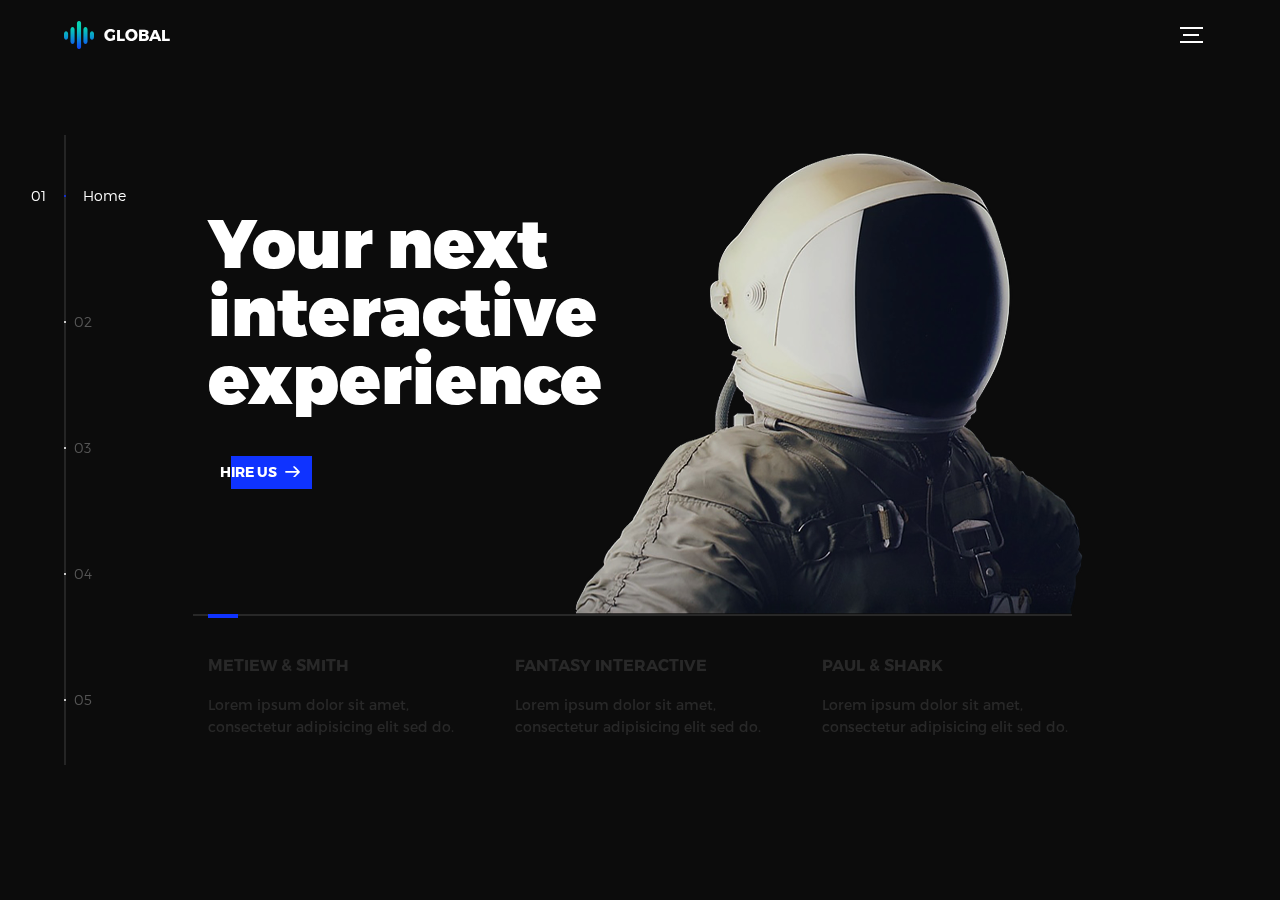
==== commit bf23296b: "update" ====
--- a/index.html
+++ b/index.html
@@ -1,611 +1,279 @@
 <!DOCTYPE html>
 <html lang="en">
-
 <head>
-    <meta charset="UTF-8">
-    <meta name="viewport" content="width=device-width, initial-scale=1.0">
-    <meta http-equiv="X-UA-Compatible" content="ie=edge">
-    <title>Daily Tuition</title>
-
-
-    <!--  Bootstrap css file  -->
-    <link rel="stylesheet" href="./css/bootstrap.min.css">
-
-    <!--  font awesome icons  -->
-    <link rel="stylesheet" href="./css/all.min.css">
-
-
-    <!--  Magnific Popup css file  -->
-    <link rel="stylesheet" href="./vendor/Magnific-Popup/dist/magnific-popup.css">
-
-
-    <!--  Owl-carousel css file  -->
-    <link rel="stylesheet" href="./vendor/owl-carousel/css/owl.carousel.min.css">
-    <link rel="stylesheet" href="./vendor/owl-carousel/css/owl.theme.default.min.css">
-
-
-    <!--  custom css file  -->
-    <link rel="stylesheet" href="./css/style.css">
-
-    <!--  Responsive css file  -->
-    <link rel="stylesheet" href="./css/responsive.css">
-
+  <title>Global</title>
+  <meta charset="utf-8">
+  <meta name="viewport" content="width=device-width, initial-scale=1">
+  <meta http-equiv="X-UA-Compatible" content="IE=edge">
+  <meta name="description" content="HTML5 website template">
+  <meta name="keywords" content="global, template, html, sass, jquery">
+  <meta name="author" content="Bucky Maler">
+  <link rel="stylesheet" href="assets/css/main.css">
 </head>
-
 <body>
 
+<!-- notification for small viewports and landscape oriented smartphones -->
+<div class="device-notification">
+  <a class="device-notification--logo" href="#0">
+    <img src="assets/img/logo.png" alt="Global">
+    <p>Global</p>
+  </a>
+  <p class="device-notification--message">Global has so much to offer that we must request you orient your device to portrait or find a larger screen. You won't be disappointed.</p>
+</div>
 
-    <!--  ======================= Start Header Area ============================== -->
+<div class="perspective effect-rotate-left">
+  <div class="container"><div class="outer-nav--return"></div>
+    <div id="viewport" class="l-viewport">
+      <div class="l-wrapper">
+        <header class="header">
+          <a class="header--logo" href="#0">
+            <img src="assets/img/logo.png" alt="Global">
+            <p>Global</p>
+          </a>
+          <button class="header--cta cta">Hire Us</button>
+          <div class="header--nav-toggle">
+            <span></span>
+          </div>
+        </header>
+        <nav class="l-side-nav">
+          <ul class="side-nav">
+            <li class="is-active"><span>Home</span></li>
+            <li><span>Works</span></li>
+            <li><span>About</span></li>
+            <li><span>Contact</span></li>
+            <li><span>Hire us</span></li>
+          </ul>
+        </nav>
+        <ul class="l-main-content main-content">
+          <li class="l-section section section--is-active">
+            <div class="intro">
+              <div class="intro--banner">
+                <h1>Your next<br>interactive<br>experience</h1>
+                <button class="cta">Hire Us
+                  <svg version="1.1" id="Layer_1" xmlns="http://www.w3.org/2000/svg" xmlns:xlink="http://www.w3.org/1999/xlink" x="0px" y="0px" viewBox="0 0 150 118" style="enable-background:new 0 0 150 118;" xml:space="preserve">
+                  <g transform="translate(0.000000,118.000000) scale(0.100000,-0.100000)">
+                    <path d="M870,1167c-34-17-55-57-46-90c3-15,81-100,194-211l187-185l-565-1c-431,0-571-3-590-13c-55-28-64-94-18-137c21-20,33-20,597-20h575l-192-193C800,103,794,94,849,39c20-20,39-29,61-29c28,0,63,30,298,262c147,144,272,271,279,282c30,51,23,60-219,304C947,1180,926,1196,870,1167z"/>
+                  </g>
+                  </svg>
+                  <span class="btn-background"></span>
+                </button>
+                <img src="assets/img/introduction-visual.png" alt="Welcome">
+              </div>
+              <div class="intro--options">
+                <a href="#0">
+                  <h3>Metiew &amp; Smith</h3>
+                  <p>Lorem ipsum dolor sit amet, consectetur adipisicing elit sed do.</p>
+                </a>
+                <a href="#0">
+                  <h3>Fantasy interactive</h3>
+                  <p>Lorem ipsum dolor sit amet, consectetur adipisicing elit sed do.</p>
+                </a>
+                <a href="#0">
+                  <h3>Paul &amp; shark</h3>
+                  <p>Lorem ipsum dolor sit amet, consectetur adipisicing elit sed do.</p>
+                </a>
+              </div>
+            </div>
+          </li>
+          <li class="l-section section">
+            <div class="work">
+              <h2>Selected work</h2>
+              <div class="work--lockup">
+                <ul class="slider">
+                  <li class="slider--item slider--item-left">
+                    <a href="#0">
+                      <div class="slider--item-image">
+                        <img src="assets/img/work-victory.jpg" alt="Victory">
+                      </div>
+                      <p class="slider--item-title">Victory</p>
+                      <p class="slider--item-description">Lorem ipsum dolor sit amet, consectetur adipisicing elit sed do.</p>
+                    </a>
+                  </li>
+                  <li class="slider--item slider--item-center">
+                    <a href="#0">
+                      <div class="slider--item-image">
+                        <img src="assets/img/work-metiew-smith.jpg" alt="Metiew and Smith">
+                      </div>
+                      <p class="slider--item-title">Metiew &amp; Smith</p>
+                      <p class="slider--item-description">Lorem ipsum dolor sit amet, consectetur adipisicing elit sed do.</p>
+                    </a>
+                  </li>
+                  <li class="slider--item slider--item-right">
+                    <a href="#0">
+                      <div class="slider--item-image">
+                        <img src="assets/img/work-alex-nowak.jpg" alt="Alex Nowak">
+                      </div>
+                      <p class="slider--item-title">Alex Nowak</p>
+                      <p class="slider--item-description">Lorem ipsum dolor sit amet, consectetur adipisicing elit sed do.</p>
+                    </a>
+                  </li>
+                </ul>
+                <div class="slider--prev">
+                  <svg version="1.1" id="Layer_1" xmlns="http://www.w3.org/2000/svg" xmlns:xlink="http://www.w3.org/1999/xlink" x="0px" y="0px"
+                  viewBox="0 0 150 118" style="enable-background:new 0 0 150 118;" xml:space="preserve">
+                  <g transform="translate(0.000000,118.000000) scale(0.100000,-0.100000)">
+                    <path d="M561,1169C525,1155,10,640,3,612c-3-13,1-36,8-52c8-15,134-145,281-289C527,41,562,10,590,10c22,0,41,9,61,29
+                    c55,55,49,64-163,278L296,510h575c564,0,576,0,597,20c46,43,37,109-18,137c-19,10-159,13-590,13l-565,1l182,180
+                    c101,99,187,188,193,199c16,30,12,57-12,84C631,1174,595,1183,561,1169z"/>
+                  </g>
+                  </svg>
+                </div>
+                <div class="slider--next">
+                  <svg version="1.1" id="Layer_1" xmlns="http://www.w3.org/2000/svg" xmlns:xlink="http://www.w3.org/1999/xlink" x="0px" y="0px" viewBox="0 0 150 118" style="enable-background:new 0 0 150 118;" xml:space="preserve">
+                  <g transform="translate(0.000000,118.000000) scale(0.100000,-0.100000)">
+                    <path d="M870,1167c-34-17-55-57-46-90c3-15,81-100,194-211l187-185l-565-1c-431,0-571-3-590-13c-55-28-64-94-18-137c21-20,33-20,597-20h575l-192-193C800,103,794,94,849,39c20-20,39-29,61-29c28,0,63,30,298,262c147,144,272,271,279,282c30,51,23,60-219,304C947,1180,926,1196,870,1167z"/>
+                  </g>
+                  </svg>
+                </div>
+              </div>
+            </div>
+          </li>
+          <li class="l-section section">
+            <div class="about">
+              <div class="about--banner">
+                <h2>We<br>believe in<br>passionate<br>people</h2>
+                <a href="#0">Career
+                  <span>
+                    <svg version="1.1" id="Layer_1" xmlns="http://www.w3.org/2000/svg" xmlns:xlink="http://www.w3.org/1999/xlink" x="0px" y="0px" viewBox="0 0 150 118" style="enable-background:new 0 0 150 118;" xml:space="preserve">
+                    <g transform="translate(0.000000,118.000000) scale(0.100000,-0.100000)">
+                      <path d="M870,1167c-34-17-55-57-46-90c3-15,81-100,194-211l187-185l-565-1c-431,0-571-3-590-13c-55-28-64-94-18-137c21-20,33-20,597-20h575l-192-193C800,103,794,94,849,39c20-20,39-29,61-29c28,0,63,30,298,262c147,144,272,271,279,282c30,51,23,60-219,304C947,1180,926,1196,870,1167z"/>
+                    </g>
+                    </svg>
+                  </span>
+                </a>
+                <img src="assets/img/about-visual.png" alt="About Us">
+              </div>
+              <div class="about--options">
+                <a href="#0">
+                  <h3>Winners</h3>
+                </a>
+                <a href="#0">
+                  <h3>Philosophy</h3>
+                </a>
+                <a href="#0">
+                  <h3>History</h3>
+                </a>
+              </div>
+            </div>
+          </li>
+          <li class="l-section section">
+            <div class="contact">
+              <div class="contact--lockup">
+                <div class="modal">
+                  <div class="modal--information">
+                    <p>Pawia 5, 31-154 Kraków, Poland</p>
+                    <a href="mailto:ouremail@gmail.com">ouremail@gmail.com</a>
+                    <a href="tel:+148126287560">+48 12 628 75 60</a>
+                  </div>
+                  <ul class="modal--options">
+                    <li><a href="#0">Bēhance</a></li>
+                    <li><a href="#0">dribbble</a></li>
+                    <li><a href="mailto:ouremail@gmail.com">Contact Us</a></li>
+                  </ul>
+                </div>
+              </div>
+            </div>
+          </li>
+          <li class="l-section section">
+            <div class="hire">
+              <h2>You want us to do</h2>
+              <!-- checkout formspree.io for easy form setup -->
+              <form class="work-request">
+                <div class="work-request--options">
+                  <span class="options-a">
+                    <input id="opt-1" type="checkbox" value="app design">
+                    <label for="opt-1">
+                      <svg version="1.1" id="Layer_1" xmlns="http://www.w3.org/2000/svg" xmlns:xlink="http://www.w3.org/1999/xlink" x="0px" y="0px"
+                      viewBox="0 0 150 111" style="enable-background:new 0 0 150 111;" xml:space="preserve">
+                      <g transform="translate(0.000000,111.000000) scale(0.100000,-0.100000)">
+                        <path d="M950,705L555,310L360,505C253,612,160,700,155,700c-6,0-44-34-85-75l-75-75l278-278L550-5l475,475c261,261,475,480,475,485c0,13-132,145-145,145C1349,1100,1167,922,950,705z"/>
+                      </g>
+                      </svg>
+                      App Design
+                    </label>
+                    <input id="opt-2" type="checkbox" value="graphic design">
+                    <label for="opt-2">
+                      <svg version="1.1" id="Layer_1" xmlns="http://www.w3.org/2000/svg" xmlns:xlink="http://www.w3.org/1999/xlink" x="0px" y="0px"
+                      viewBox="0 0 150 111" style="enable-background:new 0 0 150 111;" xml:space="preserve">
+                      <g transform="translate(0.000000,111.000000) scale(0.100000,-0.100000)">
+                        <path d="M950,705L555,310L360,505C253,612,160,700,155,700c-6,0-44-34-85-75l-75-75l278-278L550-5l475,475c261,261,475,480,475,485c0,13-132,145-145,145C1349,1100,1167,922,950,705z"/>
+                      </g>
+                      </svg>
+                      Graphic Design
+                    </label>
+                    <input id="opt-3" type="checkbox" value="motion design">
+                    <label for="opt-3">
+                      <svg version="1.1" id="Layer_1" xmlns="http://www.w3.org/2000/svg" xmlns:xlink="http://www.w3.org/1999/xlink" x="0px" y="0px"
+                      viewBox="0 0 150 111" style="enable-background:new 0 0 150 111;" xml:space="preserve">
+                      <g transform="translate(0.000000,111.000000) scale(0.100000,-0.100000)">
+                        <path d="M950,705L555,310L360,505C253,612,160,700,155,700c-6,0-44-34-85-75l-75-75l278-278L550-5l475,475c261,261,475,480,475,485c0,13-132,145-145,145C1349,1100,1167,922,950,705z"/>
+                      </g>
+                      </svg>
+                      Motion Design
+                    </label>
+                  </span>
+                  <span class="options-b">
+                    <input id="opt-4" type="checkbox" value="ux design">
+                    <label for="opt-4">
+                      <svg version="1.1" id="Layer_1" xmlns="http://www.w3.org/2000/svg" xmlns:xlink="http://www.w3.org/1999/xlink" x="0px" y="0px"
+                      viewBox="0 0 150 111" style="enable-background:new 0 0 150 111;" xml:space="preserve">
+                      <g transform="translate(0.000000,111.000000) scale(0.100000,-0.100000)">
+                        <path d="M950,705L555,310L360,505C253,612,160,700,155,700c-6,0-44-34-85-75l-75-75l278-278L550-5l475,475c261,261,475,480,475,485c0,13-132,145-145,145C1349,1100,1167,922,950,705z"/>
+                      </g>
+                      </svg>
+                      UX Design
+                    </label>
+                    <input id="opt-5" type="checkbox" value="webdesign">
+                    <label for="opt-5">
+                      <svg version="1.1" id="Layer_1" xmlns="http://www.w3.org/2000/svg" xmlns:xlink="http://www.w3.org/1999/xlink" x="0px" y="0px"
+                      viewBox="0 0 150 111" style="enable-background:new 0 0 150 111;" xml:space="preserve">
+                      <g transform="translate(0.000000,111.000000) scale(0.100000,-0.100000)">
+                        <path d="M950,705L555,310L360,505C253,612,160,700,155,700c-6,0-44-34-85-75l-75-75l278-278L550-5l475,475c261,261,475,480,475,485c0,13-132,145-145,145C1349,1100,1167,922,950,705z"/>
+                      </g>
+                      </svg>
+                      Webdesign
+                    </label>
+                    <input id="opt-6" type="checkbox" value="marketing">
+                    <label for="opt-6">
+                      <svg version="1.1" id="Layer_1" xmlns="http://www.w3.org/2000/svg" xmlns:xlink="http://www.w3.org/1999/xlink" x="0px" y="0px"
+                      viewBox="0 0 150 111" style="enable-background:new 0 0 150 111;" xml:space="preserve">
+                      <g transform="translate(0.000000,111.000000) scale(0.100000,-0.100000)">
+                        <path d="M950,705L555,310L360,505C253,612,160,700,155,700c-6,0-44-34-85-75l-75-75l278-278L550-5l475,475c261,261,475,480,475,485c0,13-132,145-145,145C1349,1100,1167,922,950,705z"/>
+                      </g>
+                      </svg>
+                      Marketing
+                    </label>
+                  </span>
+                </div>
+                <div class="work-request--information">
+                  <div class="information-name">
+                    <input id="name" type="text" spellcheck="false">
+                    <label for="name">Name</label>
+                  </div>
+                  <div class="information-email">
+                    <input id="email" type="email" spellcheck="false">
+                    <label for="email">Email</label>
+                  </div>
+                </div>
+                <input type="submit" value="Send Request">
+              </form>
+            </div>
+          </li>
+        </ul>
+      </div>
+    </div>
+  </div>
+  <ul class="outer-nav">
+    <li class="is-active">Home</li>
+    <li>Works</li>
+    <li>About</li>
+    <li>Contact</li>
+    <li>Hire us</li>
+  </ul>
+</div>
 
-    <header class="header_area">
-        <div class="main-menu">
-            <nav class="navbar navbar-expand-lg navbar-light">
-                <a class="navbar-brand" href="#"><img src="./img/logo.png" alt="logo"></a>
-                <button class="navbar-toggler" type="button" data-toggle="collapse" data-target="#navbarNav"
-                    aria-controls="navbarNav" aria-expanded="false" aria-label="Toggle navigation">
-                    <span class="navbar-toggler-icon"></span>
-                </button>
-                <div class="collapse navbar-collapse" id="navbarNav">
-                    <div class="mr-auto"></div>
-                    <ul class="navbar-nav">
-                        <li class="nav-item active">
-                            <a class="nav-link" href="#">Home <span class="sr-only">(current)</span></a>
-                        </li>
-                        <li class="nav-item">
-                            <a class="nav-link" href="#">about</a>
-                        </li>
-                        <li class="nav-item">
-                            <a class="nav-link" href="#">services</a>
-                        </li>
-                        <li class="nav-item">
-                            <a class="nav-link" href="#">portfolio</a>
-                        </li>
-                        <li class="nav-item">
-                            <a class="nav-link" href="#">pages</a>
-                        </li>
-                        <li class="nav-item">
-                            <a class="nav-link" href="#">blog</a>
-                        </li>
-                        <li class="nav-item">
-                            <a class="nav-link" href="#">contact</a>
-                        </li>
-
-                    </ul>
-                </div>
-            </nav>
-        </div>
-    </header>
-
-    <!--  ======================= End Header Area ============================== -->
-
-    <!--  ======================= Start Main Area ================================ -->
-    <main class="site-main">
-
-
-        <!--  ======================= Start Banner Area =======================  -->
-        <section class="site-banner">
-            <div class="container">
-                <div class="row">
-                    <div class="col-lg-6 col-md-12 site-title">
-                        <h3 class="title-text">Hey</h3>
-                        <h1 class="title-text text-uppercase">I am Akshay</h1>
-                        <h4 class="title-text text-uppercase">Senior Wordpress Developer</h4>
-                        <div class="site-buttons">
-                            <div class="d-flex flex-row flex-wrap">
-                                <button type="button" class="btn button primary-button mr-4 text-uppercase">hire
-                                    me</button>
-                                <button type="button" class="btn button secondary-button text-uppercase">Get cv</button>
-                            </div>
-                        </div>
-                    </div>
-                    <div class="col-lg-6 col-md-12 banner-image">
-                        <img src="./img/banner/banner-image.png" alt="banner-img" class="img-fluid">
-                    </div>
-                </div>
-            </div>
-        </section>
-        <!--  ======================= End Banner Area =======================  -->
-
-        <!--  ========================= About Area ==========================  -->
-
-        <section class="about-area">
-            <div class="container-fluid">
-                <div class="row">
-                    <div class="col-lg-6 col-md-12">
-                        <div class="about-image">
-                            <img src="./img/about-us.png" alt="About us" class="img-fluid">
-                        </div>
-                    </div>
-                    <div class="col-lg-6 col-md-12 about-title">
-                        <h2 class="text-uppercase pt-5">
-                            <span>Let me</span>
-                            <span>introduce</span>
-                            <span>myself</span>
-                        </h2>
-                        <div class="paragraph py-4 w-75">
-                            <p class="para">
-                                Lorem ipsum dolor sit amet consectetur adipisicing elit. Error rerum iure obcaecati vel
-                                possimus officia maiores perferendis ut! Quos, perspiciatis.
-                            </p>
-                            <p class="para">
-                                It is a long established fact that a reader will be distracted by the readable content
-                                of a page when looking at its layout. The point of using Lorem Ipsum is that it has a
-                                more-or-less normal distribution of letters, as opposed to using 'Content here, content
-                                here
-                            </p>
-                        </div>
-                        <button type="button" class="btn button primary-button text-uppercase">Download cv</button>
-                    </div>
-                </div>
-            </div>
-        </section>
-
-        <!--  ========================= End About Area ==========================  -->
-
-        <!--  ======================== Brand Area ==============================  -->
-
-        <section class="brand-area">
-            <div class="container-fluid">
-                <div class="row">
-                    <div class="col-xl-6 col-lg-12 col-md-12">
-                        <div class="first-row row">
-                            <div class="col-lg-4 col-md-6 col-sm-6">
-                                <div class="single-brand">
-                                    <img src="./img/brands/logo1.png" alt="Brand-1 ">
-                                </div>
-                            </div>
-                            <div class="col-lg-4 col-md-6 col-sm-6">
-                                <div class="single-brand">
-                                    <img src="./img/brands/logo2.png" alt="Brand-2 ">
-                                </div>
-                            </div>
-                            <div class="col-lg-4 col-md-6 col-sm-6">
-                                <div class="single-brand">
-                                    <img src="./img/brands/logo3.png" alt="Brand-3 ">
-                                </div>
-                            </div>
-                            <div class="col-lg-4 col-md-6 col-sm-6">
-                                <div class="single-brand">
-                                    <img src="./img/brands/logo4.png" alt="Brand-4">
-                                </div>
-                            </div>
-                            <div class="col-lg-4 col-md-6 col-sm-6">
-                                <div class="single-brand">
-                                    <img src="./img/brands/logo5.png" alt="Brand-5 ">
-                                </div>
-                            </div>
-                            <div class="col-lg-4 col-md-6 col-sm-6">
-                                <div class="single-brand">
-                                    <img src="./img/brands/logo6.png" alt="Brand-6">
-                                </div>
-                            </div>
-                            <div class="col-lg-4 col-md-6 col-sm-6">
-                                <div class="single-brand">
-                                    <img src="./img/brands/logo7.png" alt="Brand-7 ">
-                                </div>
-                            </div>
-                            <div class="col-lg-4 col-md-6 col-sm-6">
-                                <div class="single-brand">
-                                    <img src="./img/brands/logo8.png" alt="Brand-8 ">
-                                </div>
-                            </div>
-                            <div class="col-lg-4 col-md-6 col-sm-6">
-                                <div class="single-brand">
-                                    <img src="./img/brands/logo9.png" alt="Brand-9">
-                                </div>
-                            </div>
-                        </div>
-                    </div>
-                    <div class="col-xl-6 col-lg-12 col-md-12">
-                        <div class="experience-area">
-                            <div class="d-flex flex-row years-area">
-                                <h2 class="p-3 years">10</h2>
-                                <h2>
-                                    <span>Years</span>
-                                    <span>Experience</span>
-                                    <span>Working</span>
-                                </h2>
-                            </div>
-                            <div class="d-flex flex-row flex-wrap call-area">
-                                <span><i class="fas fa-phone-alt fa-3x px-3"></i></span>
-                                <div class="call-now">
-                                    <a href="#" class="text-uppercase h4 font-roboto">Call Now</a>
-                                    <span class="font-roboto py-2">(+91)-800-555-4986</span>
-                                </div>
-                            </div>
-                            <div class="bg-panel"></div>
-                        </div>
-                    </div>
-                </div>
-            </div>
-        </section>
-
-        <!--  ======================== End Brand Area ==============================  -->
-
-        <!--  ====================== Start Services Area =============================  -->
-
-        <section class="services-area">
-            <div class="container">
-                <div class="row">
-                    <div class="col-lg-12 text-center services-title">
-                        <h1 class="text-uppercase title-text">Services Offers</h1>
-                        <p class="para">
-                            There are many variations of passages of Lorem Ipsum available, but the majority have
-                            suffered alteration in some form, by injected humour
-                        </p>
-                    </div>
-                </div>
-                <div class="container services-list">
-                    <div class="row">
-                        <div class="col-lg-3 col-md-6 col-sm-12">
-                            <div class="services">
-                                <div class="sevices-img text-center py-4">
-                                    <img src="./img/services/s1.png" alt="Services-1">
-                                </div>
-                                <div class="card-body text-center">
-                                    <h5 class="card-title text-uppercase font-roboto">Wp developer</h5>
-                                    <p class="card-text text-secondary">
-                                        Some quick example text to build on the card
-                                        title and make up
-                                        the bulk of the card's content.
-                                    </p>
-                                </div>
-                            </div>
-                        </div>
-                        <div class="col-lg-3 col-md-6 col-sm-12">
-                            <div class="services">
-                                <div class="sevices-img text-center py-4">
-                                    <img src="./img/services/s2.png" alt="Services-2">
-                                </div>
-                                <div class="card-body text-center">
-                                    <h5 class="card-title text-uppercase font-roboto">ux/ui desing</h5>
-                                    <p class="card-text text-secondary">
-                                        Some quick example text to build on the card
-                                        title and make up
-                                        the bulk of the card's content.
-                                    </p>
-                                </div>
-                            </div>
-                        </div>
-                        <div class="col-lg-3 col-md-6 col-sm-12">
-                            <div class="services">
-                                <div class="sevices-img text-center py-4">
-                                    <img src="./img/services/s3.png" alt="Services-3">
-                                </div>
-                                <div class="card-body text-center">
-                                    <h5 class="card-title text-uppercase font-roboto">web design</h5>
-                                    <p class="card-text text-secondary">
-                                        Some quick example text to build on the card
-                                        title and make up
-                                        the bulk of the card's content.
-                                    </p>
-                                </div>
-                            </div>
-                        </div>
-                        <div class="col-lg-3 col-md-6 col-sm-12">
-                            <div class="services">
-                                <div class="sevices-img text-center py-4">
-                                    <img src="./img/services/s4.png" alt="Services-4">
-                                </div>
-                                <div class="card-body text-center">
-                                    <h5 class="card-title text-uppercase font-roboto">seo optimize</h5>
-                                    <p class="card-text text-secondary">
-                                        Some quick example text to build on the card
-                                        title and make up
-                                        the bulk of the card's content.
-                                    </p>
-                                </div>
-                            </div>
-                        </div>
-                    </div>
-                </div>
-            </div>
-        </section>
-
-        <!--  ====================== End Services Area =============================  -->
-
-        <!--  ======================= Project Area =============================  -->
-
-        <section class="project-area">
-            <div class="container">
-                <div class="project-title pb-5">
-                    <h1 class="text-uppercase title-h1">Recently Done Project</h1>
-                    <h1 class="text-uppercase title-h1">Quality Work</h1>
-                </div>
-
-                <div class="button-group">
-                    <button type="button" class="active" id="btn1" data-filter="*">All</button>
-                    <button type="button" data-filter=".popular">Popular</button>
-                    <button type="button" data-filter=".latest">Latest</button>
-                    <button type="button" data-filter=".following">Following</button>
-                    <button type="button" data-filter=".upcoming">Upcoming</button>
-                </div>
-
-                <div class="row grid">
-                    <div class="col-lg-4 col-md-6 col-sm-12 element-item latest">
-                        <div class="our-project">
-                            <div class="img">
-                                <a class="test-popup-link" href="./img/portfolio/p1.jpg">
-                                    <img src="./img/portfolio/p1.jpg" alt="portfolio-1" class="img-fluid">
-                                </a>
-                            </div>
-                            <div class="title py-4">
-                                <h4 class="text-uppercase">Minimul Desing</h4>
-                                <span class="text-secondary">Latest, Portfolio</span>
-                            </div>
-                        </div>
-                    </div>
-                    <div class="col-lg-4 col-md-6 col-sm-12 element-item popular">
-                        <div class="our-project">
-                            <div class="img">
-                                <a class="test-popup-link" href="./img/portfolio/p2.jpg">
-                                    <img src="./img/portfolio/p2.jpg" alt="portfolio-2" class="img-fluid">
-                                </a>
-                            </div>
-                            <div class="title py-4">
-                                <h4 class="text-uppercase">Paint Wall</h4>
-                                <span class="text-secondary">Popular, Portfolio</span>
-                            </div>
-                        </div>
-                    </div>
-                    <div class="col-lg-4 col-md-6 col-sm-12 element-item popular">
-                        <div class="our-project">
-                            <div class="img">
-                                <a class="test-popup-link" href="./img/portfolio/p3.jpg">
-                                    <img src="./img/portfolio/p3.jpg" alt="portfolio-3" class="img-fluid">
-                                </a>
-                            </div>
-                            <div class="title py-4">
-                                <h4 class="text-uppercase">Female light</h4>
-                                <span class="text-secondary">Popular, Portfolio</span>
-                            </div>
-                        </div>
-                    </div>
-                    <div class="col-lg-4 col-md-6 col-sm-12 element-item upcoming">
-                        <div class="our-project">
-                            <div class="img">
-                                <a class="test-popup-link" href="./img/portfolio/p4.jpg">
-                                    <img src="./img/portfolio/p4.jpg" alt="portfolio-4" class="img-fluid">
-                                </a>
-                            </div>
-                            <div class="title py-4">
-                                <h4 class="text-uppercase">Fourth Air</h4>
-                                <span class="text-secondary">Upcoming, Portfolio</span>
-                            </div>
-                        </div>
-                    </div>
-                    <div class="col-lg-4 col-md-6 col-sm-12 element-item upcoming">
-                        <div class="our-project">
-                            <div class="img">
-                                <a class="test-popup-link" href="./img/portfolio/p5.jpg">
-                                    <img src="./img/portfolio/p5.jpg" alt="portfolio-5" class="img-fluid">
-                                </a>
-                            </div>
-                            <div class="title py-4">
-                                <h4 class="text-uppercase">Muliple fown</h4>
-                                <span class="text-secondary">Upcoming, Portfolio</span>
-                            </div>
-                        </div>
-                    </div>
-                    <div class="col-lg-4 col-md-6 col-sm-12 element-item following">
-                        <div class="our-project">
-                            <div class="img">
-                                <a class="test-popup-link" href="./img/portfolio/p6.jpg">
-                                    <img src="./img/portfolio/p6.jpg" alt="portfolio-6" class="img-fluid">
-                                </a>
-                            </div>
-                            <div class="title py-4">
-                                <h4 class="text-uppercase">Together sign</h4>
-                                <span class="text-secondary">Following, Portfolio</span>
-                            </div>
-                        </div>
-                    </div>
-                    <div class="col-lg-4 col-md-6 col-sm-12 element-item following">
-                        <div class="our-project">
-                            <div class="img">
-                                <a class="test-popup-link" href="./img/portfolio/p7.jpg">
-                                    <img src="./img/portfolio/p7.jpg" alt="portfolio-7" class="img-fluid">
-                                </a>
-                            </div>
-                            <div class="title py-4">
-                                <h4 class="text-uppercase">Green Heaven</h4>
-                                <span class="text-secondary">Following, Portfolio</span>
-                            </div>
-                        </div>
-                    </div>
-                    <div class="col-lg-4 col-md-6 col-sm-12 element-item following">
-                        <div class="our-project">
-                            <div class="img">
-                                <a class="test-popup-link" href="./img/portfolio/p8.jpg">
-                                    <img src="./img/portfolio/p8.jpg" alt="portfolio-8" class="img-fluid">
-                                </a>
-                            </div>
-                            <div class="title py-4">
-                                <h4 class="text-uppercase">Fly Male</h4>
-                                <span class="text-secondary">Following, Portfolio</span>
-                            </div>
-                        </div>
-                    </div>
-                    <div class="col-lg-4 col-md-6 col-sm-12 element-item upcoming">
-                        <div class="our-project">
-                            <div class="img">
-                                <a class="test-popup-link" href="./img/portfolio/p9.jpg">
-                                    <img src="./img/portfolio/p9.jpg" alt="portfolio-9" class="img-fluid">
-                                </a>
-                            </div>
-                            <div class="title py-4">
-                                <h4 class="text-uppercase">Camera Lens</h4>
-                                <span class="text-secondary">Upcoming, Portfolio</span>
-                            </div>
-                        </div>
-                    </div>
-                </div>
-            </div>
-        </section>
-
-        <!--  ======================= End Project Area =============================  -->
-
-        <!--  ======================== About Me Area ==============================  -->
-
-        <section class="about-area">
-            <div class="container">
-                <div class="row text-center">
-                    <div class="col-12">
-                        <div class="about-title">
-                            <h1 class="text-uppercase title-h1">Client Say about me</h1>
-                            <p class="para">
-                                Lorem ipsum dolor sit, amet consectetur adipisicing elit. Repellendus, deleniti
-                                recusandae. Esse incidunt rem repellendus ab voluptates maxime? Nemo, numquam!
-                            </p>
-                        </div>
-                    </div>
-                </div>
-            </div>
-
-            <div class="container carousel py-lg-5">
-                <div class="owl-carousel owl-theme">
-                    <div class="client row">
-                        <div class="col-lg-4 col-md-12 client-img">
-                            <img src="./img/testimonials/t1.jpg" alt="img1" class="img-fluid">
-                        </div>
-                        <div class="col-lg-8 col-md-12 about-client">
-                            <h4 class="text-uppercase">John Martin</h4>
-                            <p class="para">Lorem ipsum dolor, sit amet consectetur adipisicing elit. Quidem architecto
-                                consequuntur ratione, obcaecati corrupti deserunt.</p>
-                        </div>
-                    </div>
-                    <div class="client row">
-                        <div class="col-lg-4 col-md-12 client-img">
-                            <img src="./img/testimonials/t2.jpg" alt="img2" class="img-fluid">
-                        </div>
-                        <div class="col-lg-8 col-md-12 about-client">
-                            <h4 class="text-uppercase">Mac Hill</h4>
-                            <p class="para">Lorem ipsum dolor, sit amet consectetur adipisicing elit. Quidem architecto
-                                consequuntur ratione, obcaecati corrupti deserunt.</p>
-                        </div>
-                    </div>
-                    <div class="client row">
-                        <div class="col-lg-4 col-md-12 client-img">
-                            <img src="./img/testimonials/t1.jpg" alt="img1" class="img-fluid">
-                        </div>
-                        <div class="col-lg-8 col-md-12 about-client">
-                            <h4 class="text-uppercase">John Martin</h4>
-                            <p class="para">Lorem ipsum dolor, sit amet consectetur adipisicing elit. Quidem architecto
-                                consequuntur ratione, obcaecati corrupti deserunt.</p>
-                        </div>
-                    </div>
-                    <div class="client row">
-                        <div class="col-lg-4 col-md-12 client-img">
-                            <img src="./img/testimonials/t2.jpg" alt="img2" class="img-fluid">
-                        </div>
-                        <div class="col-lg-8 col-md-12 about-client">
-                            <h4 class="text-uppercase">Mac Hill</h4>
-                            <p class="para">Lorem ipsum dolor, sit amet consectetur adipisicing elit. Quidem architecto
-                                consequuntur ratione, obcaecati corrupti deserunt.</p>
-                        </div>
-                    </div>
-                    <div class="client row">
-                        <div class="col-lg-4 col-md-12 client-img">
-                            <img src="./img/testimonials/t1.jpg" alt="img1" class="img-fluid">
-                        </div>
-                        <div class="col-lg-8 col-md-12 about-client">
-                            <h4 class="text-uppercase">John Martin</h4>
-                            <p class="para">Lorem ipsum dolor, sit amet consectetur adipisicing elit. Quidem architecto
-                                consequuntur ratione, obcaecati corrupti deserunt.</p>
-                        </div>
-                    </div>
-                    <div class="client row">
-                        <div class="col-lg-4 col-md-12 client-img">
-                            <img src="./img/testimonials/t2.jpg" alt="img2" class="img-fluid">
-                        </div>
-                        <div class="col-lg-8 col-md-12 about-client">
-                            <h4 class="text-uppercase">Mac Hill</h4>
-                            <p class="para">Lorem ipsum dolor, sit amet consectetur adipisicing elit. Quidem architecto
-                                consequuntur ratione, obcaecati corrupti deserunt.</p>
-                        </div>
-                    </div>
-                </div>
-            </div>
-
-        </section>
-
-        <!--  ======================== End About Me Area ==============================  -->
-
-        <!--  ========================== Subscribe me Area ============================  -->
-        <section class="subscribe-us-area">
-            <div class="container subscribe">
-                <div class="row">
-                    <div class="col-lg-12 text-center subscribe-title">
-                        <h4 class="text-uppercase">Get Update From anywhere</h4>
-                        <p class="para">Lorem ipsum dolor sit amet consectetur adipisicing elit. Laboriosam,
-                            consequuntur.</p>
-                    </div>
-                </div>
-                <div class="d-sm-flex justify-content-center">
-                    <form class="w-50">
-                        <div class="row d-flex flex-row flex-wrap">
-                            <div class="col input-textbox">
-                                <input type="text" id="txtemail" class="form-control" placeholder="Email">
-                            </div>
-                            <div class="col">
-                                <div class="btn-submit">
-                                    <button type="submit" class="btn btn-success float-right">Subscribe</button>
-                                </div>
-                            </div>
-                        </div>
-                    </form>
-                </div>
-            </div>
-        </section>
-        <!--  ========================== End Subscribe me Area ============================  -->
-
-
-    </main>
-    <!--  ======================= End Main Area ================================ -->
-
-    <footer class="footer-area">
-        <div class="container">
-            <div class="">
-                <div class="site-logo text-center py-4">
-                    <a href="#"><img src="./img/logo.png" alt="logo"></a>
-                </div>
-                <div class="social text-center">
-                    <h5 class="text-uppercase">Follow me</h5>
-                    <a href="#"><i class="fab fa-facebook"></i></a>
-                    <a href="#"><i class="fab fa-instagram"></i></a>
-                    <a href="#"><i class="fab fa-youtube"></i></a>
-                    <a href="#"><i class="fab fa-twitter"></i></a>
-                </div>
-                <div class="copyrights text-center">
-                    <p class="para">
-                        Copyright ©2019 All rights reserved | This template is made with by
-                        <a href="#"><span style="color: var(--primary-color);">Daily Tuition</span></a>
-                    </p>
-                </div>
-            </div>
-        </div>
-    </footer>
-
-
-    <!--  Jquery js file  -->
-    <script src="./js/jquery.3.4.1.js"></script>
-
-    <!--  Bootstrap js file  -->
-    <script src="./js/bootstrap.min.js"></script>
-
-    <!--  isotope js library  -->
-    <script src="./vendor/isotope/isotope.min.js"></script>
-
-    <!--  Magnific popup script file  -->
-    <script src="./vendor/Magnific-Popup/dist/jquery.magnific-popup.min.js"></script>
-
-    <!--  Owl-carousel js file  -->
-    <script src="./vendor/owl-carousel/js/owl.carousel.min.js"></script>
-
-    <!--  custom js file  -->
-    <script src="./js/main.js"></script>
-
-
+<script src="https://ajax.googleapis.com/ajax/libs/jquery/2.2.4/jquery.min.js"></script>
+<script>window.jQuery || document.write('<script src="assets/js/vendor/jquery-2.2.4.min.js"><\/script>')</script>
+<script src="assets/js/functions-min.js"></script>
 </body>
-
-</html>+</html>
--- a/assets/css/main.css
+++ b/assets/css/main.css
@@ -0,0 +1 @@
+@font-face{font-family:'Montserrat';src:url("fonts/Montserrat-Black.eot");src:local("☺"),url("fonts/Montserrat-Black.woff") format("woff"),url("fonts/Montserrat-Black.ttf") format("truetype"),url("fonts/Montserrat-Black.svg") format("svg");font-weight:900;font-style:normal}@font-face{font-family:'Montserrat';src:url("fonts/Montserrat-Bold.eot");src:local("☺"),url("fonts/Montserrat-Bold.woff") format("woff"),url("fonts/Montserrat-Bold.ttf") format("truetype"),url("fonts/Montserrat-Bold.svg") format("svg");font-weight:700;font-style:normal}@font-face{font-family:'Montserrat';src:url("fonts/Montserrat-Regular.eot");src:local("☺"),url("fonts/Montserrat-Regular.woff") format("woff"),url("fonts/Montserrat-Regular.ttf") format("truetype"),url("fonts/Montserrat-Regular.svg") format("svg");font-weight:400;font-style:normal}@font-face{font-family:'Montserrat';src:url("fonts/Montserrat-Light.eot");src:local("☺"),url("fonts/Montserrat-Light.woff") format("woff"),url("fonts/Montserrat-Light.ttf") format("truetype"),url("fonts/Montserrat-Light.svg") format("svg");font-weight:300;font-style:normal}/*! normalize.css v3.0.2 | MIT License | git.io/normalize */html{font-family:sans-serif;-ms-text-size-adjust:100%;-webkit-text-size-adjust:100%}body{margin:0}article,aside,details,figcaption,figure,footer,header,hgroup,main,menu,nav,section,summary{display:block}audio,canvas,progress,video{display:inline-block;vertical-align:baseline}audio:not([controls]){display:none;height:0}[hidden],template{display:none}a{background-color:transparent}a:active,a:hover{outline:0}abbr[title]{border-bottom:1px dotted}b,strong{font-weight:bold}dfn{font-style:italic}h1{font-size:2em;margin:0.67em 0}mark{background:#ff0;color:#000}small{font-size:80%}sub,sup{font-size:75%;line-height:0;position:relative;vertical-align:baseline}sup{top:-0.5em}sub{bottom:-0.25em}img{border:0}svg:not(:root){overflow:hidden}figure{margin:1em 40px}hr{box-sizing:content-box;height:0}pre{overflow:auto}code,kbd,pre,samp{font-family:monospace, monospace;font-size:1em}button,input,optgroup,select,textarea{color:inherit;font:inherit;margin:0}button{overflow:visible}button,select{text-transform:none}button,html input[type="button"],input[type="reset"],input[type="submit"]{-webkit-appearance:button;cursor:pointer}button[disabled],html input[disabled]{cursor:default}button::-moz-focus-inner,input::-moz-focus-inner{border:0;padding:0}input{line-height:normal}input[type="checkbox"],input[type="radio"]{box-sizing:border-box;padding:0}input[type="number"]::-webkit-inner-spin-button,input[type="number"]::-webkit-outer-spin-button{height:auto}input[type="search"]{-webkit-appearance:textfield;box-sizing:content-box}input[type="search"]::-webkit-search-cancel-button,input[type="search"]::-webkit-search-decoration{-webkit-appearance:none}fieldset{border:1px solid #c0c0c0;margin:0 2px;padding:0.35em 0.625em 0.75em}legend{border:0;padding:0}textarea{overflow:auto}optgroup{font-weight:bold}table{border-collapse:collapse;border-spacing:0}td,th{padding:0}::-moz-selection{background:#FFF498}::selection{background:#FFF498}::-moz-selection{background:#FFF498}img::-moz-selection{background:transparent}img::selection{background:transparent}img::-moz-selection{background:transparent}body{-webkit-tap-highlight-color:#FFF498}body{background-color:#0c0c0c;font-size:14px;line-height:1.6;font-family:"Montserrat",sans-serif;color:#fff;-webkit-font-smoothing:antialiased;-webkit-text-size-adjust:100%}.l-viewport{position:relative;width:100%;height:100vh;box-shadow:0 0 45px 5px rgba(0,0,0,0.85);overflow:hidden}.l-wrapper{position:relative;width:1440px;max-width:90%;height:100%;margin:0 auto}.l-side-nav{position:absolute;left:0;display:-webkit-box;display:-webkit-flex;display:-ms-flexbox;display:flex;height:100%;-webkit-box-align:center;-webkit-align-items:center;-ms-flex-align:center;align-items:center}.l-side-nav::before{content:"";position:absolute;top:50%;left:0;-webkit-transform:translateY(-50%);transform:translateY(-50%);width:2px;height:70%;max-height:750px;background-color:#555;opacity:.35;z-index:10}@media (max-width: 1180px){.l-side-nav{display:none}}.l-main-content{position:relative;width:100%;height:100%;margin:0;padding:0;list-style:none}.l-section{position:absolute;width:100%;height:100%}.device-notification{display:none;position:fixed;top:0;left:0;width:100%;height:100%;-webkit-box-orient:vertical;-webkit-box-direction:normal;-webkit-flex-direction:column;-ms-flex-direction:column;flex-direction:column;-webkit-box-align:center;-webkit-align-items:center;-ms-flex-align:center;-ms-grid-row-align:center;align-items:center;-webkit-box-pack:center;-webkit-justify-content:center;-ms-flex-pack:center;justify-content:center;background-color:#0c0c0c;z-index:12}.device-notification--logo{display:-webkit-box;display:-webkit-flex;display:-ms-flexbox;display:flex;-webkit-box-align:center;-webkit-align-items:center;-ms-flex-align:center;align-items:center;text-decoration:none;color:#fff}.device-notification--logo p{margin:0 0 0 10px;font-size:16px;font-weight:700;text-transform:uppercase}.device-notification--message{width:70%;margin:30px 0 0 0;font-weight:700;text-align:center}@media (max-width: 767px) and (min-width: 601px) and (max-height: 680px){.device-notification{display:-webkit-box;display:-webkit-flex;display:-ms-flexbox;display:flex}}@media (max-width: 600px) and (min-width: 480px) and (max-height: 580px){.device-notification{display:-webkit-box;display:-webkit-flex;display:-ms-flexbox;display:flex}}@media (max-width: 736px) and (min-width: 360px) and (orientation: landscape){.device-notification{display:-webkit-box;display:-webkit-flex;display:-ms-flexbox;display:flex}}@media(max-width: 359px){.device-notification{display:-webkit-box;display:-webkit-flex;display:-ms-flexbox;display:flex}}.section{opacity:0;visibility:hidden;-webkit-transition:opacity .4s ease-in-out,visibility 0s .4s;transition:opacity .4s ease-in-out,visibility 0s .4s}.section--is-active{opacity:1;visibility:visible;z-index:1;-webkit-transition:opacity .4s ease-in-out .4s;transition:opacity .4s ease-in-out .4s}.section--next{-webkit-transform:translateY(-45px);transform:translateY(-45px);-webkit-transition:-webkit-transform .4s ease-in-out;transition:-webkit-transform .4s ease-in-out;transition:transform .4s ease-in-out;transition:transform .4s ease-in-out, -webkit-transform .4s ease-in-out}.section--prev{-webkit-transform:translateY(45px);transform:translateY(45px);-webkit-transition:-webkit-transform .4s ease-in-out;transition:-webkit-transform .4s ease-in-out;transition:transform .4s ease-in-out;transition:transform .4s ease-in-out, -webkit-transform .4s ease-in-out}.header{position:absolute;top:0;left:0;display:-webkit-box;display:-webkit-flex;display:-ms-flexbox;display:flex;width:100%;height:70px;-webkit-box-align:center;-webkit-align-items:center;-ms-flex-align:center;align-items:center;-webkit-box-pack:justify;-webkit-justify-content:space-between;-ms-flex-pack:justify;justify-content:space-between;z-index:10}.header--logo{display:-webkit-box;display:-webkit-flex;display:-ms-flexbox;display:flex;-webkit-box-align:center;-webkit-align-items:center;-ms-flex-align:center;align-items:center;text-decoration:none;color:#fff}.header--logo p{margin:0 0 0 10px;font-size:16px;font-weight:700;text-transform:uppercase}.header--nav-toggle{display:-webkit-box;display:-webkit-flex;display:-ms-flexbox;display:flex;width:50px;height:50px;-webkit-box-orient:vertical;-webkit-box-direction:normal;-webkit-flex-direction:column;-ms-flex-direction:column;flex-direction:column;-webkit-box-align:center;-webkit-align-items:center;-ms-flex-align:center;align-items:center;-webkit-box-pack:center;-webkit-justify-content:center;-ms-flex-pack:center;justify-content:center;cursor:pointer}.header--nav-toggle span,.header--nav-toggle::before,.header--nav-toggle::after{content:"";position:relative;width:16px;height:2px;background-color:#fff}.header--nav-toggle::before{bottom:5px;width:23px}.header--nav-toggle::after{top:5px;width:23px}.header--cta{position:absolute;top:50%;left:50%;-webkit-transform:translate(-50%, -50%);transform:translate(-50%, -50%);padding:0 20px;line-height:30px;text-decoration:none;color:#fff;font-weight:700;text-transform:uppercase;background-color:#0f33ff;border:none;opacity:0;visibility:hidden;-webkit-transition:opacity .4s ease-in-out,visibility 0s .4s;transition:opacity .4s ease-in-out,visibility 0s .4s}.header--cta:focus{outline:none}.header--cta.is-active{opacity:1;visibility:visible;-webkit-transition:opacity .4s ease-in-out .4s;transition:opacity .4s ease-in-out .4s}@media (max-width: 767px){.header--cta{display:none}}.side-nav{position:relative;display:-webkit-box;display:-webkit-flex;display:-ms-flexbox;display:flex;width:100px;height:70%;max-height:750px;-webkit-box-orient:vertical;-webkit-box-direction:normal;-webkit-flex-direction:column;-ms-flex-direction:column;flex-direction:column;-webkit-justify-content:space-around;-ms-flex-pack:distribute;justify-content:space-around;margin:0;padding:0;list-style-position:inside;z-index:10}.side-nav>li{position:relative;top:-5px;color:#fff;font-size:6px;cursor:pointer}.side-nav>li span{position:relative;top:3px;left:10px;color:#fff;font-size:14px;font-weight:300;opacity:0;visibility:hidden}.side-nav>li::before{position:absolute;top:3px;left:10px;color:#555;font-size:14px;font-weight:300}.side-nav li:nth-child(1)::before{content:"01"}.side-nav li:nth-child(2)::before{content:"02"}.side-nav li:nth-child(3)::before{content:"03"}.side-nav li:nth-child(4)::before{content:"04"}.side-nav li:nth-child(5)::before{content:"05"}.side-nav li.is-active{color:#0f33ff;-webkit-transition:color .4s ease-in-out;transition:color .4s ease-in-out}.side-nav li.is-active span{opacity:1;visibility:visible;-webkit-transition:opacity .4s ease-in-out;transition:opacity .4s ease-in-out}.side-nav li.is-active::before{left:-33px;color:#fff}.intro{position:relative;display:-webkit-box;display:-webkit-flex;display:-ms-flexbox;display:flex;width:900px;max-width:75%;height:100%;-webkit-box-orient:vertical;-webkit-box-direction:normal;-webkit-flex-direction:column;-ms-flex-direction:column;flex-direction:column;-webkit-box-pack:center;-webkit-justify-content:center;-ms-flex-pack:center;justify-content:center;margin:0 auto}@media (max-width: 1180px){.intro{max-width:100%}}.intro--banner{position:relative;height:475px}.intro--banner::before{content:"";position:absolute;bottom:20px;left:-15px;right:0;height:2px;background-color:#282828}.intro--banner::after{content:"";position:absolute;bottom:18px;left:0;width:30px;height:4px;background-color:#0f33ff}.intro--banner h1{position:relative;font-size:68px;font-weight:900;line-height:1;z-index:1}.intro--banner button{position:relative;padding:5px 17px 5px 12px;font-weight:700;text-transform:uppercase;background-color:transparent;border:none}.intro--banner button .btn-background{position:absolute;top:0;left:23px;right:0;height:100%;background-color:#0f33ff;z-index:-1;-webkit-transition:left .2s ease-in-out;transition:left .2s ease-in-out}.intro--banner button:hover .btn-background{left:0}.intro--banner button:focus{outline:none}.intro--banner button svg{position:relative;left:5px;width:15px;fill:#fff}.intro--banner img{position:absolute;bottom:21px;right:-12px}.intro--options{display:-webkit-box;display:-webkit-flex;display:-ms-flexbox;display:flex;-webkit-box-pack:justify;-webkit-justify-content:space-between;-ms-flex-pack:justify;justify-content:space-between;margin:0;padding:0;list-style:none}.intro--options>a{max-width:250px;text-decoration:none;color:#282828;-webkit-transition:color .2s ease-in-out;transition:color .2s ease-in-out}.intro--options>a:hover{color:#fff}.intro--options h3{font-size:16px;text-transform:uppercase}.intro--options p{margin-bottom:0}@media (max-width: 900px){.intro--banner{height:380px}.intro--banner h1{font-size:55px}.intro--banner img{width:430px}.intro--options>a{margin-right:30px}.intro--options>a:last-child{margin-right:0}}@media (max-width: 767px){.intro--banner{height:305px}.intro--banner h1{font-size:44px}.intro--banner img{width:330px}.intro--options{display:block}.intro--options>a{display:block;max-width:100%;margin:0 0 30px 0}.intro--options>a:last-child{margin-bottom:0}}@media (max-width: 600px){.intro--banner{height:360px}.intro--banner h1{font-size:55px}.intro--banner img{display:none}}@media (max-width: 600px) and (max-height: 750px){.intro--banner{height:auto}.intro--banner::before,.intro--banner::after{display:none}.intro--banner h1{margin-top:0}.intro--options{display:none}}.work{position:relative;display:-webkit-box;display:-webkit-flex;display:-ms-flexbox;display:flex;width:960px;max-width:80%;height:100%;-webkit-box-orient:vertical;-webkit-box-direction:normal;-webkit-flex-direction:column;-ms-flex-direction:column;flex-direction:column;-webkit-box-pack:center;-webkit-justify-content:center;-ms-flex-pack:center;justify-content:center;margin:0 auto}@media (max-width: 1180px){.work{max-width:100%}}.work h2{margin:0 0 20px 0;font-size:30px;text-align:center}.work--lockup{position:relative}.work--lockup .slider{position:relative;display:-webkit-box;display:-webkit-flex;display:-ms-flexbox;display:flex;width:80%;margin:0 auto;padding:0;list-style:none}.work--lockup .slider--item{position:absolute;display:none;text-align:center}.work--lockup .slider--item a{text-decoration:none;color:#858585}.work--lockup .slider--item-title{margin-top:10px;font-size:12px;font-weight:700;text-transform:uppercase}.work--lockup .slider--item-description{display:none;max-width:250px;margin:0 auto}.work--lockup .slider--item-image{width:150px;height:150px;margin:0 auto;border-radius:50%;overflow:hidden}.work--lockup .slider--item-image img{width:100%}.work--lockup .slider--item-left{top:50%;left:0;-webkit-transform:translateY(-50%);transform:translateY(-50%);display:block}.work--lockup .slider--item-right{top:50%;right:0;-webkit-transform:translateY(-50%);transform:translateY(-50%);display:block}.work--lockup .slider--item-center{position:relative;top:30px;left:50%;-webkit-transform:translateX(-50%);transform:translateX(-50%);display:block}.work--lockup .slider--item-center a{color:#fff}.work--lockup .slider--item-center .slider--item-title{margin-top:25px;font-size:16px}.work--lockup .slider--item-center .slider--item-description{display:block}.work--lockup .slider--item-center .slider--item-image{width:300px;height:300px}.work--lockup .slider--next,.work--lockup .slider--prev{position:absolute;top:160px;display:-webkit-box;display:-webkit-flex;display:-ms-flexbox;display:flex;width:50px;height:50px;-webkit-box-align:center;-webkit-align-items:center;-ms-flex-align:center;align-items:center;-webkit-box-pack:center;-webkit-justify-content:center;-ms-flex-pack:center;justify-content:center;background-color:#282828;border-radius:50%;cursor:pointer}.work--lockup .slider--next svg,.work--lockup .slider--prev svg{width:20px;fill:#fff}.work--lockup .slider--next{right:0}.work--lockup .slider--prev{left:0}@media (max-width: 900px){.work--lockup .slider--item-image{width:120px;height:120px}.work--lockup .slider--item-center .slider--item-image{width:240px;height:240px}.work--lockup .slider--next,.work--lockup .slider--prev{top:130px}}@media (max-width: 767px){.work--lockup .slider{width:75%}.work--lockup .slider--item-image{width:90px;height:90px}.work--lockup .slider--item-center .slider--item-image{width:190px;height:190px}.work--lockup .slider--next,.work--lockup .slider--prev{top:105px}}@media (max-width: 600px){.work--lockup .slider{width:auto}.work--lockup .slider--item-left,.work--lockup .slider--item-right{display:none}}.about{position:relative;display:-webkit-box;display:-webkit-flex;display:-ms-flexbox;display:flex;width:900px;max-width:75%;height:100%;-webkit-box-orient:vertical;-webkit-box-direction:normal;-webkit-flex-direction:column;-ms-flex-direction:column;flex-direction:column;-webkit-box-pack:center;-webkit-justify-content:center;-ms-flex-pack:center;justify-content:center;margin:0 auto}@media (max-width: 1180px){.about{max-width:100%}}.about--banner{position:relative;height:475px}.about--banner::before{content:"";position:absolute;top:20px;left:200px;-webkit-transform:rotate(-25deg);transform:rotate(-25deg);border:5px solid #0f33ff;border-right-color:transparent;border-bottom-color:transparent}.about--banner::after{content:"";position:absolute;top:75px;left:400px;-webkit-transform:rotate(45deg);transform:rotate(45deg);width:10px;height:10px;background-color:#0f33ff}.about--banner h2{position:relative;margin-top:35px;font-size:68px;font-weight:900;line-height:1;z-index:1}.about--banner h2::before{content:"";position:absolute;top:60px;left:268px;width:30px;height:30px;background-color:#0f33ff;border-radius:50%}.about--banner h2::after{content:"";position:absolute;top:255px;left:255px;width:10px;height:10px;background-color:#0f33ff}.about--banner a{padding:5px 17px 5px 0;text-decoration:none;color:#fff;font-weight:700;text-transform:uppercase;background-color:transparent}.about--banner a:hover svg{left:10px}.about--banner a svg{position:relative;left:5px;width:15px;fill:#fff;-webkit-transition:left .2s ease-in-out;transition:left .2s ease-in-out}.about--banner img{position:absolute;bottom:-90px;right:-12px}.about--options{display:-webkit-box;display:-webkit-flex;display:-ms-flexbox;display:flex;max-width:600px;-webkit-box-pack:justify;-webkit-justify-content:space-between;-ms-flex-pack:justify;justify-content:space-between;margin:0;padding:0;list-style:none}.about--options>a{position:relative;width:150px;height:75px;text-decoration:none;color:#fff;border:10px solid #0f33ff;background-position:center;background-size:cover;background-repeat:no-repeat}.about--options>a:nth-child(1){background-image:url("../img/about-winners.jpg")}.about--options>a:nth-child(2){background-image:url("../img/about-philosophy.jpg")}.about--options>a:nth-child(3){background-image:url("../img/about-history.jpg")}.about--options>a:hover h3{bottom:-50px}.about--options h3{position:absolute;bottom:-38px;left:10px;font-size:16px;text-transform:uppercase;-webkit-transition:bottom .2s ease-in-out,left .2s ease-in-out;transition:bottom .2s ease-in-out,left .2s ease-in-out}@media (max-width: 767px){.about--banner{height:305px}.about--banner::before{top:0;left:125px}.about--banner::after{top:35px;left:260px}.about--banner h2{margin-top:10px;font-size:44px}.about--banner h2::before{top:28px;left:168px}.about--banner h2::after{top:163px;left:163px}.about--banner img{width:315px}}@media (max-width: 600px){.about--banner{height:auto}.about--banner::before{left:155px}.about--banner::after{left:310px}.about--banner h2{margin-top:0;font-size:55px}.about--banner h2::before{top:43px;left:214px}.about--banner h2::after{top:205px;left:205px}.about--banner img{display:none}.about--options{display:none}}.contact{position:fixed;top:0;left:0;width:100%;height:100%;background-image:url("../img/contact-visual.png");background-position:center;background-size:cover;background-repeat:no-repeat}.contact--lockup{position:relative;display:-webkit-box;display:-webkit-flex;display:-ms-flexbox;display:flex;width:900px;max-width:75%;height:100%;-webkit-box-align:center;-webkit-align-items:center;-ms-flex-align:center;align-items:center;-webkit-box-pack:end;-webkit-justify-content:flex-end;-ms-flex-pack:end;justify-content:flex-end;margin:0 auto}@media (max-width: 1180px){.contact--lockup{max-width:90%}}@media (max-width: 767px){.contact--lockup{-webkit-box-pack:center;-webkit-justify-content:center;-ms-flex-pack:center;justify-content:center}}.contact--lockup .modal{padding:45px 45px;text-align:center;background-color:#0c0c0c;box-shadow:0 0 30px 0 rgba(0,0,0,0.75)}.contact--lockup .modal--information p,.contact--lockup .modal--information a{display:block;margin:14px 0;text-decoration:none;color:#fff;font-weight:700}.contact--lockup .modal--information p{margin-top:0}.contact--lockup .modal--options{margin:0;padding:0;list-style:none}.contact--lockup .modal--options>li{width:130px;margin:0 auto 25px auto}.contact--lockup .modal--options li:nth-child(1){background-color:#1769ff}.contact--lockup .modal--options li:nth-child(2){background-color:#ea4c89}.contact--lockup .modal--options li:nth-child(3){margin-bottom:0;background-color:#0f33ff;text-transform:uppercase}.contact--lockup .modal--options a{display:block;width:100%;padding:8px 0;text-decoration:none;color:#fff;font-weight:700}.hire{position:relative;display:-webkit-box;display:-webkit-flex;display:-ms-flexbox;display:flex;width:700px;max-width:75%;height:100%;-webkit-box-orient:vertical;-webkit-box-direction:normal;-webkit-flex-direction:column;-ms-flex-direction:column;flex-direction:column;-webkit-box-pack:center;-webkit-justify-content:center;-ms-flex-pack:center;justify-content:center;margin:0 auto}@media (max-width: 1180px){.hire{max-width:100%}}.hire h2{margin:0 0 20px 0;font-size:30px;text-align:center}.work-request{display:-webkit-box;display:-webkit-flex;display:-ms-flexbox;display:flex;width:100%;-webkit-box-orient:vertical;-webkit-box-direction:normal;-webkit-flex-direction:column;-ms-flex-direction:column;flex-direction:column;-webkit-box-align:center;-webkit-align-items:center;-ms-flex-align:center;align-items:center;color:#fff}.work-request input[type="submit"]{width:400px;max-width:100%;line-height:50px;font-size:16px;font-weight:700;text-transform:uppercase;background-color:#0f33ff;border:none;border-radius:0}.work-request input[type="submit"]:focus{outline:none}.work-request--options{display:-webkit-box;display:-webkit-flex;display:-ms-flexbox;display:flex;width:100%;-webkit-box-orient:vertical;-webkit-box-direction:normal;-webkit-flex-direction:column;-ms-flex-direction:column;flex-direction:column;-webkit-box-align:center;-webkit-align-items:center;-ms-flex-align:center;align-items:center;margin:30px 0}.work-request--options .options-a{display:-webkit-box;display:-webkit-flex;display:-ms-flexbox;display:flex;width:100%;-webkit-box-pack:justify;-webkit-justify-content:space-between;-ms-flex-pack:justify;justify-content:space-between}.work-request--options .options-b{display:-webkit-box;display:-webkit-flex;display:-ms-flexbox;display:flex;width:72%;-webkit-flex-wrap:wrap;-ms-flex-wrap:wrap;flex-wrap:wrap;-webkit-justify-content:space-around;-ms-flex-pack:distribute;justify-content:space-around}.work-request--options label{display:block;width:200px;margin-bottom:30px;line-height:50px;font-size:16px;font-weight:700;text-align:center;border:2px solid #fff;cursor:pointer;-webkit-transition:background-color .2s ease-in-out,border-color .2s ease-in-out;transition:background-color .2s ease-in-out,border-color .2s ease-in-out}.work-request--options label svg{position:relative;left:-5px;width:0;fill:#fff;-webkit-transition:width .2s ease-in-out;transition:width .2s ease-in-out}.work-request--options input[type="checkbox"]{display:none}.work-request--options input[type="checkbox"]:checked+label{background-color:#0f33ff;border-color:#0f33ff}.work-request--options input[type="checkbox"]:checked+label svg{width:15px}.work-request--information{display:-webkit-box;display:-webkit-flex;display:-ms-flexbox;display:flex;width:100%;-webkit-box-pack:justify;-webkit-justify-content:space-between;-ms-flex-pack:justify;justify-content:space-between;margin-bottom:60px}.work-request--information .information-name,.work-request--information .information-email{position:relative;width:45%;height:50px;font-size:30px;font-weight:300}.work-request--information input[type="text"],.work-request--information input[type="email"]{width:100%;padding:0 0 5px 0;background-color:transparent;border:none;border-bottom:1px solid #fff;border-radius:0}.work-request--information input[type="text"]:focus,.work-request--information input[type="email"]:focus{outline:none;background-color:#0c0c0c}.work-request--information label{position:absolute;top:0;left:0;pointer-events:none;-webkit-transition:top .2s ease-in-out,font-size .2s ease-in-out;transition:top .2s ease-in-out,font-size .2s ease-in-out}.work-request--information input:focus+label,.work-request--information input.has-value+label{top:-15px;font-size:14px}@media (max-width: 767px){.work-request--options{-webkit-box-orient:horizontal;-webkit-box-direction:normal;-webkit-flex-direction:row;-ms-flex-direction:row;flex-direction:row;-webkit-justify-content:space-around;-ms-flex-pack:distribute;justify-content:space-around}.work-request--options .options-a,.work-request--options .options-b{display:block;width:auto}}@media (max-width: 600px){.work-request--options{margin:20px 0}}@media (max-width: 600px) and (max-width: 415px){.work-request--options{-webkit-box-pack:justify;-webkit-justify-content:space-between;-ms-flex-pack:justify;justify-content:space-between}}@media (max-width: 600px){.work-request--options label{width:150px;margin-bottom:15px;font-size:14px}.work-request--options input[type="checkbox"]:checked+label svg{width:12px}.work-request--information{margin-bottom:30px}.work-request--information .information-name,.work-request--information .information-email{height:40px;font-size:24px}}.perspective{position:relative;width:100%;height:100%;overflow:hidden}.perspective--modalview{position:fixed;-webkit-perspective:1500px;perspective:1500px}.container{position:relative;-webkit-transform:translateZ(0) translateX(0) rotateY(0deg);transform:translateZ(0) translateX(0) rotateY(0deg);min-height:100%;outline:30px solid #0f33ff;-webkit-transition:-webkit-transform .4s;transition:-webkit-transform .4s;transition:transform .4s;transition:transform .4s, -webkit-transform .4s}.modalview .container{position:absolute;width:100%;height:100%;overflow:hidden;-webkit-backface-visibility:hidden;backface-visibility:hidden}.effect-rotate-left .container{-webkit-transform-origin:0% 50%;transform-origin:0% 50%;-webkit-transition:-webkit-transform .4s;transition:-webkit-transform .4s;transition:transform .4s;transition:transform .4s, -webkit-transform .4s}.effect-rotate-left--animate .container{-webkit-transform:translateZ(-1800px) translateX(-50%) rotateY(45deg);transform:translateZ(-1800px) translateX(-50%) rotateY(45deg);outline:30px solid #0f33ff}.outer-nav{position:absolute;top:50%;left:55%;-webkit-transform:translateY(-50%);transform:translateY(-50%);-webkit-transform-style:preserve-3d;transform-style:preserve-3d;margin:0;padding:0;list-style:none;text-align:center;visibility:hidden;-webkit-transition:visibility 0s .2s;transition:visibility 0s .2s}.outer-nav.is-vis{visibility:visible}.outer-nav--return{position:absolute;top:0;left:0;width:100%;height:100%;display:none;cursor:pointer;z-index:11}.outer-nav--return.is-vis{display:block}.outer-nav>li{-webkit-transform-style:preserve-3d;transform-style:preserve-3d;-webkit-transform:translateX(350px) translateZ(-1000px);transform:translateX(350px) translateZ(-1000px);font-size:55px;font-weight:900;opacity:0;cursor:pointer;-webkit-transition:opacity .2s,-webkit-transform .2s;transition:opacity .2s,-webkit-transform .2s;transition:transform .2s,opacity .2s;transition:transform .2s,opacity .2s,-webkit-transform .2s}.outer-nav>li.is-vis{-webkit-transform:translateX(0) translateZ(0);transform:translateX(0) translateZ(0);opacity:1;-webkit-transition:opacity .4s,-webkit-transform .4s;transition:opacity .4s,-webkit-transform .4s;transition:transform .4s,opacity .4s;transition:transform .4s,opacity .4s,-webkit-transform .4s}.outer-nav>li::before{content:"";position:absolute;top:50%;left:50%;-webkit-transform:translate(-50%, -25%);transform:translate(-50%, -25%);width:110%;height:15px;opacity:0;background-color:#0f33ff}.outer-nav>li.is-active::before{opacity:1}@media (max-width: 767px){.outer-nav>li{font-size:44px}}@media (max-width: 600px){.outer-nav>li{font-size:34px}}.outer-nav li.is-vis:nth-child(2){-webkit-transition-delay:.04s;transition-delay:.04s}.outer-nav li.is-vis:nth-child(3){-webkit-transition-delay:.08s;transition-delay:.08s}.outer-nav li.is-vis:nth-child(4){-webkit-transition-delay:.12s;transition-delay:.12s}.outer-nav li.is-vis:nth-child(5){-webkit-transition-delay:.16s;transition-delay:.16s}
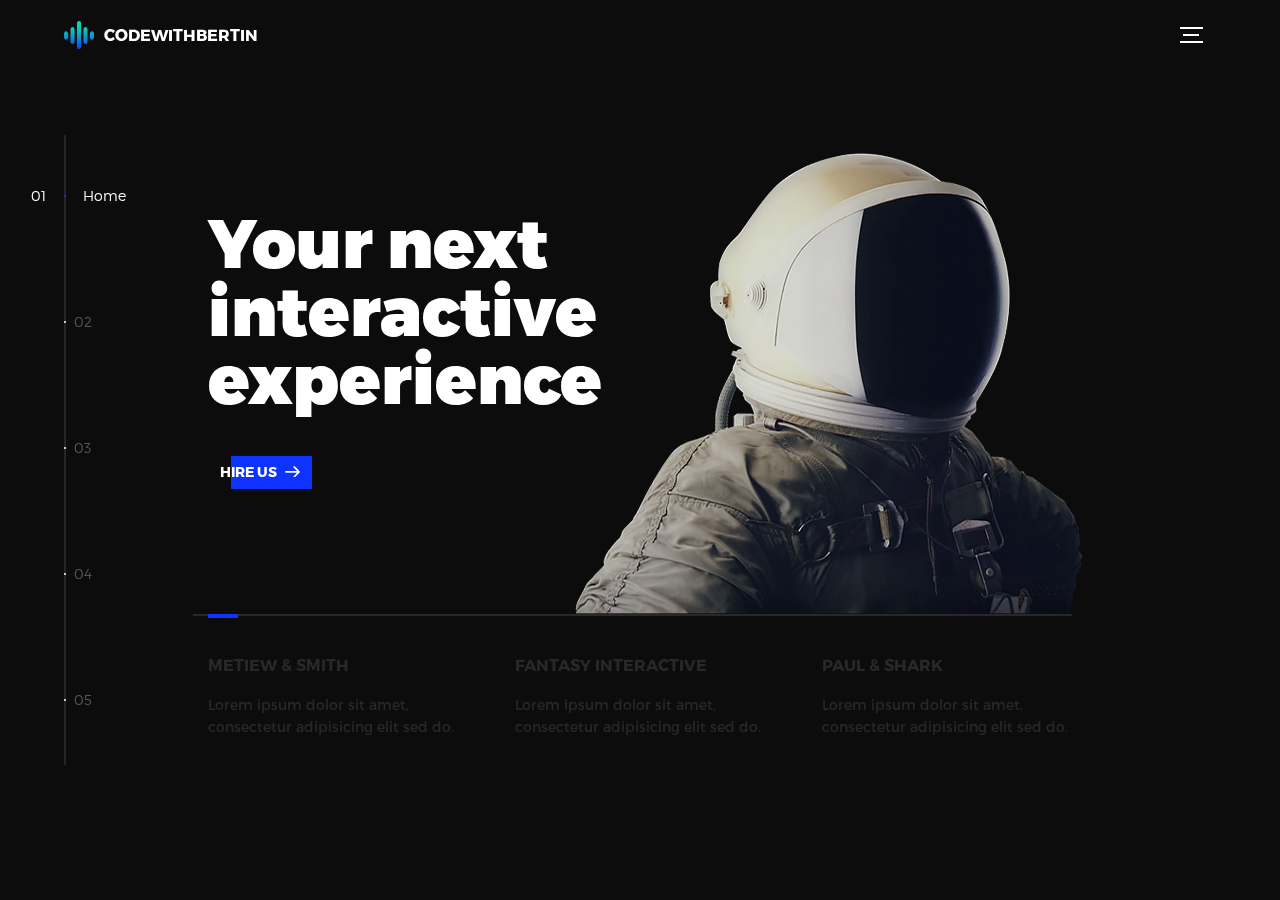
==== commit f7448093: "update" ====
--- a/index.html
+++ b/index.html
@@ -16,7 +16,7 @@
 <div class="device-notification">
   <a class="device-notification--logo" href="#0">
     <img src="assets/img/logo.png" alt="Global">
-    <p>Global</p>
+    <p>CODEWITHBERTIN</p>
   </a>
   <p class="device-notification--message">Global has so much to offer that we must request you orient your device to portrait or find a larger screen. You won't be disappointed.</p>
 </div>
@@ -28,7 +28,7 @@
         <header class="header">
           <a class="header--logo" href="#0">
             <img src="assets/img/logo.png" alt="Global">
-            <p>Global</p>
+            <p>CODEWITHBERTIN</p>
           </a>
           <button class="header--cta cta">Hire Us</button>
           <div class="header--nav-toggle">
